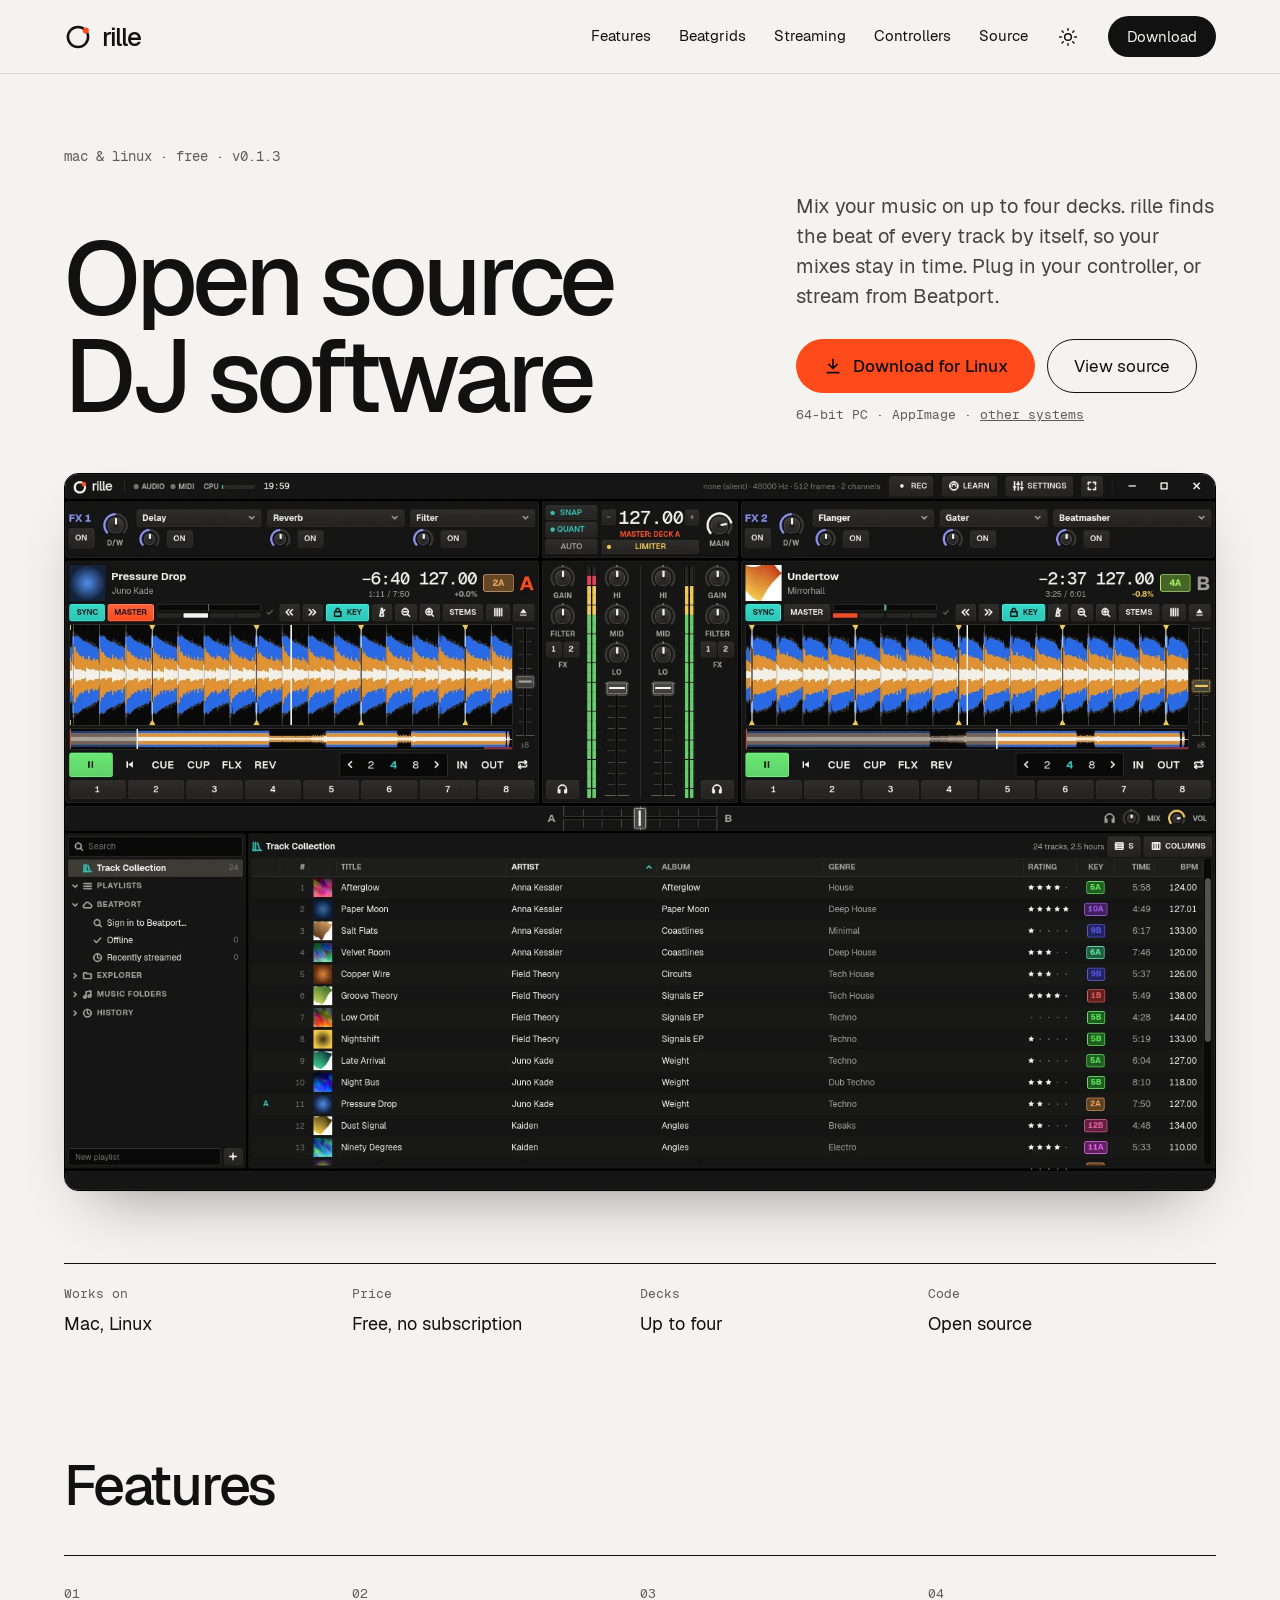
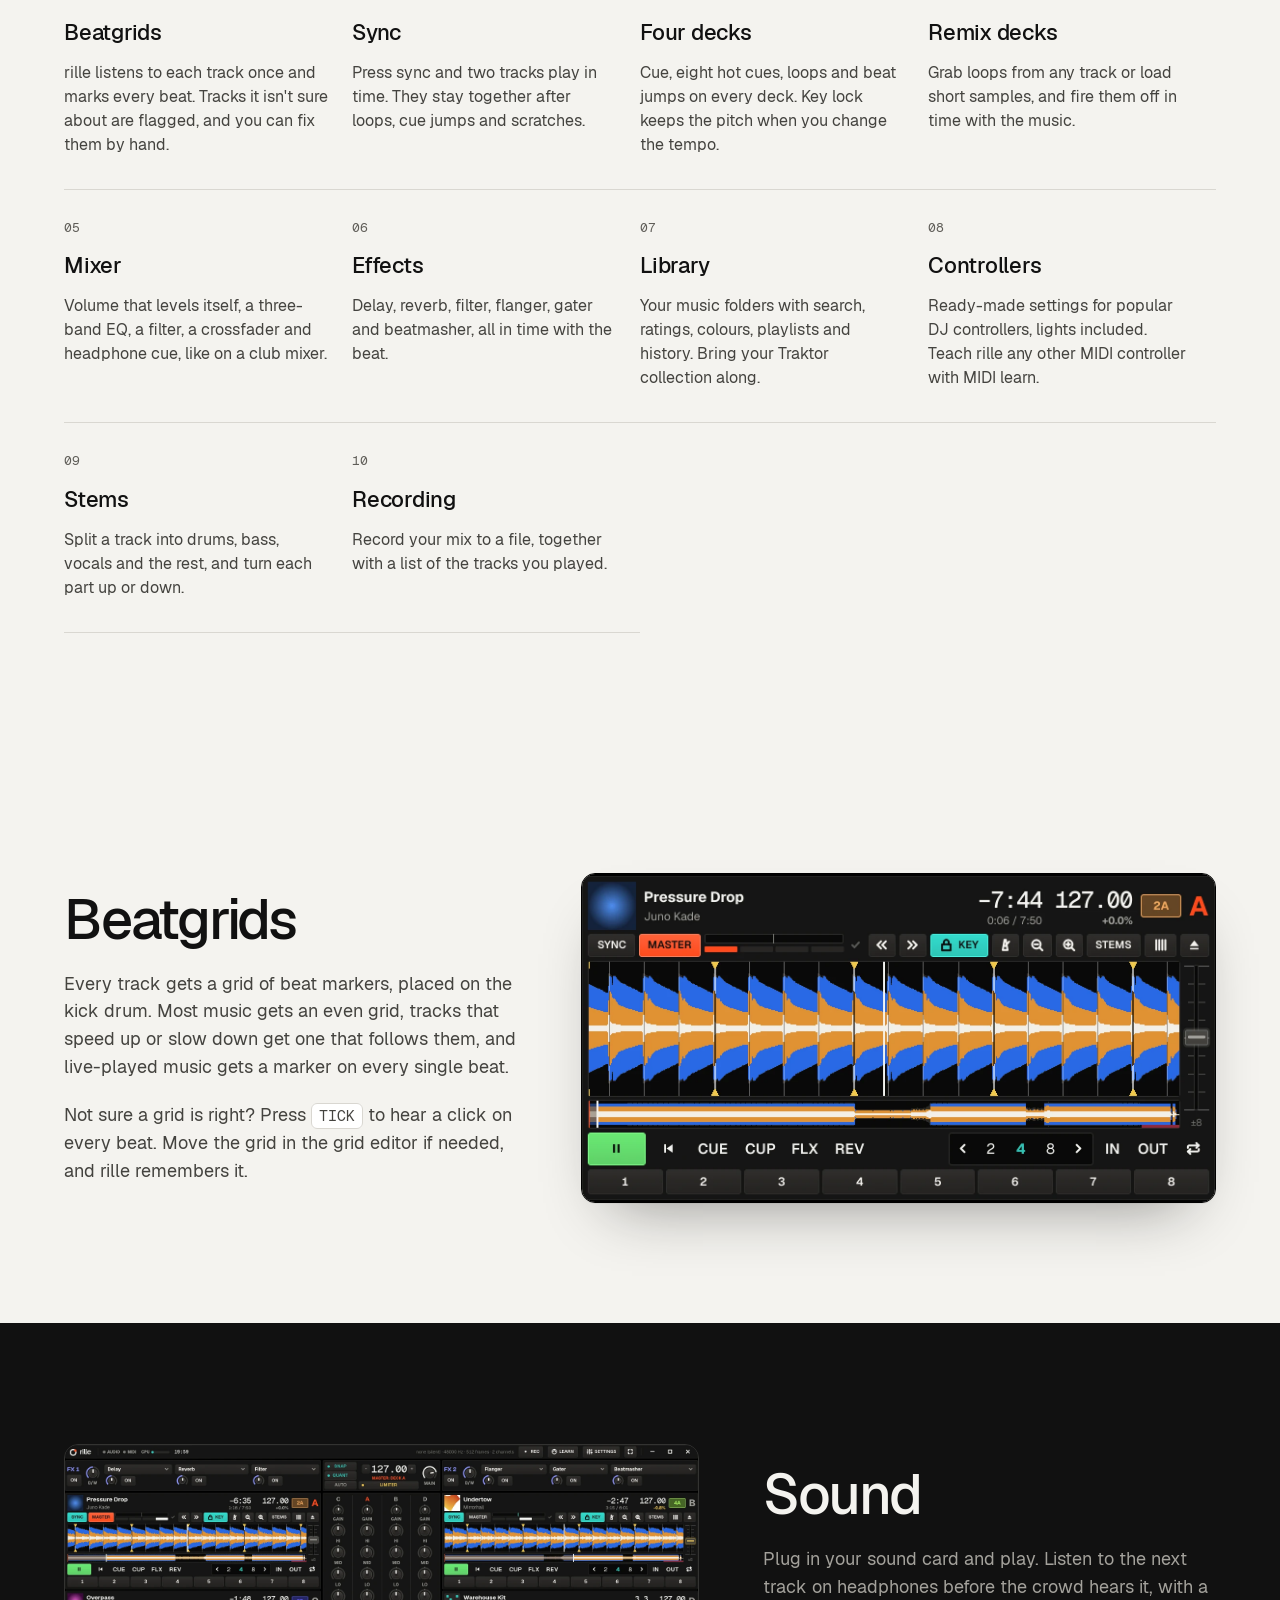
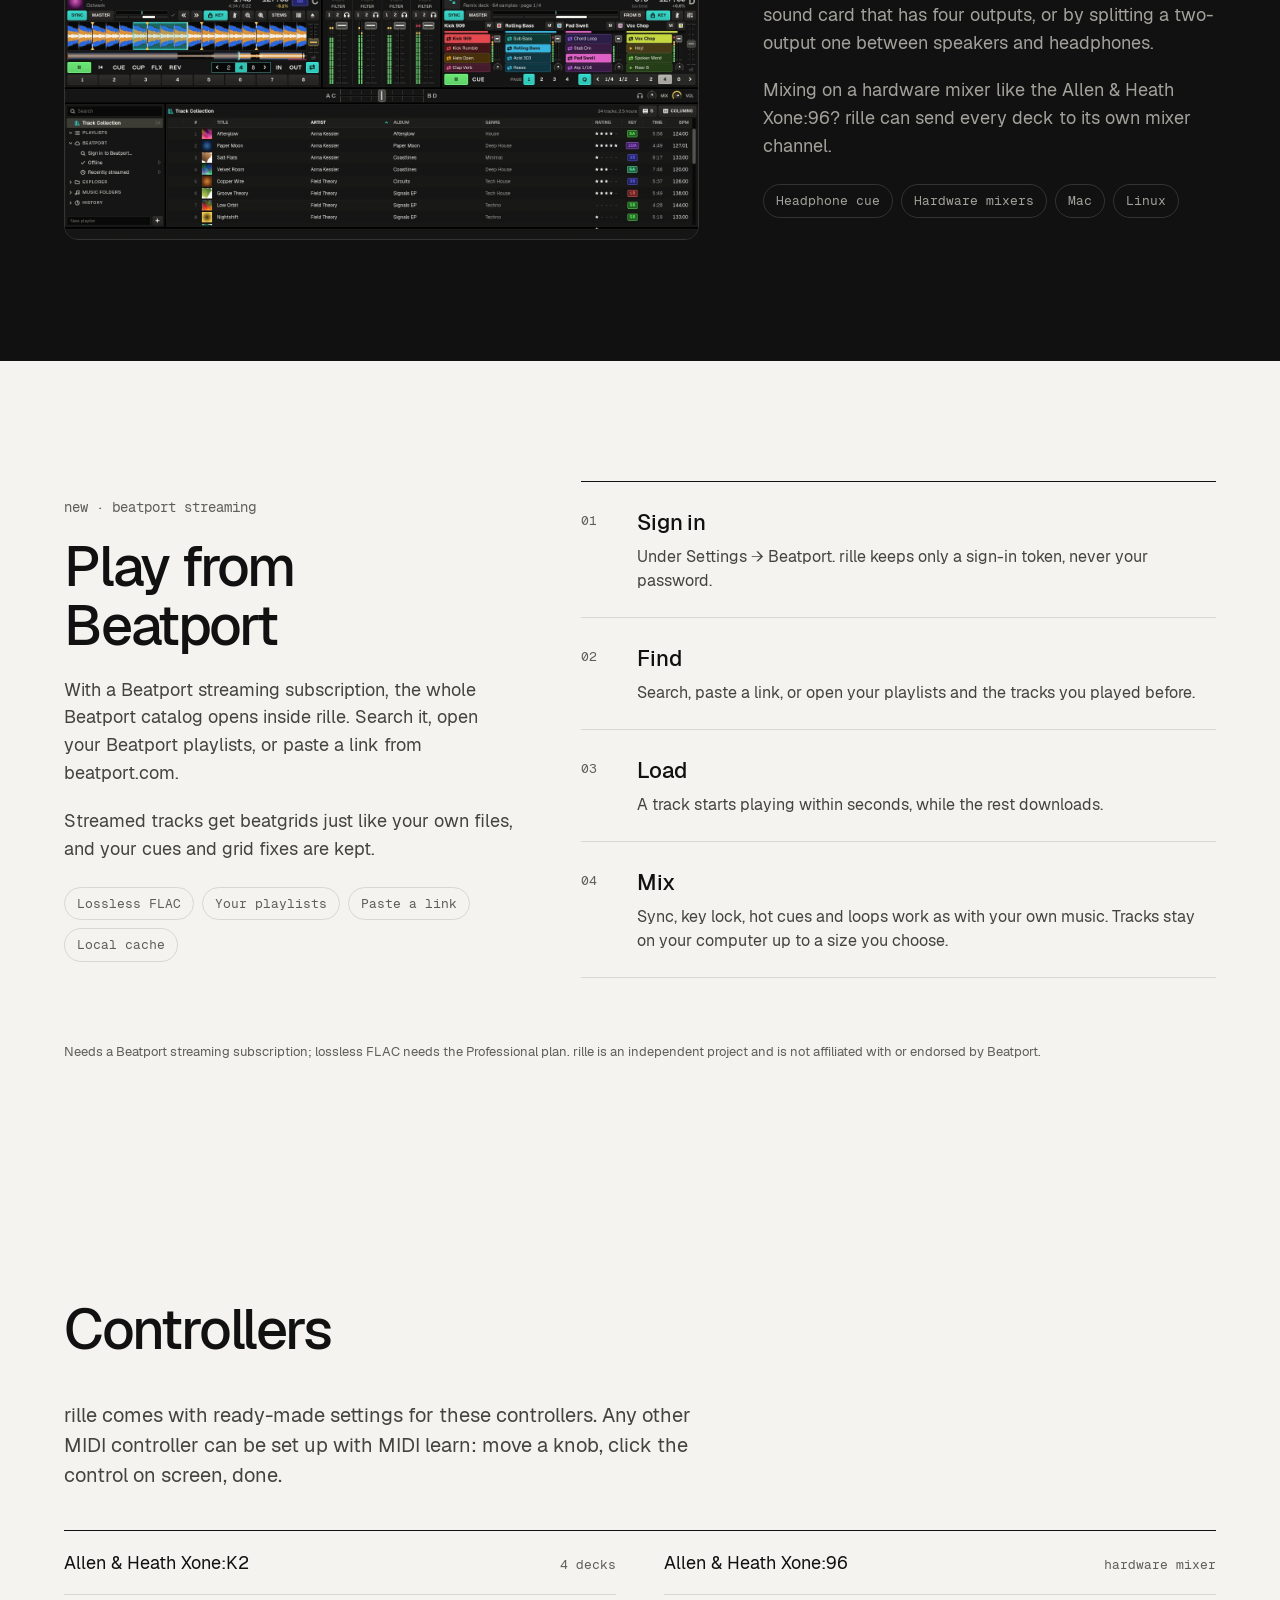
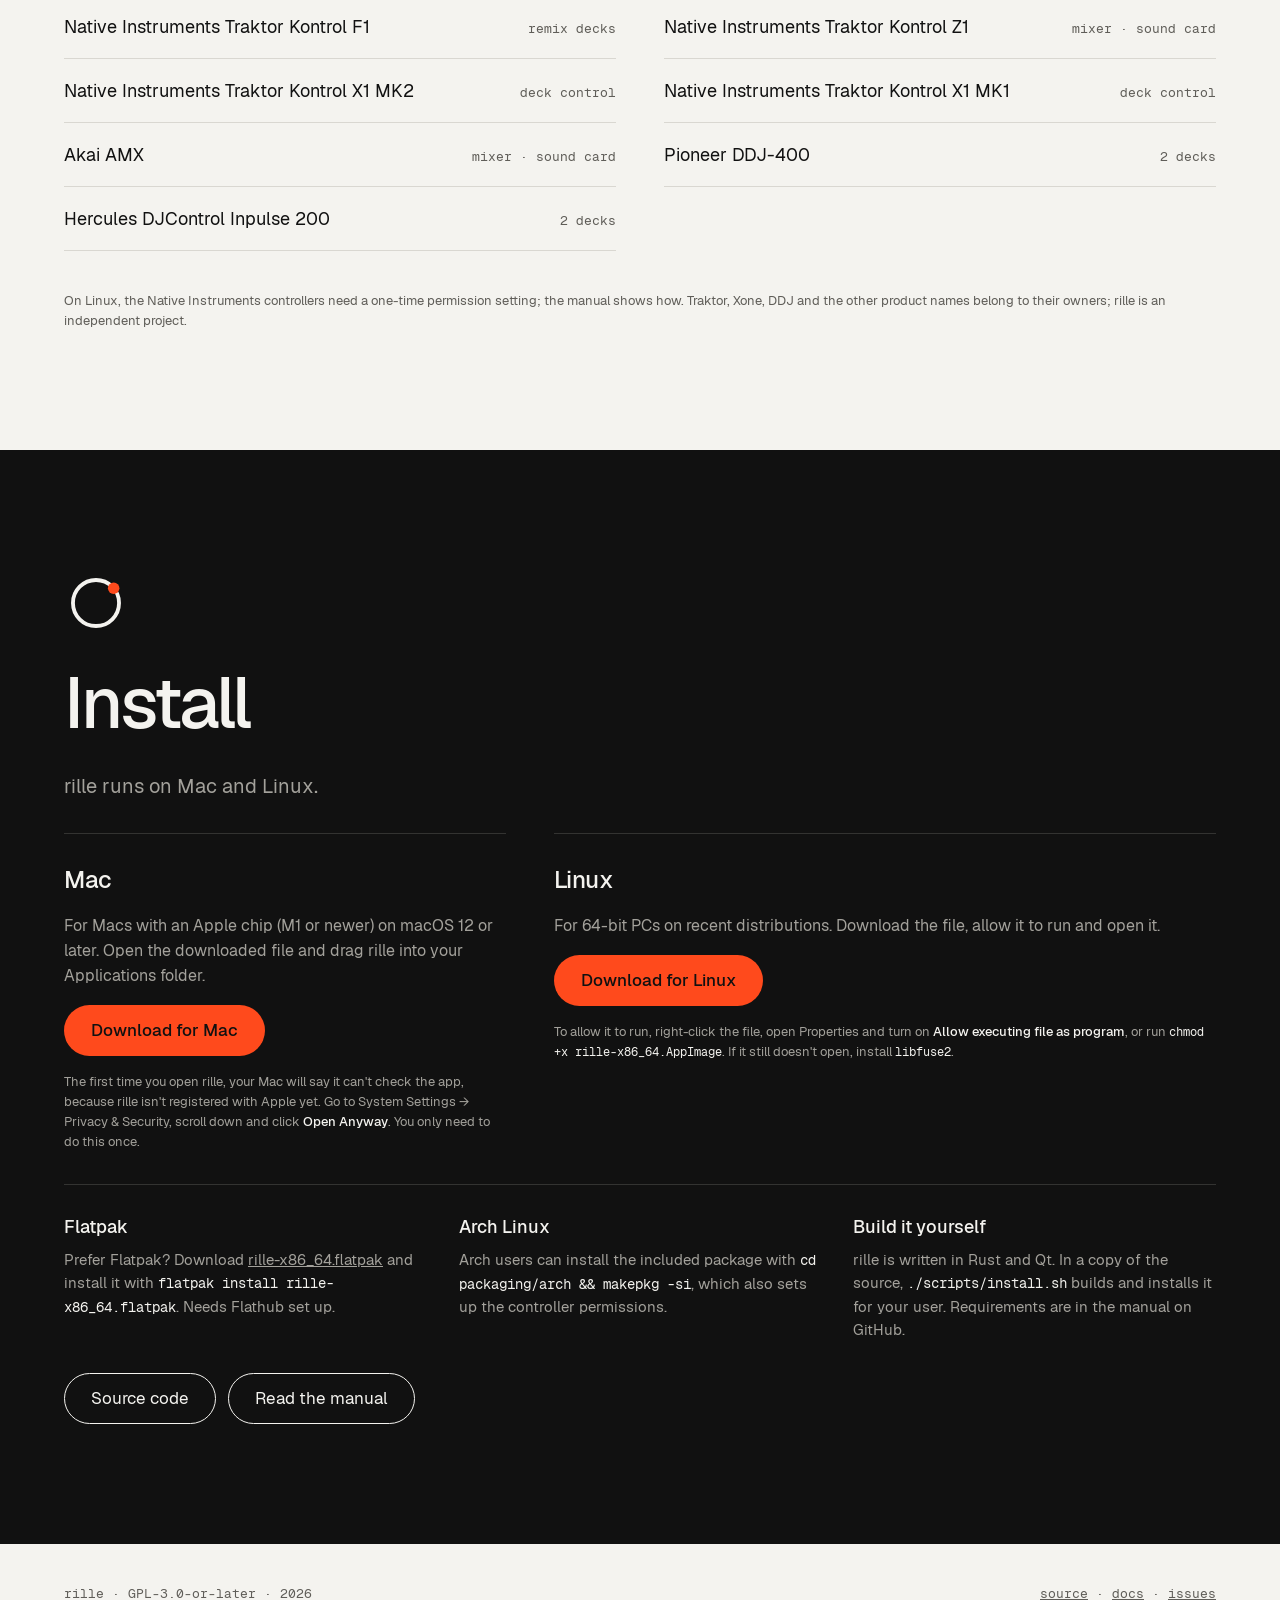
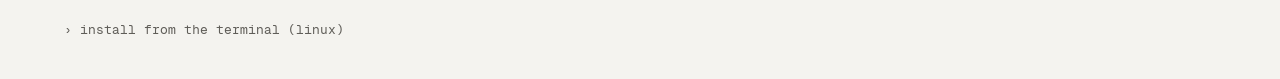
==== website/index.html @ 8c6dd4b9 "release 0.1.3" ====
<!doctype html>
<html lang="en">
<head>
<meta charset="utf-8">
<meta name="viewport" content="width=device-width, initial-scale=1">
<title>rille · free dj software for mac and linux</title>
<meta name="description" content="rille is free DJ software for Mac and Linux. Mix on up to four decks with automatic beatgrids and sync, plug in your controller or stream from Beatport.">
<meta name="theme-color" content="#F4F3EF" media="(prefers-color-scheme: light)">
<meta name="theme-color" content="#111111" media="(prefers-color-scheme: dark)">
<script>
// Apply a saved theme before first paint; without one the system setting decides.
try {
  var t = localStorage.getItem('theme');
  if (t === 'light' || t === 'dark') document.documentElement.dataset.theme = t;
} catch (e) {}
</script>
<link rel="icon" href="favicon.svg" type="image/svg+xml">
<link rel="icon" href="favicon.png" type="image/png" sizes="32x32">
<link rel="apple-touch-icon" href="assets/img/app-icon.png">
<link rel="preload" href="assets/fonts/Geist-Medium.woff2" as="font" type="font/woff2" crossorigin>
<link rel="preload" href="assets/fonts/Geist-Regular.woff2" as="font" type="font/woff2" crossorigin>
<link rel="stylesheet" href="style.css">
<meta property="og:type" content="website">
<meta property="og:title" content="rille · free dj software for mac and linux">
<meta property="og:description" content="Free DJ software for Mac and Linux. Up to four decks, automatic beatgrids and sync, controllers and Beatport streaming.">
<meta property="og:image" content="assets/img/og.png">
<meta name="twitter:card" content="summary_large_image">
</head>
<body>

<a class="skip" href="#main">Skip to content</a>

<header class="site-header">
  <nav class="wrap nav" aria-label="Main">
    <a class="lockup" href="#top" aria-label="rille home">
      <svg class="mark" viewBox="0 0 100 100" fill="none" aria-hidden="true"><circle cx="50" cy="50" r="36" stroke="currentColor" stroke-width="9"/><circle cx="77.6" cy="26.9" r="11" fill="#FF4A1C"/></svg>
      <span class="wordmark">rille</span>
    </a>
    <div class="nav-links">
      <a href="#features">Features</a>
      <a href="#sync">Beatgrids</a>
      <a href="#streaming">Streaming</a>
      <a href="#controllers">Controllers</a>
      <a href="https://github.com/birkmann/rille-01">Source</a>
      <button class="theme-toggle" type="button" aria-label="Dark mode" aria-pressed="false">
        <svg class="sun" viewBox="0 0 24 24" aria-hidden="true"><circle cx="12" cy="12" r="4"/><path d="M12 2v2M12 20v2M4.9 4.9l1.4 1.4M17.7 17.7l1.4 1.4M2 12h2M20 12h2M4.9 19.1l1.4-1.4M17.7 6.3l1.4-1.4"/></svg>
        <svg class="moon" viewBox="0 0 24 24" aria-hidden="true"><path d="M20 14.5A8 8 0 0 1 9.5 4a8 8 0 1 0 10.5 10.5z"/></svg>
      </button>
      <a class="pill pill-ink" href="#install">Download</a>
    </div>
  </nav>
</header>

<main id="main">

<section class="wrap hero">
  <span class="label">mac &amp; linux · free · v0.1.3</span>
  <h1>Open source<br>DJ software</h1>
  <div class="hero-copy">
    <p class="lead">Mix your music on up to four decks. rille finds the beat of every track by itself, so your mixes stay in time. Plug in your controller, or stream from Beatport.</p>
    <div class="actions">
      <a class="pill pill-signal pill-dl" id="hero-download" href="#install">
        <svg viewBox="0 0 24 24" aria-hidden="true"><path d="M12 4v11M7 10l5 5 5-5M5 20h14"/></svg>
        <span>Download</span>
      </a>
      <a class="pill pill-outline" href="https://github.com/birkmann/rille-01">View source</a>
    </div>
    <p class="dl-meta" id="hero-download-meta">For Mac and Linux · <a href="#install">all downloads</a></p>
    <script>
    // Offer the build for the visitor's system; one click downloads it. Anything else (Windows,
    // phones, ChromeOS, ARM Linux) keeps the plain button to the install section.
    (function () {
      var base = 'https://github.com/birkmann/rille-01/releases/latest/download/';
      var builds = {
        mac: { file: 'rille-macos-arm64.dmg', name: 'Mac', meta: 'Apple chip · macOS 12 or later', help: '#macos' },
        linux: { file: 'rille-x86_64.AppImage', name: 'Linux', meta: '64-bit PC · AppImage', help: '#linux' }
      };
      var ua = navigator.userAgent;
      var platform = (navigator.userAgentData && navigator.userAgentData.platform) || navigator.platform || '';
      var os = null;
      if (/android|cros|chrome os/i.test(ua + ' ' + platform)) os = null;
      // iPads report a Mac platform too, but have a touch screen.
      else if (/mac/i.test(platform) && !(navigator.maxTouchPoints > 1)) os = 'mac';
      // The AppImage is x86_64 only; userAgentData says just "Linux", navigator.platform the CPU.
      else if (/linux/i.test(platform) && !/arm|aarch64/i.test(navigator.platform || '')) os = 'linux';
      if (!os) return;
      var b = builds[os];
      var btn = document.getElementById('hero-download');
      var meta = document.getElementById('hero-download-meta');
      btn.href = base + b.file;
      btn.setAttribute('download', '');
      btn.querySelector('span').textContent = 'Download for ' + b.name;
      meta.innerHTML = b.meta + ' · <a href="#install">other systems</a>';
      btn.addEventListener('click', function () {
        meta.innerHTML = 'Downloading… <a href="' + b.help + '">how to open it</a>';
      });
    })();
    </script>
  </div>
</section>

<figure class="wrap shot shot-hero">
  <picture>
    <source srcset="assets/img/rille-2-decks.webp" type="image/webp">
    <img src="assets/img/rille-2-decks.png" width="1592" height="992" alt="rille with two decks playing in sync: waveforms, mixer with EQ and filter, effects and the track collection.">
  </picture>
</figure>

<section class="wrap specs" aria-label="Specifications">
  <dl>
    <div><dt>Works on</dt><dd>Mac, Linux</dd></div>
    <div><dt>Price</dt><dd>Free, no subscription</dd></div>
    <div><dt>Decks</dt><dd>Up to four</dd></div>
    <div><dt>Code</dt><dd>Open source</dd></div>
  </dl>
</section>

<section class="wrap section" id="features">
  <h2>Features</h2>
  <div class="grid features">
    <article><span class="idx">01</span><h3>Beatgrids</h3><p>rille listens to each track once and marks every beat. Tracks it isn't sure about are flagged, and you can fix them by hand.</p></article>
    <article><span class="idx">02</span><h3>Sync</h3><p>Press sync and two tracks play in time. They stay together after loops, cue jumps and scratches.</p></article>
    <article><span class="idx">03</span><h3>Four decks</h3><p>Cue, eight hot cues, loops and beat jumps on every deck. Key lock keeps the pitch when you change the tempo.</p></article>
    <article><span class="idx">04</span><h3>Remix decks</h3><p>Grab loops from any track or load short samples, and fire them off in time with the music.</p></article>
    <article><span class="idx">05</span><h3>Mixer</h3><p>Volume that levels itself, a three-band EQ, a filter, a crossfader and headphone cue, like on a club mixer.</p></article>
    <article><span class="idx">06</span><h3>Effects</h3><p>Delay, reverb, filter, flanger, gater and beatmasher, all in time with the beat.</p></article>
    <article><span class="idx">07</span><h3>Library</h3><p>Your music folders with search, ratings, colours, playlists and history. Bring your Traktor collection along.</p></article>
    <article><span class="idx">08</span><h3>Controllers</h3><p>Ready-made settings for popular DJ controllers, lights included. Teach rille any other MIDI controller with MIDI learn.</p></article>
    <article><span class="idx">09</span><h3>Stems</h3><p>Split a track into drums, bass, vocals and the rest, and turn each part up or down.</p></article>
    <article><span class="idx">10</span><h3>Recording</h3><p>Record your mix to a file, together with a list of the tracks you played.</p></article>
  </div>
</section>

<section class="wrap section split" id="sync">
  <div class="copy">
    <h2>Beatgrids</h2>
    <p>Every track gets a grid of beat markers, placed on the kick drum. Most music gets an even grid, tracks that speed up or slow down get one that follows them, and live-played music gets a marker on every single beat.</p>
    <p>Not sure a grid is right? Press <span class="kbd">TICK</span> to hear a click on every beat. Move the grid in the grid editor if needed, and rille remembers it.</p>
  </div>
  <figure class="shot shot-detail">
    <picture>
      <source srcset="assets/img/rille-deck.webp" type="image/webp">
      <img src="assets/img/rille-deck.png" width="1312" height="680" alt="A rille deck: track title, remaining time, BPM, key, the beatgrid over the waveform and the transport controls." loading="lazy">
    </picture>
  </figure>
</section>

<section class="dark" id="audio">
  <div class="wrap section split split-reverse">
    <figure class="shot">
      <picture>
        <source srcset="assets/img/rille-4-decks.webp" type="image/webp">
        <img src="assets/img/rille-4-decks.png" width="1592" height="992" alt="rille with four decks in sync: three track decks and a remix deck, stacked on each side of a four-channel mixer." loading="lazy">
      </picture>
    </figure>
    <div class="copy">
      <h2>Sound</h2>
      <p>Plug in your sound card and play. Listen to the next track on headphones before the crowd hears it, with a sound card that has four outputs, or by splitting a two-output one between speakers and headphones.</p>
      <p>Mixing on a hardware mixer like the Allen &amp; Heath Xone:96? rille can send every deck to its own mixer channel.</p>
      <ul class="tags">
        <li>Headphone cue</li><li>Hardware mixers</li><li>Mac</li><li>Linux</li>
      </ul>
    </div>
  </div>
</section>

<section class="wrap section split" id="streaming">
  <div class="copy">
    <span class="label">new · beatport streaming</span>
    <h2>Play from Beatport</h2>
    <p>With a Beatport streaming subscription, the whole Beatport catalog opens inside rille. Search it, open your Beatport playlists, or paste a link from beatport.com.</p>
    <p>Streamed tracks get beatgrids just like your own files, and your cues and grid fixes are kept.</p>
    <ul class="tags tags-light">
      <li>Lossless FLAC</li><li>Your playlists</li><li>Paste a link</li><li>Local cache</li>
    </ul>
  </div>
  <ol class="steps" aria-label="How Beatport streaming works">
    <li><span class="idx">01</span><div><h3>Sign in</h3><p>Under Settings → Beatport. rille keeps only a sign-in token, never your password.</p></div></li>
    <li><span class="idx">02</span><div><h3>Find</h3><p>Search, paste a link, or open your playlists and the tracks you played before.</p></div></li>
    <li><span class="idx">03</span><div><h3>Load</h3><p>A track starts playing within seconds, while the rest downloads.</p></div></li>
    <li><span class="idx">04</span><div><h3>Mix</h3><p>Sync, key lock, hot cues and loops work as with your own music. Tracks stay on your computer up to a size you choose.</p></div></li>
  </ol>
  <p class="note split-note">Needs a Beatport streaming subscription; lossless FLAC needs the Professional plan. rille is an independent project and is not affiliated with or endorsed by Beatport.</p>
</section>

<section class="wrap section" id="controllers">
  <h2>Controllers</h2>
  <p class="lead narrow">rille comes with ready-made settings for these controllers. Any other MIDI controller can be set up with MIDI learn: move a knob, click the control on screen, done.</p>
  <ul class="grid hardware">
    <li><span class="hw">Allen &amp; Heath Xone:K2</span><span class="proto">4 decks</span></li>
    <li><span class="hw">Allen &amp; Heath Xone:96</span><span class="proto">hardware mixer</span></li>
    <li><span class="hw">Native Instruments Traktor Kontrol F1</span><span class="proto">remix decks</span></li>
    <li><span class="hw">Native Instruments Traktor Kontrol Z1</span><span class="proto">mixer · sound card</span></li>
    <li><span class="hw">Native Instruments Traktor Kontrol X1 MK2</span><span class="proto">deck control</span></li>
    <li><span class="hw">Native Instruments Traktor Kontrol X1 MK1</span><span class="proto">deck control</span></li>
    <li><span class="hw">Akai AMX</span><span class="proto">mixer · sound card</span></li>
    <li><span class="hw">Pioneer DDJ-400</span><span class="proto">2 decks</span></li>
    <li><span class="hw">Hercules DJControl Inpulse 200</span><span class="proto">2 decks</span></li>
  </ul>
  <p class="note">On Linux, the Native Instruments controllers need a one-time permission setting; the manual shows how. Traktor, Xone, DDJ and the other product names belong to their owners; rille is an independent project.</p>
</section>

<section class="install" id="install">
  <div class="wrap section">
    <svg class="mark mark-lg" viewBox="0 0 100 100" fill="none" aria-hidden="true"><circle cx="50" cy="50" r="36" stroke="#F4F3EF" stroke-width="6"/><circle cx="77.6" cy="26.9" r="9" fill="#FF4A1C"/></svg>
    <h2>Install</h2>
    <p class="lead">rille runs on Mac and Linux.</p>
    <div class="platforms">
      <div class="platform" id="macos">
        <h3>Mac</h3>
        <p>For Macs with an Apple chip (M1 or newer) on macOS 12 or later. Open the downloaded file and drag rille into your Applications folder.</p>
        <a class="pill pill-signal" href="https://github.com/birkmann/rille-01/releases/latest/download/rille-macos-arm64.dmg">Download for Mac</a>
        <p class="note">The first time you open rille, your Mac will say it can't check the app, because rille isn't registered with Apple yet. Go to System Settings → Privacy &amp; Security, scroll down and click <b>Open Anyway</b>. You only need to do this once.</p>
      </div>
      <div class="platform" id="linux">
        <h3>Linux</h3>
        <p>For 64-bit PCs on recent distributions. Download the file, allow it to run and open it.</p>
        <a class="pill pill-signal" href="https://github.com/birkmann/rille-01/releases/latest/download/rille-x86_64.AppImage">Download for Linux</a>
        <p class="note">To allow it to run, right-click the file, open Properties and turn on <b>Allow executing file as program</b>, or run <code>chmod +x rille-x86_64.AppImage</code>. If it still doesn't open, install <code>libfuse2</code>.</p>
      </div>
    </div>
    <div class="install-more">
      <div>
        <h3>Flatpak</h3>
        <p>Prefer Flatpak? Download <a href="https://github.com/birkmann/rille-01/releases/latest/download/rille-x86_64.flatpak">rille-x86_64.flatpak</a> and install it with <code>flatpak install rille-x86_64.flatpak</code>. Needs Flathub set up.</p>
      </div>
      <div>
        <h3>Arch Linux</h3>
        <p>Arch users can install the included package with <code>cd packaging/arch &amp;&amp; makepkg -si</code>, which also sets up the controller permissions.</p>
      </div>
      <div>
        <h3>Build it yourself</h3>
        <p>rille is written in Rust and Qt. In a copy of the source, <code>./scripts/install.sh</code> builds and installs it for your user. Requirements are in the manual on GitHub.</p>
      </div>
    </div>
    <div class="actions">
      <a class="pill pill-outline-light" href="https://github.com/birkmann/rille-01">Source code</a>
      <a class="pill pill-outline-light" href="https://github.com/birkmann/rille-01#using-it">Read the manual</a>
    </div>
  </div>
</section>

</main>

<footer class="wrap footer">
  <span>rille · GPL-3.0-or-later · 2026</span>
  <span><a href="https://github.com/birkmann/rille-01">source</a> · <a href="https://github.com/birkmann/rille-01#readme">docs</a> · <a href="https://github.com/birkmann/rille-01/issues">issues</a></span>
  <details class="terminal">
    <summary>install from the terminal (linux)</summary>
    <p>Clones the source, builds rille, installs it into <code>~/.local</code> for your user and starts it. No root access needed. Building needs Rust, Qt 6.5 or newer, <code>clang</code> and the PipeWire, JACK or ALSA development files; see the <a href="https://github.com/birkmann/rille-01#readme">manual</a>.</p>
    <div class="code" role="group" aria-label="Terminal commands">
      <pre><code><span class="prompt">$</span> git clone https://github.com/birkmann/rille-01.git rille
<span class="prompt">$</span> cd rille &amp;&amp; ./scripts/install.sh
<span class="prompt">$</span> rille</code></pre>
      <button class="copy-btn" type="button" data-copy="git clone https://github.com/birkmann/rille-01.git rille &amp;&amp; cd rille &amp;&amp; ./scripts/install.sh &amp;&amp; rille">Copy</button>
    </div>
  </details>
</footer>

<div class="lightbox" id="lightbox" role="dialog" aria-modal="true" aria-label="Screenshot" hidden>
  <div class="lb-backdrop" data-close></div>
  <div class="lb-frame">
    <img class="lb-img" alt="" draggable="false">
  </div>
  <p class="lb-caption" aria-live="polite"></p>
  <div class="lb-bar">
    <span class="lb-count"></span>
    <span class="lb-hint">click to zoom · esc to close</span>
  </div>
  <button class="lb-btn lb-close" type="button" aria-label="Close" data-close>
    <svg viewBox="0 0 24 24" aria-hidden="true"><path d="M6 6l12 12M18 6L6 18"/></svg>
  </button>
  <button class="lb-btn lb-prev" type="button" aria-label="Previous screenshot">
    <svg viewBox="0 0 24 24" aria-hidden="true"><path d="M15 5l-7 7 7 7"/></svg>
  </button>
  <button class="lb-btn lb-next" type="button" aria-label="Next screenshot">
    <svg viewBox="0 0 24 24" aria-hidden="true"><path d="M9 5l7 7-7 7"/></svg>
  </button>
</div>

<script>
// Dark mode toggle. Follows the system setting until the visitor picks one.
(function () {
  var root = document.documentElement;
  var btn = document.querySelector('.theme-toggle');
  var metas = document.querySelectorAll('meta[name="theme-color"]');
  var system = window.matchMedia('(prefers-color-scheme: dark)');
  function isDark() { return root.dataset.theme ? root.dataset.theme === 'dark' : system.matches; }
  function sync() {
    var dark = isDark();
    root.classList.toggle('is-dark', dark);
    btn.setAttribute('aria-pressed', String(dark));
    if (root.dataset.theme) metas.forEach(function (m) { m.content = dark ? '#111111' : '#F4F3EF'; });
  }
  btn.addEventListener('click', function () {
    root.dataset.theme = isDark() ? 'light' : 'dark';
    try { localStorage.setItem('theme', root.dataset.theme); } catch (e) {}
    sync();
  });
  system.addEventListener('change', sync);
  sync();
})();

// Copy the terminal install command.
document.querySelectorAll('.copy-btn').forEach(function (b) {
  b.addEventListener('click', function () {
    var done = function (text) { b.textContent = text; setTimeout(function () { b.textContent = 'Copy'; }, 1600); };
    var select = function () {
      var r = document.createRange();
      r.selectNodeContents(b.parentNode.querySelector('pre'));
      var sel = window.getSelection(); sel.removeAllRanges(); sel.addRange(r);
      done('Selected');
    };
    if (!navigator.clipboard) return select();
    navigator.clipboard.writeText(b.dataset.copy).then(function () { done('Copied'); }, select);
  });
});

// Screenshot lightbox: the shot grows out of its place on the page (FLIP),
// a click zooms in further and the view follows the pointer.
(function () {
  var lb = document.getElementById('lightbox');
  var frame = lb.querySelector('.lb-frame');
  var img = lb.querySelector('.lb-img');
  var caption = lb.querySelector('.lb-caption');
  var count = lb.querySelector('.lb-count');
  var prevBtn = lb.querySelector('.lb-prev');
  var nextBtn = lb.querySelector('.lb-next');
  var closeBtn = lb.querySelector('.lb-close');
  var reduce = window.matchMedia('(prefers-reduced-motion: reduce)');
  var EASE = 'cubic-bezier(.2,.8,.2,1)';
  var shots = [].slice.call(document.querySelectorAll('.shot img'));
  var current = -1, zoomed = false, opener = null, closing = false;

  // Each screenshot becomes a button that opens it.
  shots.forEach(function (thumb, i) {
    var pic = thumb.closest('picture') || thumb;
    var btn = document.createElement('button');
    btn.type = 'button';
    btn.className = 'shot-open';
    btn.setAttribute('aria-label', 'View full size: ' + thumb.alt);
    pic.parentNode.insertBefore(btn, pic);
    btn.appendChild(pic);
    var badge = document.createElement('span');
    badge.className = 'shot-badge';
    badge.setAttribute('aria-hidden', 'true');
    badge.innerHTML = '<svg viewBox="0 0 24 24"><path d="M14 4h6v6M10 20H4v-6M20 4l-7 7M4 20l7-7"/></svg>View full size';
    btn.appendChild(badge);
    btn.addEventListener('click', function () { open(i, btn); });
  });

  function fitted(thumb) {
    var vw = window.innerWidth, vh = window.innerHeight;
    var padX = vw < 720 ? 12 : 88, padTop = vw < 720 ? 64 : 72, padBottom = vw < 720 ? 96 : 104;
    var ratio = thumb.naturalWidth / thumb.naturalHeight || 1.6;
    var w = Math.min(vw - padX * 2, (vh - padTop - padBottom) * ratio);
    var h = w / ratio;
    return { left: (vw - w) / 2, top: padTop + (vh - padTop - padBottom - h) / 2, width: w, height: h };
  }
  function place(r) {
    frame.style.left = r.left + 'px'; frame.style.top = r.top + 'px';
    frame.style.width = r.width + 'px'; frame.style.height = r.height + 'px';
  }
  // Transform that makes the frame (at `to`) cover the rectangle `from`.
  function cover(from, to) {
    return 'translate(' + (from.left - to.left) + 'px,' + (from.top - to.top) + 'px) scale(' + (from.width / to.width) + ',' + (from.height / to.height) + ')';
  }
  function show(i) {
    var thumb = shots[i];
    current = i;
    img.src = thumb.currentSrc || thumb.src;
    img.alt = thumb.alt;
    caption.textContent = thumb.alt;
    count.textContent = (i + 1) + ' / ' + shots.length;
    lb.classList.toggle('lb-single', shots.length < 2);
  }
  function setZoom(on, e) {
    zoomed = on;
    lb.classList.toggle('is-zoomed', on);
    if (on) pan(e); else img.style.transform = '';
  }
  function pan(e) {
    if (!zoomed) return;
    var r = frame.getBoundingClientRect();
    var x = e ? Math.min(1, Math.max(0, (e.clientX - r.left) / r.width)) : 0.5;
    var y = e ? Math.min(1, Math.max(0, (e.clientY - r.top) / r.height)) : 0.5;
    var s = Math.min(3, Math.max(1.8, 2200 / r.width));
    img.style.transformOrigin = (x * 100) + '% ' + (y * 100) + '%';
    img.style.transform = 'scale(' + s + ')';
  }

  function open(i, from) {
    if (closing) return;
    opener = from;
    show(i);
    var thumb = shots[i];
    var start = thumb.getBoundingClientRect();
    var end = fitted(thumb);
    lb.hidden = false;
    document.documentElement.classList.add('lb-lock');
    place(end);
    if (!reduce.matches) {
      frame.style.transition = 'none';
      frame.style.transform = cover(start, end);
      frame.getBoundingClientRect();
      frame.style.transition = 'transform .5s ' + EASE;
    }
    thumb.style.visibility = 'hidden';
    requestAnimationFrame(function () {
      lb.classList.add('is-open');
      frame.style.transform = '';
    });
    closeBtn.focus({ preventScroll: true });
  }

  function close() {
    if (lb.hidden || closing) return;
    closing = true;
    setZoom(false);
    var thumb = shots[current];
    lb.classList.remove('is-open');
    var finish = function () {
      frame.removeEventListener('transitionend', finish);
      clearTimeout(timer);
      lb.hidden = true;
      thumb.style.visibility = '';
      frame.style.transition = 'none';
      frame.style.transform = '';
      document.documentElement.classList.remove('lb-lock');
      closing = false;
      if (opener) opener.focus({ preventScroll: true });
    };
    var timer = setTimeout(finish, 600);
    if (reduce.matches) { setTimeout(finish, 200); return; }
    // Fly back to wherever the thumbnail is now.
    frame.style.transition = 'transform .42s ' + EASE;
    frame.style.transform = cover(thumb.getBoundingClientRect(), frame.getBoundingClientRect());
    frame.addEventListener('transitionend', finish);
  }

  function step(d) {
    if (lb.hidden || closing) return;
    setZoom(false);
    shots[current].style.visibility = '';
    var i = (current + d + shots.length) % shots.length;
    opener = shots[i].closest('.shot-open');
    frame.classList.add('is-switching');
    setTimeout(function () {
      show(i);
      shots[i].style.visibility = 'hidden';
      frame.style.transition = 'none';
      place(fitted(shots[i]));
      requestAnimationFrame(function () { frame.classList.remove('is-switching'); });
    }, reduce.matches ? 0 : 160);
  }

  lb.addEventListener('click', function (e) {
    if (e.target.closest('[data-close]')) close();
  });
  prevBtn.addEventListener('click', function () { step(-1); });
  nextBtn.addEventListener('click', function () { step(1); });
  frame.addEventListener('click', function (e) { setZoom(!zoomed, e); });
  frame.addEventListener('pointermove', pan);
  document.addEventListener('keydown', function (e) {
    if (lb.hidden) return;
    if (e.key === 'Escape') { e.preventDefault(); close(); }
    else if (e.key === 'ArrowLeft') step(-1);
    else if (e.key === 'ArrowRight') step(1);
    else if (e.key === 'Tab') {
      // Keep focus inside the lightbox.
      var f = [closeBtn, prevBtn, nextBtn].filter(function (b) { return b.offsetParent !== null; });
      var at = f.indexOf(document.activeElement);
      e.preventDefault();
      f[(at + (e.shiftKey ? -1 : 1) + f.length) % f.length].focus();
    }
  });
  window.addEventListener('resize', function () {
    if (!lb.hidden && !closing) { frame.style.transition = 'none'; place(fitted(shots[current])); }
  });
})();
</script>
</body>
</html>
---- website/style.css ----
/* rille website. Brand: Ink #111111, Paper #F4F3EF, Line #D9D7D1,
   Graphite #5F5D58, Signal #FF4A1C (the dot and one call to action).
   Geist / Geist Mono are self-hosted (SIL OFL, assets/fonts/OFL.txt). */

@font-face { font-family: "Geist"; src: url("assets/fonts/Geist-Regular.woff2") format("woff2"); font-weight: 400; font-display: swap; }
@font-face { font-family: "Geist"; src: url("assets/fonts/Geist-Medium.woff2") format("woff2"); font-weight: 500; font-display: swap; }
@font-face { font-family: "Geist Mono"; src: url("assets/fonts/GeistMono-Regular.woff2") format("woff2"); font-weight: 400; font-display: swap; }

:root {
  --ink: #111111;
  --paper: #F4F3EF;
  --line: #D9D7D1;
  --graphite: #5F5D58;
  --signal: #FF4A1C;
  --body: #44433F;
  --ink-raised: #1D1D1C;
  --ink-line: #333331;
  --on-ink-dim: #A3A19B;
  --sans: "Geist", ui-sans-serif, system-ui, sans-serif;
  --mono: "Geist Mono", ui-monospace, monospace;
  --wrap: 1200px;
  --gutter: 24px;

  /* Theme: page colors that flip in dark mode. The dark bands (audio,
     install) and the lightbox stay dark in both themes. */
  color-scheme: light;
  --bg: var(--paper);
  --fg: var(--ink);
  --rule: var(--line);
  --muted: var(--graphite);
  --text: var(--body);
  --fg-hover: #2a2a28;
  --kbd-bg: #fff;
  --band: var(--ink);
  --band-raised: var(--ink-raised);
  --band-edge: transparent;
  --shot-edge: #000;
  --shot-shadow: 0 1px 0 rgba(0,0,0,.04), 0 30px 60px -30px rgba(17,17,17,.45);
  --shot-shadow-hover: 0 1px 0 rgba(0,0,0,.04), 0 40px 70px -30px rgba(17,17,17,.55);
}
@media (prefers-color-scheme: dark) {
  :root:not([data-theme="light"]) {
    color-scheme: dark;
    --bg: var(--ink);
    --fg: var(--paper);
    --rule: #2B2B29;
    --muted: #8E8C86;
    --text: #B9B7B1;
    --fg-hover: #DCDAD4;
    --kbd-bg: var(--ink-raised);
    --band: #191918;
    --band-raised: #232322;
    --band-edge: #262624;
    --shot-edge: var(--ink-line);
    --shot-shadow: 0 30px 60px -30px rgba(0,0,0,.8);
    --shot-shadow-hover: 0 40px 70px -30px rgba(0,0,0,.9);
  }
}
:root[data-theme="dark"] {
  color-scheme: dark;
  --bg: var(--ink);
  --fg: var(--paper);
  --rule: #2B2B29;
  --muted: #8E8C86;
  --text: #B9B7B1;
  --fg-hover: #DCDAD4;
  --kbd-bg: var(--ink-raised);
  --band: #191918;
  --band-raised: #232322;
  --band-edge: #262624;
  --shot-edge: var(--ink-line);
  --shot-shadow: 0 30px 60px -30px rgba(0,0,0,.8);
  --shot-shadow-hover: 0 40px 70px -30px rgba(0,0,0,.9);
}

*, *::before, *::after { box-sizing: border-box; }
html { scroll-behavior: smooth; -webkit-text-size-adjust: 100%; }
body {
  margin: 0;
  background: var(--bg);
  color: var(--fg);
  font-family: var(--sans);
  font-size: 16px;
  line-height: 1.5;
  -webkit-font-smoothing: antialiased;
  text-rendering: optimizeLegibility;
}
img { display: block; max-width: 100%; height: auto; }
a { color: inherit; }
a:hover { color: var(--muted); }
:focus-visible { outline: 2px solid var(--signal); outline-offset: 3px; border-radius: 4px; }
code { font-family: var(--mono); font-size: 0.92em; }
h1, h2, h3 { font-weight: 500; margin: 0; }
p { margin: 0; }

.wrap { max-width: var(--wrap); margin: 0 auto; padding-left: var(--gutter); padding-right: var(--gutter); }
.skip { position: absolute; left: -9999px; }
.skip:focus { left: 16px; top: 16px; background: var(--fg); color: var(--bg); padding: 10px 14px; z-index: 10; }

/* --- Header ---------------------------------------------------------- */
.site-header {
  position: sticky; top: 0; z-index: 5;
  background: color-mix(in srgb, var(--bg) 88%, transparent);
  backdrop-filter: saturate(1.4) blur(10px);
  -webkit-backdrop-filter: saturate(1.4) blur(10px);
  border-bottom: 1px solid var(--rule);
}
.nav { display: flex; align-items: center; justify-content: space-between; gap: 24px; padding-top: 16px; padding-bottom: 16px; }
.lockup { display: flex; align-items: center; gap: 10px; text-decoration: none; color: var(--fg); }
.lockup:hover { color: var(--fg); }
.mark { width: 28px; height: 28px; flex: none; }
.wordmark { font-size: 26px; font-weight: 500; letter-spacing: -0.05em; line-height: 1; }
.nav-links { display: flex; align-items: center; gap: 28px; font-size: 15px; }
.nav-links a { text-decoration: none; }
.theme-toggle {
  display: grid; place-items: center; width: 40px; height: 40px; padding: 0; margin: 0 -8px;
  border: 0; border-radius: 999px; background: transparent; color: var(--fg); cursor: pointer;
}
.theme-toggle:hover { color: var(--muted); }
.theme-toggle svg { width: 20px; height: 20px; fill: none; stroke: currentColor; stroke-width: 1.8; stroke-linecap: round; stroke-linejoin: round; }
.theme-toggle .moon { display: none; }
.is-dark .theme-toggle .sun { display: none; }
.is-dark .theme-toggle .moon { display: block; }

/* --- Buttons --------------------------------------------------------- */
.actions { display: flex; gap: 12px; flex-wrap: wrap; }
.pill {
  display: inline-flex; align-items: center; justify-content: center;
  text-decoration: none; border-radius: 999px; font-size: 17px; line-height: 1;
  padding: 16px 26px; border: 1px solid transparent;
  transition: transform .15s ease, background-color .15s ease, color .15s ease;
}
.pill:active { transform: translateY(1px); }
.nav .pill { font-size: 15px; padding: 12px 18px; }
.pill-ink { background: var(--fg); color: var(--bg); }
.pill-ink:hover { background: var(--fg-hover); color: var(--bg); }
.pill-signal { background: var(--signal); color: var(--ink); font-weight: 500; }
.pill-signal:hover { background: #ff6a43; color: var(--ink); }
.pill-outline { border-color: var(--fg); color: var(--fg); }
.pill-outline:hover { background: var(--fg); color: var(--bg); }
.pill-outline-light { border-color: var(--paper); color: var(--paper); }
.pill-outline-light:hover { background: var(--paper); color: var(--ink); }

/* --- Hero ------------------------------------------------------------ */
.label { font-family: var(--mono); font-size: 14px; color: var(--muted); }
/* Heading left, copy and actions right on its baseline: the hero stays short enough that the
   app screenshot starts above the fold. Stacks below 1000px. */
.hero { padding-top: 72px; padding-bottom: 48px; display: grid; grid-template-columns: minmax(0, 1fr) minmax(0, 420px); column-gap: 64px; row-gap: 24px; align-items: end; }
.hero .label { grid-column: 1 / -1; }
.hero h1 { font-size: clamp(52px, 8vw, 112px); letter-spacing: -0.05em; line-height: 0.95; }
.hero-copy { display: flex; flex-direction: column; gap: 28px; }
.pill-dl { gap: 10px; }
.pill-dl svg { width: 20px; height: 20px; fill: none; stroke: currentColor; stroke-width: 2; stroke-linecap: round; stroke-linejoin: round; }
.dl-meta { margin: -16px 0 0; font-family: var(--mono); font-size: 13px; color: var(--muted); }
.dl-meta a { color: inherit; }
.dl-meta a:hover { color: var(--fg); }
.lead { max-width: 560px; font-size: 20px; line-height: 1.5; color: var(--text); }
.lead.narrow { max-width: 640px; }

/* --- Screenshots ----------------------------------------------------- */
.shot { margin-top: 0; margin-bottom: 0; }
.shot:not(.wrap) { margin-left: 0; margin-right: 0; }
.shot img, .shot picture { border-radius: 14px; }
.shot img { background: var(--ink); box-shadow: var(--shot-shadow); border: 1px solid var(--shot-edge); }
.shot-hero { padding-bottom: 8px; }

/* --- Specs ---------------------------------------------------------- */
.specs { margin-top: 64px; }
.specs dl { display: grid; grid-template-columns: repeat(4, minmax(0, 1fr)); margin: 0; border-top: 1px solid var(--fg); }
.specs dl > div { padding: 20px 24px 0 0; display: flex; flex-direction: column; gap: 6px; }
.specs dt { font-family: var(--mono); font-size: 13px; color: var(--muted); }
.specs dd { margin: 0; font-size: 18px; }

/* --- Sections -------------------------------------------------------- */
.section { padding-top: 120px; padding-bottom: 120px; display: flex; flex-direction: column; gap: 40px; }
.section h2 { font-size: clamp(36px, 5vw, 56px); letter-spacing: -0.04em; line-height: 1.05; max-width: 760px; }
.grid { display: grid; gap: 0; }
.features { grid-template-columns: repeat(4, minmax(0, 1fr)); border-top: 1px solid var(--fg); }
.features article { padding: 28px 24px 32px 0; display: flex; flex-direction: column; gap: 12px; border-bottom: 1px solid var(--rule); }
.features h3 { font-size: 22px; letter-spacing: -0.01em; }
.features p { font-size: 16px; color: var(--text); }
.idx { font-family: var(--mono); font-size: 13px; color: var(--muted); }

.split { display: grid; grid-template-columns: minmax(0, 5fr) minmax(0, 7fr); gap: 64px; align-items: center; }
.split-reverse { grid-template-columns: minmax(0, 7fr) minmax(0, 5fr); }
.split .copy { display: flex; flex-direction: column; gap: 20px; }
.split .copy p { font-size: 18px; line-height: 1.55; color: var(--text); }
.kbd { font-family: var(--mono); font-size: 0.85em; border: 1px solid var(--rule); border-radius: 6px; padding: 2px 7px; background: var(--kbd-bg); }

/* Dark band */
.dark { background: var(--band); color: var(--paper); border-block: 1px solid var(--band-edge); }
.dark .copy p { color: var(--on-ink-dim); }
.dark .shot img { border-color: var(--ink-line); box-shadow: none; }
.tags { list-style: none; margin: 4px 0 0; padding: 0; display: flex; flex-wrap: wrap; gap: 8px; }
.tags li { font-family: var(--mono); font-size: 13px; border: 1px solid var(--ink-line); color: var(--on-ink-dim); border-radius: 999px; padding: 6px 12px; }

/* Streaming */
.tags-light li { border-color: var(--rule); color: var(--muted); }
.steps { list-style: none; margin: 0; padding: 0; border-top: 1px solid var(--fg); }
.steps li { display: grid; grid-template-columns: 48px minmax(0, 1fr); gap: 8px; padding: 24px 0; border-bottom: 1px solid var(--rule); }
.steps .idx { padding-top: 5px; }
.steps h3 { font-size: 22px; letter-spacing: -0.01em; margin-bottom: 6px; }
.steps p { font-size: 16px; color: var(--text); }
.split-note { grid-column: 1 / -1; }

/* Controllers */
.hardware { list-style: none; margin: 0; padding: 0; grid-template-columns: repeat(2, minmax(0, 1fr)); border-top: 1px solid var(--fg); column-gap: 48px; }
.hardware li { display: flex; justify-content: space-between; align-items: baseline; gap: 16px; padding: 18px 0; border-bottom: 1px solid var(--rule); }
.hw { font-size: 18px; }
.proto { font-family: var(--mono); font-size: 13px; color: var(--muted); white-space: nowrap; }
.note { font-size: 13px; color: var(--muted); }

/* Install */
.install { background: var(--band); color: var(--paper); border-top: 1px solid var(--band-edge); }
.install .section { gap: 32px; }
.install .lead { color: var(--on-ink-dim); }
.install h2 { font-size: clamp(40px, 6vw, 72px); letter-spacing: -0.045em; line-height: 1; }
.mark-lg { width: 64px; height: 64px; }
.code { position: relative; max-width: 720px; background: var(--band-raised); border: 1px solid var(--ink-line); border-radius: 10px; }
.code pre { margin: 0; padding: 20px 96px 20px 24px; overflow-x: auto; font-family: var(--mono); font-size: 15px; line-height: 1.8; }
.code code { font-size: inherit; }
.prompt { color: var(--signal); user-select: none; }
.copy-btn {
  position: absolute; top: 14px; right: 14px;
  font: 13px var(--mono); color: var(--paper); background: transparent;
  border: 1px solid var(--ink-line); border-radius: 999px; padding: 6px 12px; cursor: pointer;
}
.copy-btn:hover { border-color: var(--paper); }
.platforms { display: grid; grid-template-columns: minmax(0, 2fr) minmax(0, 3fr); gap: 48px; }
.platform { display: flex; flex-direction: column; align-items: flex-start; gap: 16px; min-width: 0; border-top: 1px solid var(--ink-line); padding-top: 28px; }
.platform h3 { font-size: 24px; letter-spacing: -0.02em; }
.platform p { margin: 0; font-size: 16px; color: var(--on-ink-dim); line-height: 1.55; }
.platform .note { font-size: 13px; }
.platform b { color: var(--paper); font-weight: 500; }
.platform code { color: var(--paper); }
.platform .code { width: 100%; }
.install-more { display: grid; grid-template-columns: repeat(3, minmax(0, 1fr)); gap: 32px; border-top: 1px solid var(--ink-line); padding-top: 28px; }
.install-more h3 { font-size: 18px; margin-bottom: 8px; }
.install-more p { font-size: 15px; color: var(--on-ink-dim); line-height: 1.55; }
.install-more code { color: var(--paper); }

/* Footer */
.footer { padding-top: 40px; padding-bottom: 40px; display: flex; justify-content: space-between; gap: 16px; flex-wrap: wrap; font-family: var(--mono); font-size: 13px; color: var(--muted); }
.footer a { color: var(--muted); }
.footer a:hover { color: var(--fg); }
.terminal { flex: 1 0 100%; min-width: 0; }
.terminal summary { display: inline-flex; align-items: center; gap: 8px; cursor: pointer; list-style: none; }
.terminal summary::-webkit-details-marker { display: none; }
.terminal summary::before { content: "›"; display: inline-block; transition: transform .15s ease; }
.terminal[open] summary::before { transform: rotate(90deg); }
.terminal summary:hover, .terminal[open] summary { color: var(--fg); }
.terminal p { margin: 16px 0; max-width: 720px; font-family: var(--sans); font-size: 14px; line-height: 1.55; color: var(--text); }
.terminal p code { font-family: var(--mono); font-size: 13px; color: var(--fg); }
.terminal .code { color: var(--paper); }
.terminal .code pre { font-size: 14px; }

/* --- Screenshot lightbox --------------------------------------------- */
.shot-open {
  position: relative; display: block; width: 100%; padding: 0; border: 0; margin: 0;
  background: none; color: inherit; font: inherit; text-align: left; cursor: zoom-in;
  border-radius: 14px;
}
.shot-open img { transition: transform .35s cubic-bezier(.2,.8,.2,1), box-shadow .35s ease; }
.shot-open:hover img { transform: translateY(-3px); box-shadow: var(--shot-shadow-hover); }
.shot-badge {
  position: absolute; right: 16px; bottom: 16px; display: inline-flex; align-items: center; gap: 8px;
  font: 13px var(--mono); color: var(--paper); background: rgba(17,17,17,.82);
  border: 1px solid rgba(244,243,239,.18); border-radius: 999px; padding: 8px 14px;
  -webkit-backdrop-filter: blur(8px); backdrop-filter: blur(8px);
  opacity: 0; transform: translateY(6px); transition: opacity .25s ease, transform .25s ease; pointer-events: none;
}
.shot-badge svg { width: 14px; height: 14px; fill: none; stroke: currentColor; stroke-width: 2; stroke-linecap: round; stroke-linejoin: round; }
.shot-open:hover .shot-badge, .shot-open:focus-visible .shot-badge { opacity: 1; transform: none; }
@media (hover: none) { .shot-badge { opacity: 1; transform: none; } }

.lb-lock, .lb-lock body { overflow: hidden; }
.lightbox { position: fixed; inset: 0; z-index: 50; color: var(--paper); }
.lb-backdrop {
  position: absolute; inset: 0; background: rgba(10,10,9,.94);
  -webkit-backdrop-filter: blur(6px); backdrop-filter: blur(6px);
  opacity: 0; transition: opacity .4s ease;
}
.lb-frame {
  position: absolute; overflow: hidden; border-radius: 10px; transform-origin: 0 0;
  background: var(--ink); box-shadow: 0 40px 120px -20px rgba(0,0,0,.8); cursor: zoom-in;
  will-change: transform; transition: opacity .16s ease;
}
.lb-frame.is-switching { opacity: 0; }
.lb-img { display: block; width: 100%; height: 100%; max-width: none; user-select: none; transition: transform .35s cubic-bezier(.2,.8,.2,1); }
.is-zoomed .lb-frame { cursor: zoom-out; touch-action: none; }
.is-zoomed .lb-img { transition: transform .35s cubic-bezier(.2,.8,.2,1), transform-origin .12s linear; }
.lb-caption, .lb-bar, .lb-btn { opacity: 0; transition: opacity .3s ease .15s; }
.lightbox.is-open .lb-backdrop, .lightbox.is-open .lb-caption, .lightbox.is-open .lb-bar, .lightbox.is-open .lb-btn { opacity: 1; }
.lb-caption {
  position: absolute; left: 50%; bottom: calc(44px + env(safe-area-inset-bottom, 0px)); transform: translateX(-50%);
  width: min(720px, calc(100% - 32px)); margin: 0; text-align: center; font-size: 15px; color: var(--on-ink-dim);
}
.lb-bar {
  position: absolute; left: 0; right: 0; bottom: calc(16px + env(safe-area-inset-bottom, 0px));
  display: flex; justify-content: center; gap: 20px; font: 12px var(--mono); color: #77756F;
}
.lb-btn {
  position: absolute; display: grid; place-items: center; width: 48px; height: 48px; padding: 0;
  border-radius: 999px; border: 1px solid rgba(244,243,239,.18); background: rgba(29,29,28,.8);
  color: var(--paper); cursor: pointer; transition: opacity .3s ease .15s, background-color .15s ease, border-color .15s ease;
}
.lb-btn:hover { background: var(--paper); color: var(--ink); border-color: var(--paper); }
.lb-btn svg { width: 22px; height: 22px; fill: none; stroke: currentColor; stroke-width: 1.8; stroke-linecap: round; stroke-linejoin: round; }
.lb-close { top: calc(14px + env(safe-area-inset-top, 0px)); right: 16px; }
.lb-prev, .lb-next { top: 50%; margin-top: -24px; }
.lb-prev { left: 20px; }
.lb-next { right: 20px; }
.lb-single .lb-prev, .lb-single .lb-next, .lb-single .lb-count { display: none; }
@media (max-width: 720px) {
  .lb-prev, .lb-next { top: auto; bottom: calc(10px + env(safe-area-inset-bottom, 0px)); margin-top: 0; width: 40px; height: 40px; }
  .lb-prev { left: 12px; } .lb-next { right: 12px; }
  .lb-hint { display: none; }
  .lb-caption { bottom: calc(60px + env(safe-area-inset-bottom, 0px)); font-size: 13px; }
  .lb-bar { bottom: calc(22px + env(safe-area-inset-bottom, 0px)); }
}

/* --- Responsive ------------------------------------------------------ */
@media (max-width: 1000px) {
  .features { grid-template-columns: repeat(2, minmax(0, 1fr)); }
  .specs dl { grid-template-columns: repeat(2, minmax(0, 1fr)); row-gap: 8px; }
  .hero { grid-template-columns: minmax(0, 1fr); row-gap: 28px; }
  .split, .split-reverse, .platforms { grid-template-columns: minmax(0, 1fr); gap: 40px; }
  .split-reverse .shot { order: 2; }
}
@media (max-width: 720px) {
  :root { --gutter: 16px; }
  .nav-links a:not(.pill) { display: none; }
  .hero { padding-top: 64px; }
  .lead { font-size: 18px; }
  .section { padding-top: 80px; padding-bottom: 80px; }
  .features, .hardware, .install-more { grid-template-columns: minmax(0, 1fr); }
  .shot img, .shot picture { border-radius: 8px; }
  .hardware li { flex-direction: column; gap: 4px; }
  .code pre { padding-right: 24px; padding-top: 52px; font-size: 13px; }
}
@media (prefers-reduced-motion: reduce) {
  html { scroll-behavior: auto; }
  .pill, .shot-open img, .lb-img { transition: none; }
  .shot-open:hover img { transform: none; }
}
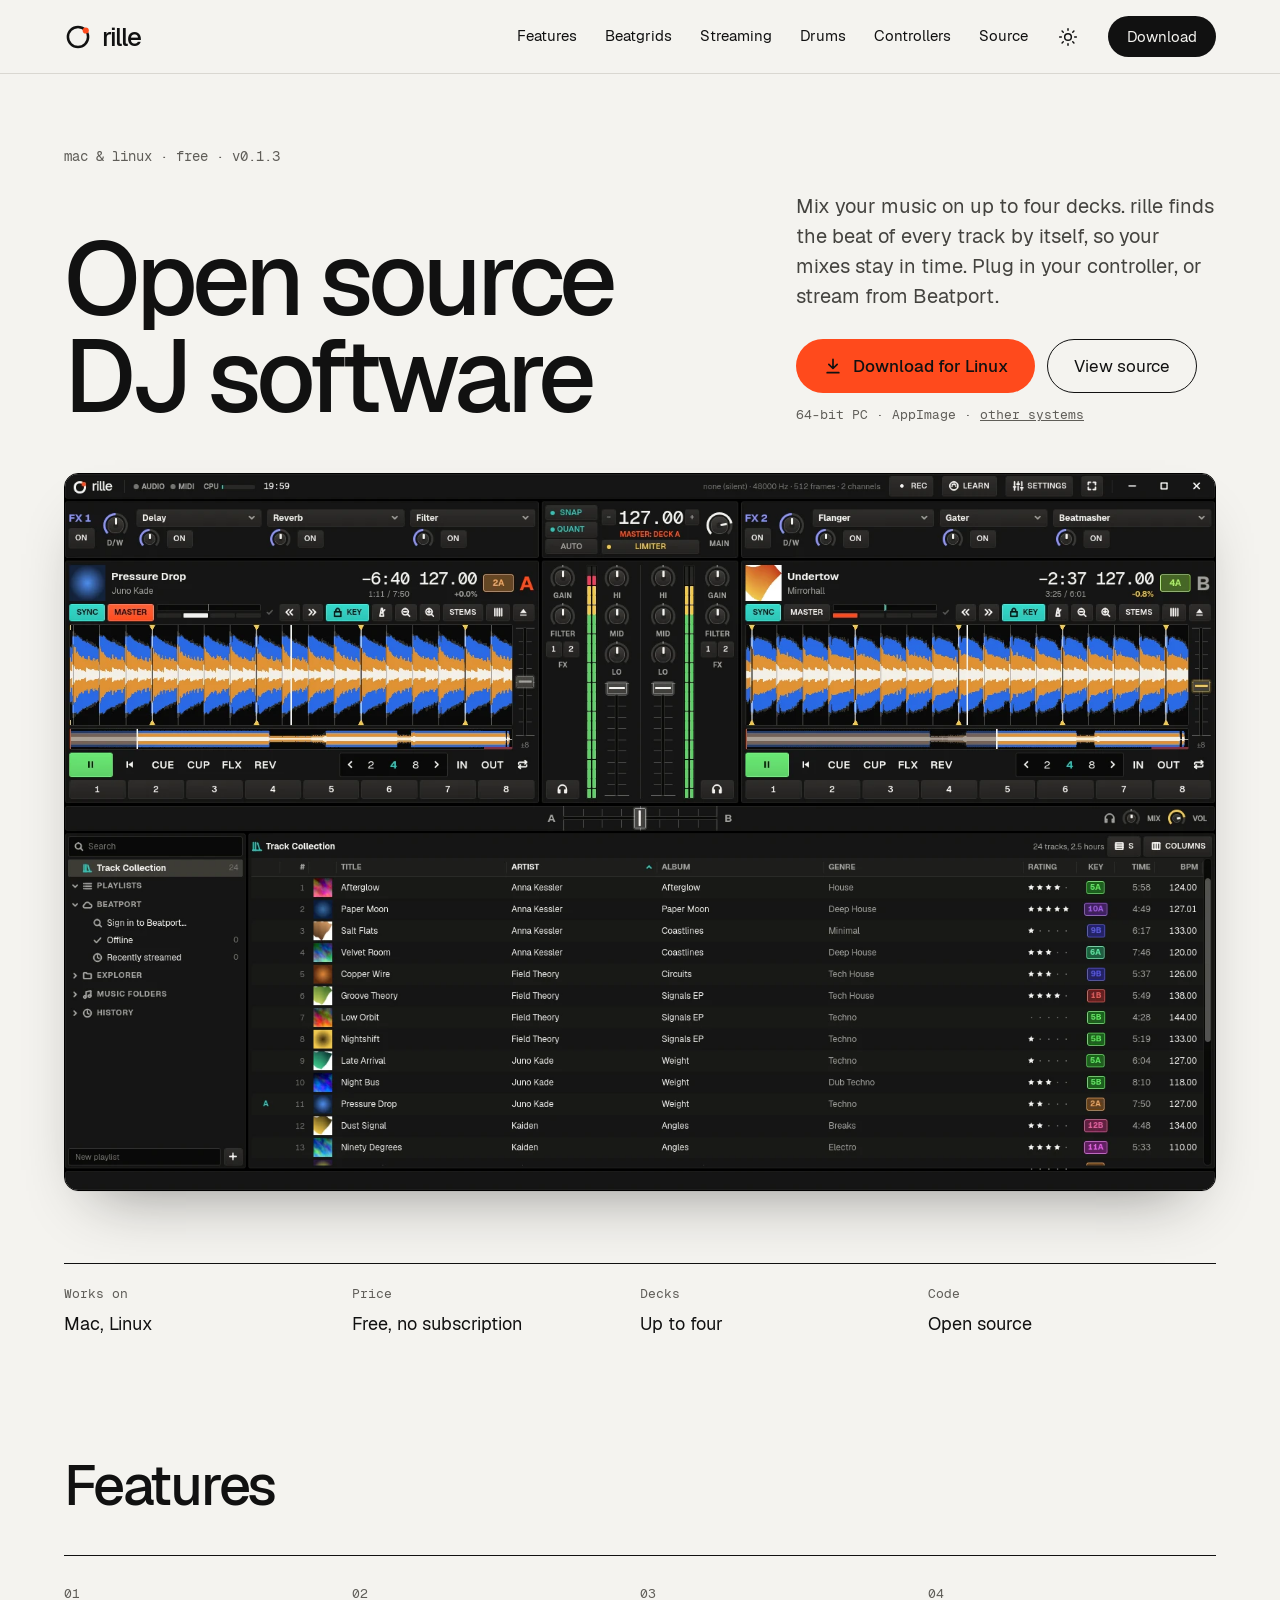
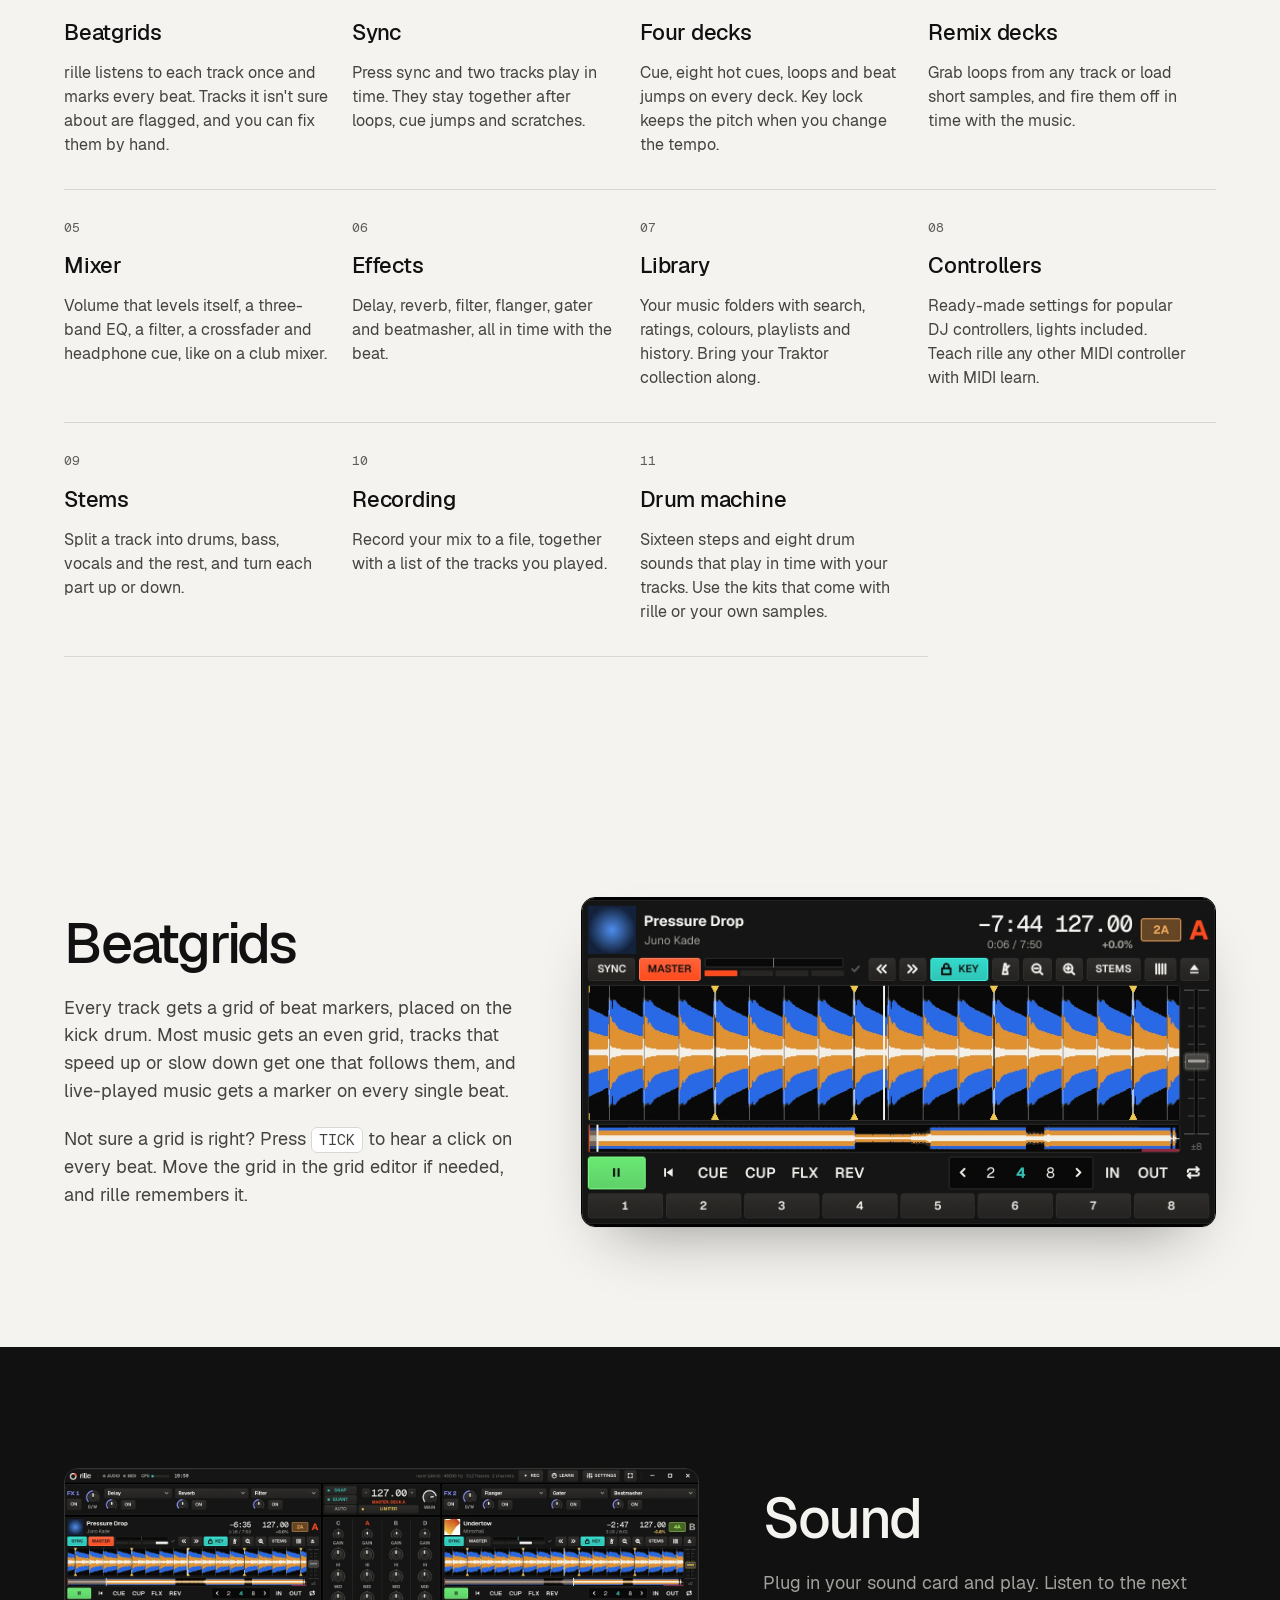
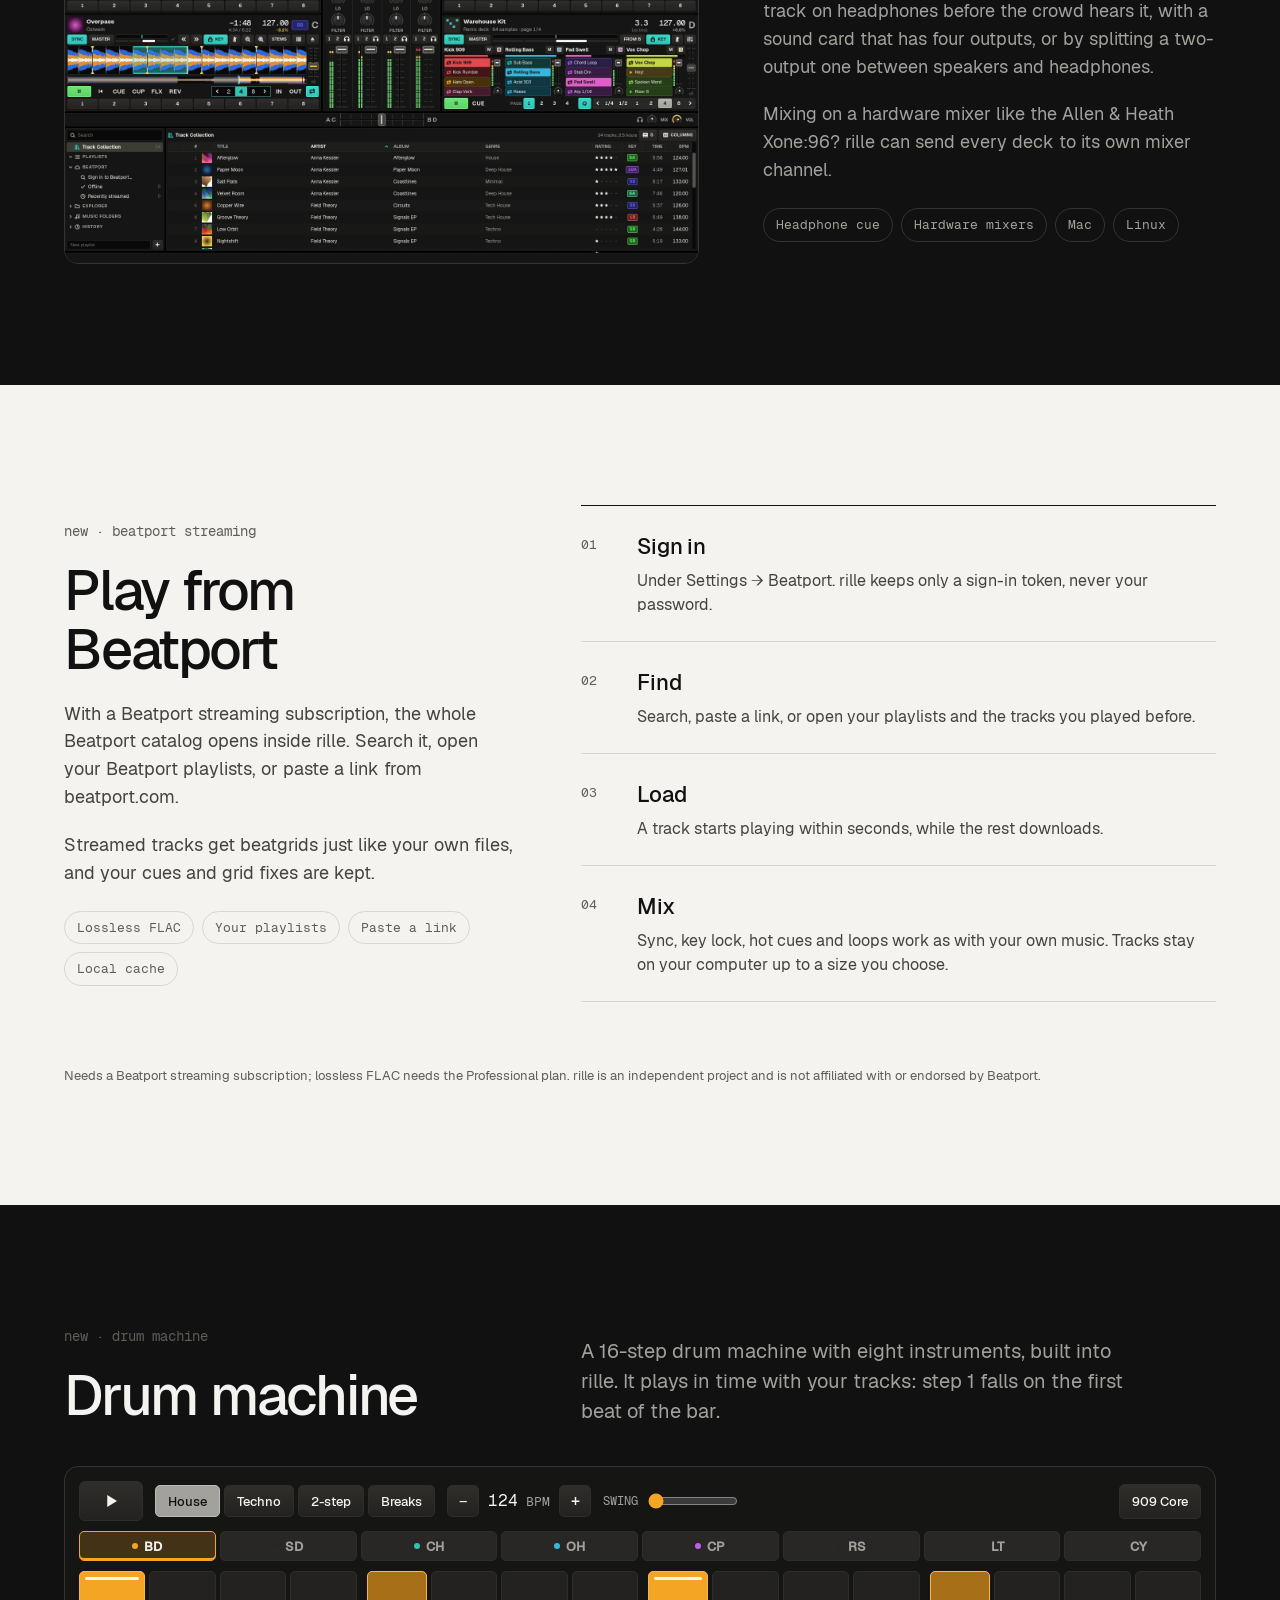
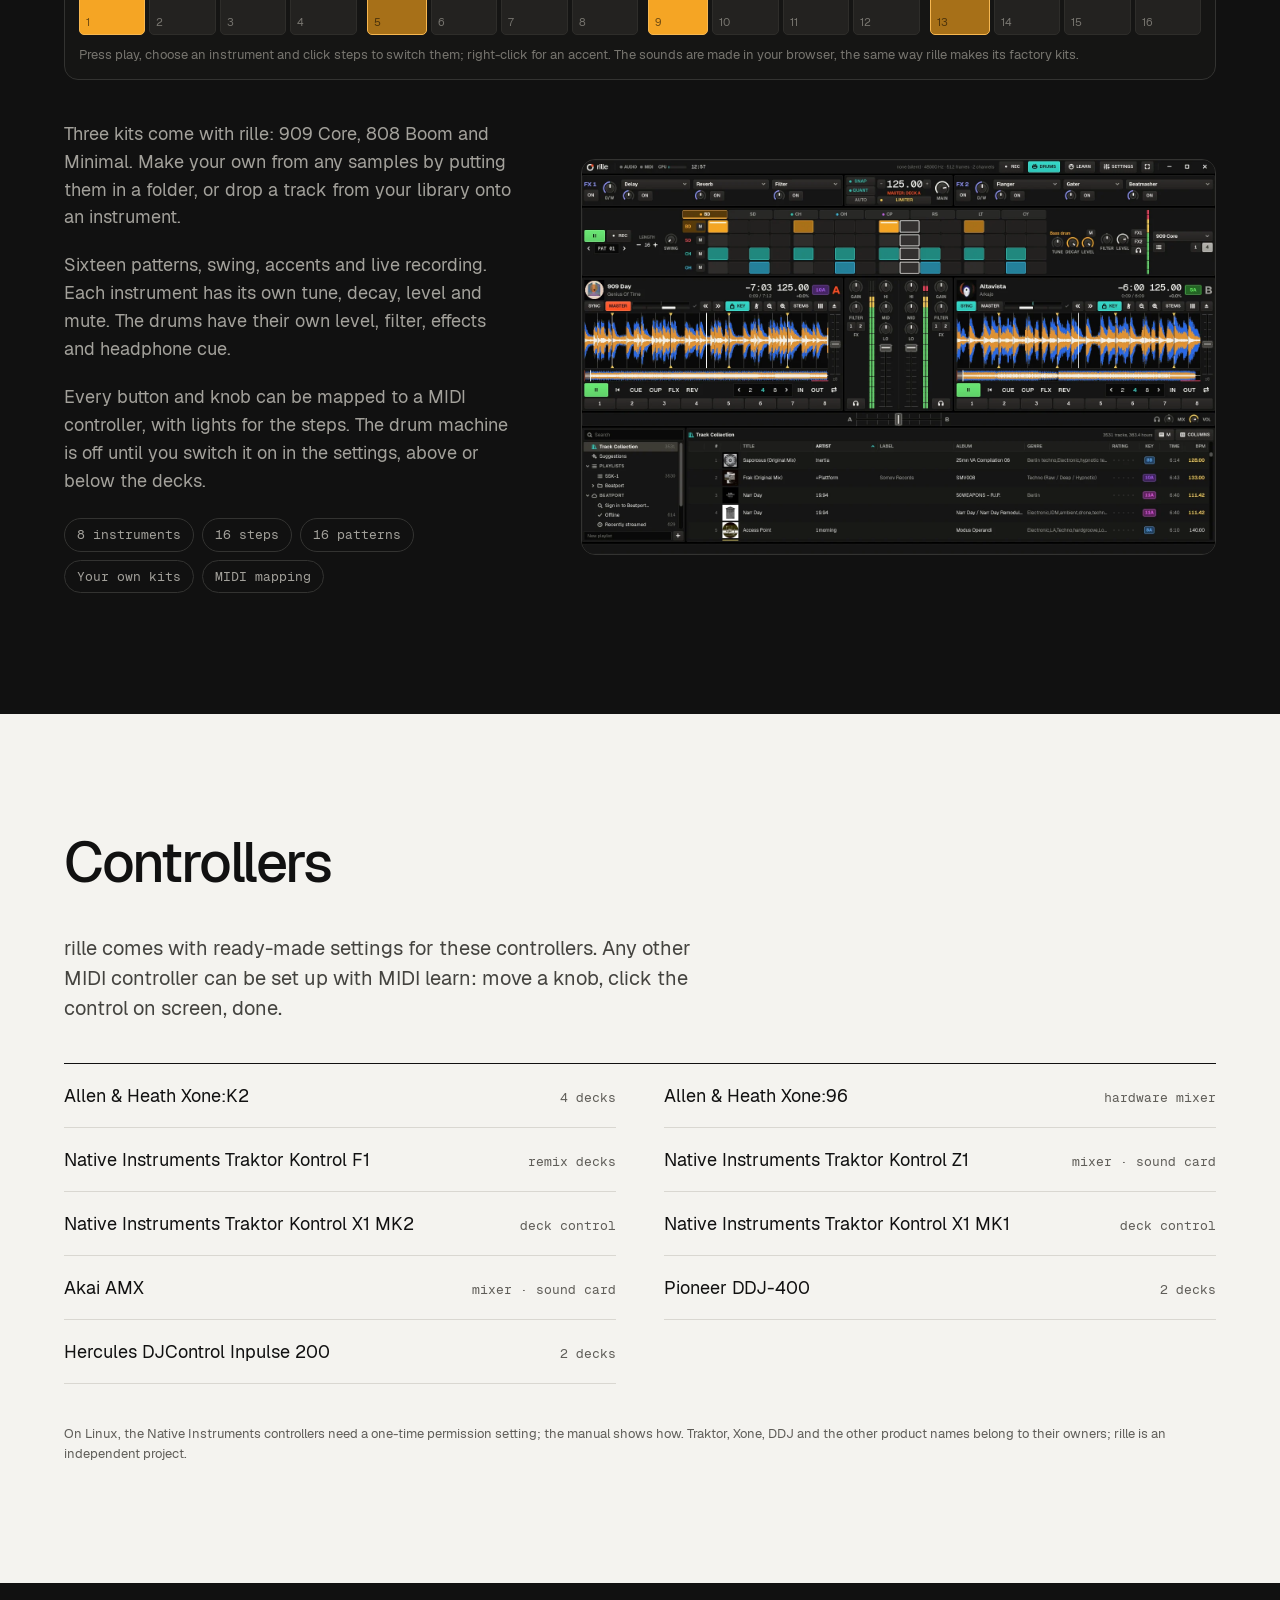
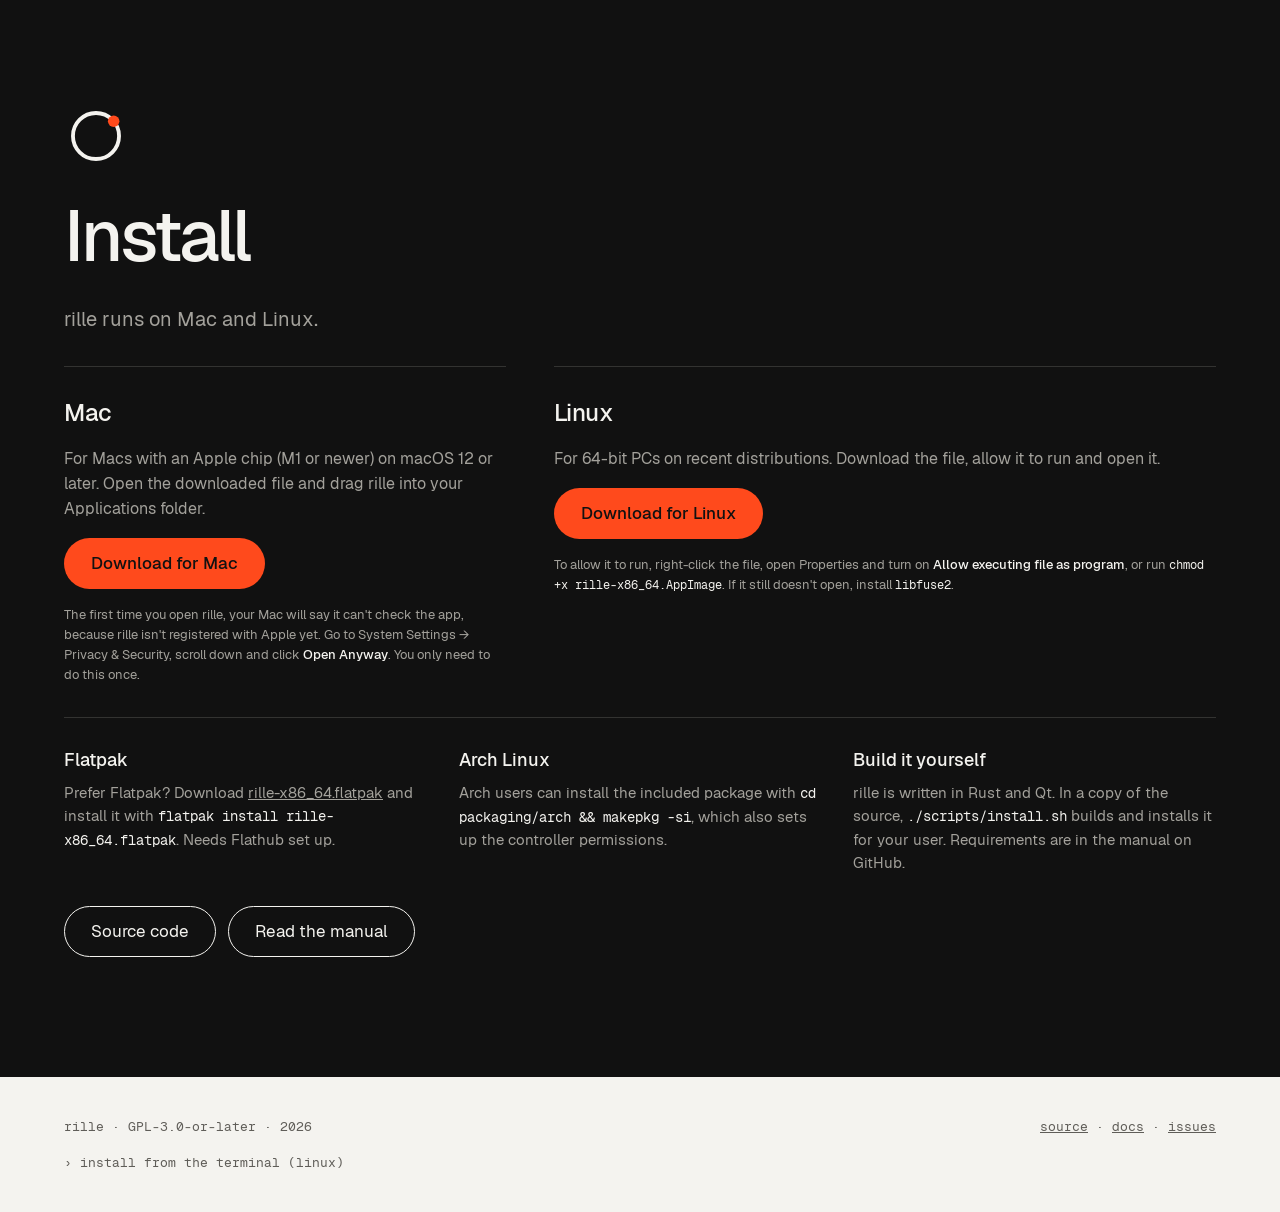
==== commit 366280ad: "Refactor code structure for improved readability and maintainability" ====
--- a/website/index.html
+++ b/website/index.html
@@ -40,6 +40,7 @@
       <a href="#features">Features</a>
       <a href="#sync">Beatgrids</a>
       <a href="#streaming">Streaming</a>
+      <a href="#drums">Drums</a>
       <a href="#controllers">Controllers</a>
       <a href="https://github.com/birkmann/rille-01">Source</a>
       <button class="theme-toggle" type="button" aria-label="Dark mode" aria-pressed="false">
@@ -128,6 +129,7 @@
     <article><span class="idx">08</span><h3>Controllers</h3><p>Ready-made settings for popular DJ controllers, lights included. Teach rille any other MIDI controller with MIDI learn.</p></article>
     <article><span class="idx">09</span><h3>Stems</h3><p>Split a track into drums, bass, vocals and the rest, and turn each part up or down.</p></article>
     <article><span class="idx">10</span><h3>Recording</h3><p>Record your mix to a file, together with a list of the tracks you played.</p></article>
+    <article><span class="idx">11</span><h3>Drum machine</h3><p>Sixteen steps and eight drum sounds that play in time with your tracks. Use the kits that come with rille or your own samples.</p></article>
   </div>
 </section>
 
@@ -181,6 +183,60 @@
     <li><span class="idx">04</span><div><h3>Mix</h3><p>Sync, key lock, hot cues and loops work as with your own music. Tracks stay on your computer up to a size you choose.</p></div></li>
   </ol>
   <p class="note split-note">Needs a Beatport streaming subscription; lossless FLAC needs the Professional plan. rille is an independent project and is not affiliated with or endorsed by Beatport.</p>
+</section>
+
+<section class="dark" id="drums">
+  <div class="wrap section">
+    <div class="drums-head">
+      <div class="copy">
+        <span class="label">new · drum machine</span>
+        <h2>Drum machine</h2>
+      </div>
+      <p class="lead">A 16-step drum machine with eight instruments, built into rille. It plays in time with your tracks: step 1 falls on the first beat of the bar.</p>
+    </div>
+
+    <div class="drum-demo" id="drum-demo" aria-label="Drum machine preview">
+      <div class="dd-top">
+        <button class="dd-play" type="button" aria-pressed="false" aria-label="Play">
+          <svg class="i-play" viewBox="0 0 24 24" aria-hidden="true"><path d="M7 4l13 8-13 8z"/></svg>
+          <svg class="i-pause" viewBox="0 0 24 24" aria-hidden="true"><path d="M6.5 5H10v14H6.5zM14 5h3.5v14H14z"/></svg>
+        </button>
+        <div class="dd-patterns" role="group" aria-label="Pattern">
+          <button type="button" data-pattern="0" aria-pressed="true">House</button>
+          <button type="button" data-pattern="1" aria-pressed="false">Techno</button>
+          <button type="button" data-pattern="2" aria-pressed="false">2-step</button>
+          <button type="button" data-pattern="3" aria-pressed="false">Breaks</button>
+        </div>
+        <div class="dd-tempo" role="group" aria-label="Tempo">
+          <button type="button" data-tempo="-1" aria-label="Slower">−</button>
+          <span class="dd-bpm"><b>124</b> BPM</span>
+          <button type="button" data-tempo="1" aria-label="Faster">+</button>
+        </div>
+        <label class="dd-swing">Swing <input type="range" min="0" max="1" step="0.05" value="0"></label>
+        <span class="dd-kit">909 Core</span>
+      </div>
+      <div class="dd-tabs" role="tablist" aria-label="Instrument"></div>
+      <div class="dd-steps" role="group" aria-label="Steps"></div>
+      <p class="dd-hint">Press play, choose an instrument and click steps to switch them; right-click for an accent. The sounds are made in your browser, the same way rille makes its factory kits.</p>
+    </div>
+
+    <div class="split drums-more">
+      <div class="copy">
+        <p>Three kits come with rille: 909 Core, 808 Boom and Minimal. Make your own from any samples by putting them in a folder, or drop a track from your library onto an instrument.</p>
+        <p>Sixteen patterns, swing, accents and live recording. Each instrument has its own tune, decay, level and mute. The drums have their own level, filter, effects and headphone cue.</p>
+        <p>Every button and knob can be mapped to a MIDI controller, with lights for the steps. The drum machine is off until you switch it on in the settings, above or below the decks.</p>
+        <ul class="tags">
+          <li>8 instruments</li><li>16 steps</li><li>16 patterns</li><li>Your own kits</li><li>MIDI mapping</li>
+        </ul>
+      </div>
+      <figure class="shot">
+        <picture>
+          <source srcset="assets/img/rille-drums.webp" type="image/webp">
+          <img src="assets/img/rille-drums.png" width="1592" height="992" alt="rille with the drum machine above two decks in sync: four sequencer rows for bass drum, snare, closed and open hi-hat, the playhead on step 10." loading="lazy">
+        </picture>
+      </figure>
+    </div>
+  </div>
 </section>
 
 <section class="wrap section" id="controllers">
@@ -479,5 +535,264 @@
   });
 })();
 </script>
+<script>
+// Drum machine preview: a small step sequencer like the one in rille, with
+// sounds synthesized by the same recipes as rille's "909 Core" kit (a kick
+// is a sine whose pitch falls, hats are square waves at metal ratios plus
+// noise, a clap is band-passed noise struck three times).
+(function () {
+  var root = document.getElementById('drum-demo');
+  if (!root) return;
+  var AC = window.AudioContext || window.webkitAudioContext;
+  var INST = [
+    { name: 'BD', full: 'Bass drum', color: '#f5a524' },
+    { name: 'SD', full: 'Snare drum', color: '#e5484d' },
+    { name: 'CH', full: 'Closed hi-hat', color: '#2ec4b6' },
+    { name: 'OH', full: 'Open hi-hat', color: '#35b8e0' },
+    { name: 'CP', full: 'Clap', color: '#bf5fe8' },
+    { name: 'RS', full: 'Rim shot', color: '#c6d83f' },
+    { name: 'LT', full: 'Tom', color: '#6b72f2' },
+    { name: 'CY', full: 'Cymbal', color: '#ec5c94' }
+  ];
+  // The factory grooves, as rows: . off, x on, X accent.
+  var PATTERNS = [
+    { BD: 'X...x...X...x...', CP: '....x.......x...', CH: 'x.x.x.x.x.x.x.x.', OH: '..x...x...x...x.' },
+    { BD: 'X...x...X...x...', CH: 'xxXxxxXxxxXxxxXx', OH: '..x...x...x...x.', RS: '...x..x....x..x.', CY: 'X...............' },
+    { BD: 'X.........x.....', SD: '....X.......X...', CH: 'x.xxx.x.x.xxx.x.', RS: '..........x...x.' },
+    { BD: 'X.........X.x...', SD: '....X..x.x..X..x', CH: 'x.x.x.x.x.x.x.x.', OH: '..............x.' }
+  ];
+  var grid = [], selected = 0, bpm = 124, swing = 0, playing = false;
+  var ctx = null, out = null, noise = null, openHats = [];
+  var nextTime = 0, nextStep = 0, timer = null, queue = [], shown = -1;
+
+  function load(p) {
+    grid = INST.map(function (inst) {
+      var row = PATTERNS[p][inst.name] || '................';
+      return row.split('').map(function (c) { return c === 'X' ? 2 : c === 'x' ? 1 : 0; });
+    });
+  }
+
+  // --- Sounds -------------------------------------------------------------
+  function setup() {
+    ctx = new AC();
+    var comp = ctx.createDynamicsCompressor();
+    comp.threshold.value = -10; comp.ratio.value = 4;
+    out = ctx.createGain(); out.gain.value = 0.7;
+    out.connect(comp); comp.connect(ctx.destination);
+    noise = ctx.createBuffer(1, ctx.sampleRate, ctx.sampleRate);
+    var d = noise.getChannelData(0), seed = 1;
+    for (var i = 0; i < d.length; i++) { seed = (seed * 16807) % 2147483647; d[i] = seed / 1073741823.5 - 1; }
+  }
+  function env(t, level, tau, dest) {
+    var g = ctx.createGain();
+    g.gain.setValueAtTime(level, t);
+    g.gain.setTargetAtTime(0, t, tau);
+    g.connect(dest || out);
+    return g;
+  }
+  function osc(type, freq, t, len, dest) {
+    var o = ctx.createOscillator();
+    o.type = type; o.frequency.setValueAtTime(freq, t);
+    o.connect(dest); o.start(t); o.stop(t + len);
+    return o;
+  }
+  function noiseSrc(t, len, dest) {
+    var n = ctx.createBufferSource();
+    n.buffer = noise; n.loop = true;
+    n.connect(dest); n.start(t, Math.random() * 0.5); n.stop(t + len);
+    return n;
+  }
+  function filter(type, freq, q, dest) {
+    var f = ctx.createBiquadFilter();
+    f.type = type; f.frequency.value = freq; f.Q.value = q;
+    f.connect(dest);
+    return f;
+  }
+  function metal(t, len, dest, scale) {
+    [205.3, 304.4, 369.6, 522.7, 540, 800].forEach(function (f) { osc('square', f * scale, t, len, dest); });
+  }
+  var SOUND = [
+    function kick(t, v) {
+      var o = osc('sine', 260, t, 0.8, env(t, v, 0.38));
+      o.frequency.setTargetAtTime(52, t, 0.035);
+      osc('sine', 1800, t, 0.02, env(t, v * 0.5, 0.0025));
+    },
+    function snare(t, v) {
+      osc('triangle', 190, t, 0.4, env(t, v * 0.55, 0.06));
+      noiseSrc(t, 0.8, filter('highpass', 1800, 0.8, env(t, v * 0.8, 0.16)));
+    },
+    function closedHat(t, v) {
+      openHats.forEach(function (g) { g.gain.cancelScheduledValues(t); g.gain.setTargetAtTime(0, t, 0.004); });
+      openHats = [];
+      hat(t, v, 0.045);
+    },
+    function openHat(t, v) {
+      var g = hat(t, v, 0.32);
+      openHats.push(g);
+      if (openHats.length > 4) openHats.shift();
+    },
+    function clap(t, v) {
+      var bp = filter('bandpass', 1150, 1.6, out);
+      var g = ctx.createGain();
+      g.connect(bp);
+      g.gain.setValueAtTime(0, t);
+      [0, 0.011, 0.022].forEach(function (s) {
+        g.gain.setValueAtTime(v * 1.4, t + s);
+        g.gain.setTargetAtTime(0, t + s, 0.0035);
+      });
+      g.gain.setValueAtTime(v * 0.9, t + 0.03);
+      g.gain.setTargetAtTime(0, t + 0.03, 0.14);
+      noiseSrc(t, 0.9, g);
+    },
+    function rim(t, v) {
+      var g = env(t, v * 0.6, 0.011);
+      osc('sine', 1700, t, 0.1, g);
+      osc('sine', 455, t, 0.1, g);
+    },
+    function tom(t, v) {
+      var o = osc('sine', 187, t, 1.5, env(t, v, 0.32));
+      o.frequency.setTargetAtTime(125, t, 0.05);
+    },
+    function cymbal(t, v) {
+      var hp = filter('highpass', 5000, 0.7, env(t, v * 0.45, 1.1));
+      metal(t, 4.5, hp, 24 * 1.07);
+      noiseSrc(t, 4.5, hp);
+    }
+  ];
+  function hat(t, v, tau) {
+    var g = env(t, v * 0.5, tau);
+    var bp = filter('bandpass', 10000, 1.2, filter('highpass', 7000, 0.7, g));
+    var m = ctx.createGain(); m.gain.value = 0.35; m.connect(bp);
+    metal(t, tau * 7, m, 16);
+    noiseSrc(t, tau * 7, bp);
+    return g;
+  }
+  function hit(i, t, accent) {
+    SOUND[i](t, accent ? 1 : 0.7);
+    queue.push({ flash: i, time: t });
+  }
+
+  // --- Sequencer ------------------------------------------------------------
+  function stepTime(s) {
+    var sixteenth = 60 / bpm / 4;
+    return s % 2 === 1 ? swing * 0.5 * sixteenth : 0;
+  }
+  function schedule() {
+    while (nextTime < ctx.currentTime + 0.12) {
+      var s = nextStep % 16, t = nextTime + stepTime(s);
+      for (var i = 0; i < INST.length; i++) if (grid[i][s]) hit(i, t, grid[i][s] === 2);
+      queue.push({ step: s, time: t });
+      nextTime += 60 / bpm / 4;
+      nextStep++;
+    }
+  }
+  function draw() {
+    if (!ctx) return;
+    while (queue.length && queue[0].time <= ctx.currentTime) {
+      var e = queue.shift();
+      if (e.step !== undefined) { shown = e.step; render(); }
+      else flash(e.flash);
+    }
+    if (playing || queue.length) requestAnimationFrame(draw);
+  }
+  function start() {
+    if (!ctx) setup();
+    if (ctx.state === 'suspended') ctx.resume();
+    playing = true;
+    nextStep = 0;
+    nextTime = ctx.currentTime + 0.06;
+    schedule();
+    timer = setInterval(schedule, 25);
+    requestAnimationFrame(draw);
+    render();
+  }
+  function stop() {
+    playing = false;
+    clearInterval(timer);
+    queue = [];
+    shown = -1;
+    render();
+  }
+
+  // --- Panel ----------------------------------------------------------------
+  var playBtn = root.querySelector('.dd-play');
+  var tabs = root.querySelector('.dd-tabs');
+  var steps = root.querySelector('.dd-steps');
+  var bpmText = root.querySelector('.dd-bpm b');
+  INST.forEach(function (inst, i) {
+    var b = document.createElement('button');
+    b.type = 'button';
+    b.setAttribute('role', 'tab');
+    b.style.setProperty('--c', inst.color);
+    b.title = inst.full + ' (double-click to play)';
+    b.innerHTML = '<span class="dot"></span>' + inst.name;
+    b.addEventListener('click', function () { selected = i; render(); });
+    b.addEventListener('dblclick', function () {
+      if (!ctx) setup();
+      if (ctx.state === 'suspended') ctx.resume();
+      hit(i, ctx.currentTime + 0.01, true);
+      requestAnimationFrame(draw);
+    });
+    tabs.appendChild(b);
+  });
+  for (var s = 0; s < 16; s++) {
+    (function (s) {
+      var b = document.createElement('button');
+      b.type = 'button';
+      b.innerHTML = '<span>' + (s + 1) + '</span>';
+      b.addEventListener('click', function (e) {
+        var row = grid[selected];
+        row[s] = e.shiftKey ? (row[s] === 2 ? 1 : 2) : (row[s] ? 0 : 1);
+        render();
+      });
+      b.addEventListener('contextmenu', function (e) {
+        e.preventDefault();
+        var row = grid[selected];
+        row[s] = row[s] === 2 ? 1 : 2;
+        render();
+      });
+      steps.appendChild(b);
+    })(s);
+  }
+  function flash(i) {
+    var t = tabs.children[i];
+    t.classList.remove('hit');
+    void t.offsetWidth;
+    t.classList.add('hit');
+  }
+  function render() {
+    var color = INST[selected].color;
+    root.style.setProperty('--sel', color);
+    [].forEach.call(tabs.children, function (t, i) {
+      t.setAttribute('aria-selected', String(i === selected));
+      t.classList.toggle('used', grid[i].some(function (v) { return v; }));
+    });
+    [].forEach.call(steps.children, function (b, s) {
+      var v = grid[selected][s];
+      b.className = (v ? 'on' : '') + (v === 2 ? ' accent' : '') + (s === shown ? ' head' : '') + (s % 4 === 0 ? ' beat' : '');
+      b.setAttribute('aria-pressed', String(!!v));
+      b.setAttribute('aria-label', INST[selected].full + ', step ' + (s + 1) + (v === 2 ? ', accent' : ''));
+    });
+    playBtn.setAttribute('aria-pressed', String(playing));
+    playBtn.setAttribute('aria-label', playing ? 'Stop' : 'Play');
+    bpmText.textContent = bpm;
+  }
+  playBtn.addEventListener('click', function () { playing ? stop() : start(); });
+  root.querySelectorAll('[data-pattern]').forEach(function (b) {
+    b.addEventListener('click', function () {
+      root.querySelectorAll('[data-pattern]').forEach(function (o) { o.setAttribute('aria-pressed', String(o === b)); });
+      load(Number(b.dataset.pattern));
+      render();
+    });
+  });
+  root.querySelectorAll('[data-tempo]').forEach(function (b) {
+    b.addEventListener('click', function () { bpm = Math.max(90, Math.min(150, bpm + Number(b.dataset.tempo))); render(); });
+  });
+  root.querySelector('.dd-swing input').addEventListener('input', function (e) { swing = Number(e.target.value); });
+  document.addEventListener('visibilitychange', function () { if (document.hidden && playing) stop(); });
+  load(0);
+  render();
+})();
+</script>
 </body>
 </html>
--- a/website/style.css
+++ b/website/style.css
@@ -203,6 +203,80 @@
 .steps p { font-size: 16px; color: var(--text); }
 .split-note { grid-column: 1 / -1; }
 
+/* Drum machine: the preview panel uses the app's own palette. */
+.drums-head { display: grid; grid-template-columns: minmax(0, 5fr) minmax(0, 7fr); gap: 64px; align-items: end; }
+.drums-head .copy { display: flex; flex-direction: column; gap: 20px; }
+.drums-head .lead { color: var(--on-ink-dim); }
+.drums-more { align-items: center; }
+.drums-more .copy p { font-size: 18px; line-height: 1.55; }
+
+.drum-demo {
+  --app-panel: #151514; --app-control: #282725; --app-top: #2f2e2b; --app-bottom: #232220;
+  --app-border: #2e2d2a; --app-text: #f4f3ef; --app-dim: #a3a19b; --app-faint: #77756f; --app-play: #5fd068;
+  --sel: #f5a524;
+  display: flex; flex-direction: column; gap: 10px; padding: 14px;
+  background: var(--app-panel); border: 1px solid var(--ink-line); border-radius: 14px;
+  color: var(--app-text); font-family: var(--sans); user-select: none; -webkit-user-select: none;
+}
+.drum-demo button { font: inherit; color: inherit; cursor: pointer; }
+.drum-demo button:focus-visible { outline-offset: 1px; }
+.dd-top { display: flex; align-items: center; gap: 12px; flex-wrap: wrap; }
+.dd-play {
+  display: grid; place-items: center; width: 64px; height: 40px; padding: 0; border-radius: 6px;
+  border: 1px solid var(--app-border); background: linear-gradient(var(--app-top), var(--app-bottom));
+}
+.dd-play svg { width: 18px; height: 18px; fill: currentColor; }
+.dd-play .i-pause { display: none; }
+.dd-play[aria-pressed="true"] { background: linear-gradient(#77de7f, var(--app-play)); border-color: #8be592; color: var(--ink); }
+.dd-play[aria-pressed="true"] .i-play { display: none; }
+.dd-play[aria-pressed="true"] .i-pause { display: block; }
+.dd-patterns, .dd-tempo { display: flex; gap: 4px; }
+.dd-patterns button, .dd-tempo button {
+  height: 32px; padding: 0 12px; border-radius: 5px; border: 1px solid var(--app-border);
+  background: linear-gradient(var(--app-top), var(--app-bottom)); font-size: 13px; font-weight: 500;
+}
+.dd-patterns button:hover, .dd-tempo button:hover { background: #3a3935; }
+.dd-patterns button[aria-pressed="true"] { background: var(--app-dim); border-color: #bdbbb5; color: var(--ink); }
+.dd-tempo { align-items: center; }
+.dd-tempo button { width: 32px; padding: 0; font-size: 16px; }
+.dd-bpm { font-family: var(--mono); font-size: 13px; color: var(--app-dim); min-width: 72px; text-align: center; }
+.dd-bpm b { font-weight: 400; color: var(--app-text); font-size: 16px; }
+.dd-swing { display: flex; align-items: center; gap: 8px; font-family: var(--mono); font-size: 12px; color: var(--app-dim); text-transform: uppercase; }
+.dd-swing input { width: 90px; accent-color: var(--sel); }
+.dd-kit { margin-left: auto; font-size: 13px; font-weight: 500; padding: 7px 12px; border-radius: 5px; border: 1px solid var(--app-border); background: linear-gradient(var(--app-top), var(--app-bottom)); }
+.dd-tabs { display: grid; grid-template-columns: repeat(8, minmax(0, 1fr)); gap: 4px; }
+.dd-tabs button {
+  position: relative; display: flex; align-items: center; justify-content: center; gap: 6px; height: 30px; padding: 0;
+  border-radius: 5px; border: 1px solid var(--app-border); background: var(--app-control);
+  font-size: 13px; font-weight: 600; color: var(--app-dim); overflow: hidden;
+}
+.dd-tabs button:hover { background: #3a3935; }
+.dd-tabs .dot { width: 6px; height: 6px; border-radius: 3px; background: #272624; }
+.dd-tabs .used .dot { background: var(--c); }
+.dd-tabs [aria-selected="true"] { color: var(--app-text); border-color: var(--c); background: color-mix(in srgb, var(--c) 22%, #111); box-shadow: inset 0 -2px 0 var(--c); }
+.dd-tabs button::after { content: ""; position: absolute; inset: 0; background: var(--c); opacity: 0; pointer-events: none; }
+.dd-tabs .hit::after { animation: dd-hit .18s ease-out; }
+@keyframes dd-hit { from { opacity: .5; } to { opacity: 0; } }
+.dd-steps { display: grid; grid-template-columns: repeat(16, minmax(0, 1fr)); gap: 4px; }
+.dd-steps button {
+  position: relative; height: 64px; padding: 0; border-radius: 5px; border: 1px solid var(--app-border);
+  background: var(--app-bottom); transition: background-color .08s ease;
+}
+.dd-steps button:nth-child(4n+1) { margin-left: 6px; }
+.dd-steps button:first-child { margin-left: 0; }
+.dd-steps .beat { background: var(--app-top); }
+.dd-steps button:hover { background: #3a3935; }
+.dd-steps span { position: absolute; left: 6px; bottom: 4px; font-size: 11px; color: var(--app-faint); }
+.dd-steps .on { background: color-mix(in srgb, var(--sel) 68%, #000); border-color: color-mix(in srgb, var(--sel) 80%, #fff); }
+.dd-steps .on:hover { background: color-mix(in srgb, var(--sel) 80%, #000); }
+.dd-steps .accent { background: var(--sel); }
+.dd-steps .accent::before { content: ""; position: absolute; left: 5px; right: 5px; top: 5px; height: 3px; border-radius: 2px; background: var(--app-text); }
+.dd-steps .on span { color: rgba(0,0,0,.55); }
+.dd-steps .head { border: 2px solid var(--app-text); }
+.dd-steps .head::after { content: ""; position: absolute; inset: 0; border-radius: 3px; background: #fff; opacity: .08; }
+.dd-steps .on.head::after { opacity: .4; }
+.dd-hint { font-size: 13px; color: var(--app-faint); }
+
 /* Controllers */
 .hardware { list-style: none; margin: 0; padding: 0; grid-template-columns: repeat(2, minmax(0, 1fr)); border-top: 1px solid var(--fg); column-gap: 48px; }
 .hardware li { display: flex; justify-content: space-between; align-items: baseline; gap: 16px; padding: 18px 0; border-bottom: 1px solid var(--rule); }
@@ -324,7 +398,8 @@
   .features { grid-template-columns: repeat(2, minmax(0, 1fr)); }
   .specs dl { grid-template-columns: repeat(2, minmax(0, 1fr)); row-gap: 8px; }
   .hero { grid-template-columns: minmax(0, 1fr); row-gap: 28px; }
-  .split, .split-reverse, .platforms { grid-template-columns: minmax(0, 1fr); gap: 40px; }
+  .split, .split-reverse, .platforms, .drums-head { grid-template-columns: minmax(0, 1fr); gap: 40px; }
+  .drums-head { gap: 24px; }
   .split-reverse .shot { order: 2; }
 }
 @media (max-width: 720px) {
@@ -337,6 +412,13 @@
   .shot img, .shot picture { border-radius: 8px; }
   .hardware li { flex-direction: column; gap: 4px; }
   .code pre { padding-right: 24px; padding-top: 52px; font-size: 13px; }
+  .drum-demo { padding: 10px; border-radius: 10px; }
+  .dd-kit { display: none; }
+  .dd-tabs { grid-template-columns: repeat(4, minmax(0, 1fr)); }
+  .dd-steps { grid-template-columns: repeat(8, minmax(0, 1fr)); }
+  .dd-steps button { height: 48px; }
+  .dd-steps button:nth-child(4n+1) { margin-left: 0; }
+  .dd-steps button:nth-child(8n+5) { margin-left: 4px; }
 }
 @media (prefers-reduced-motion: reduce) {
   html { scroll-behavior: auto; }
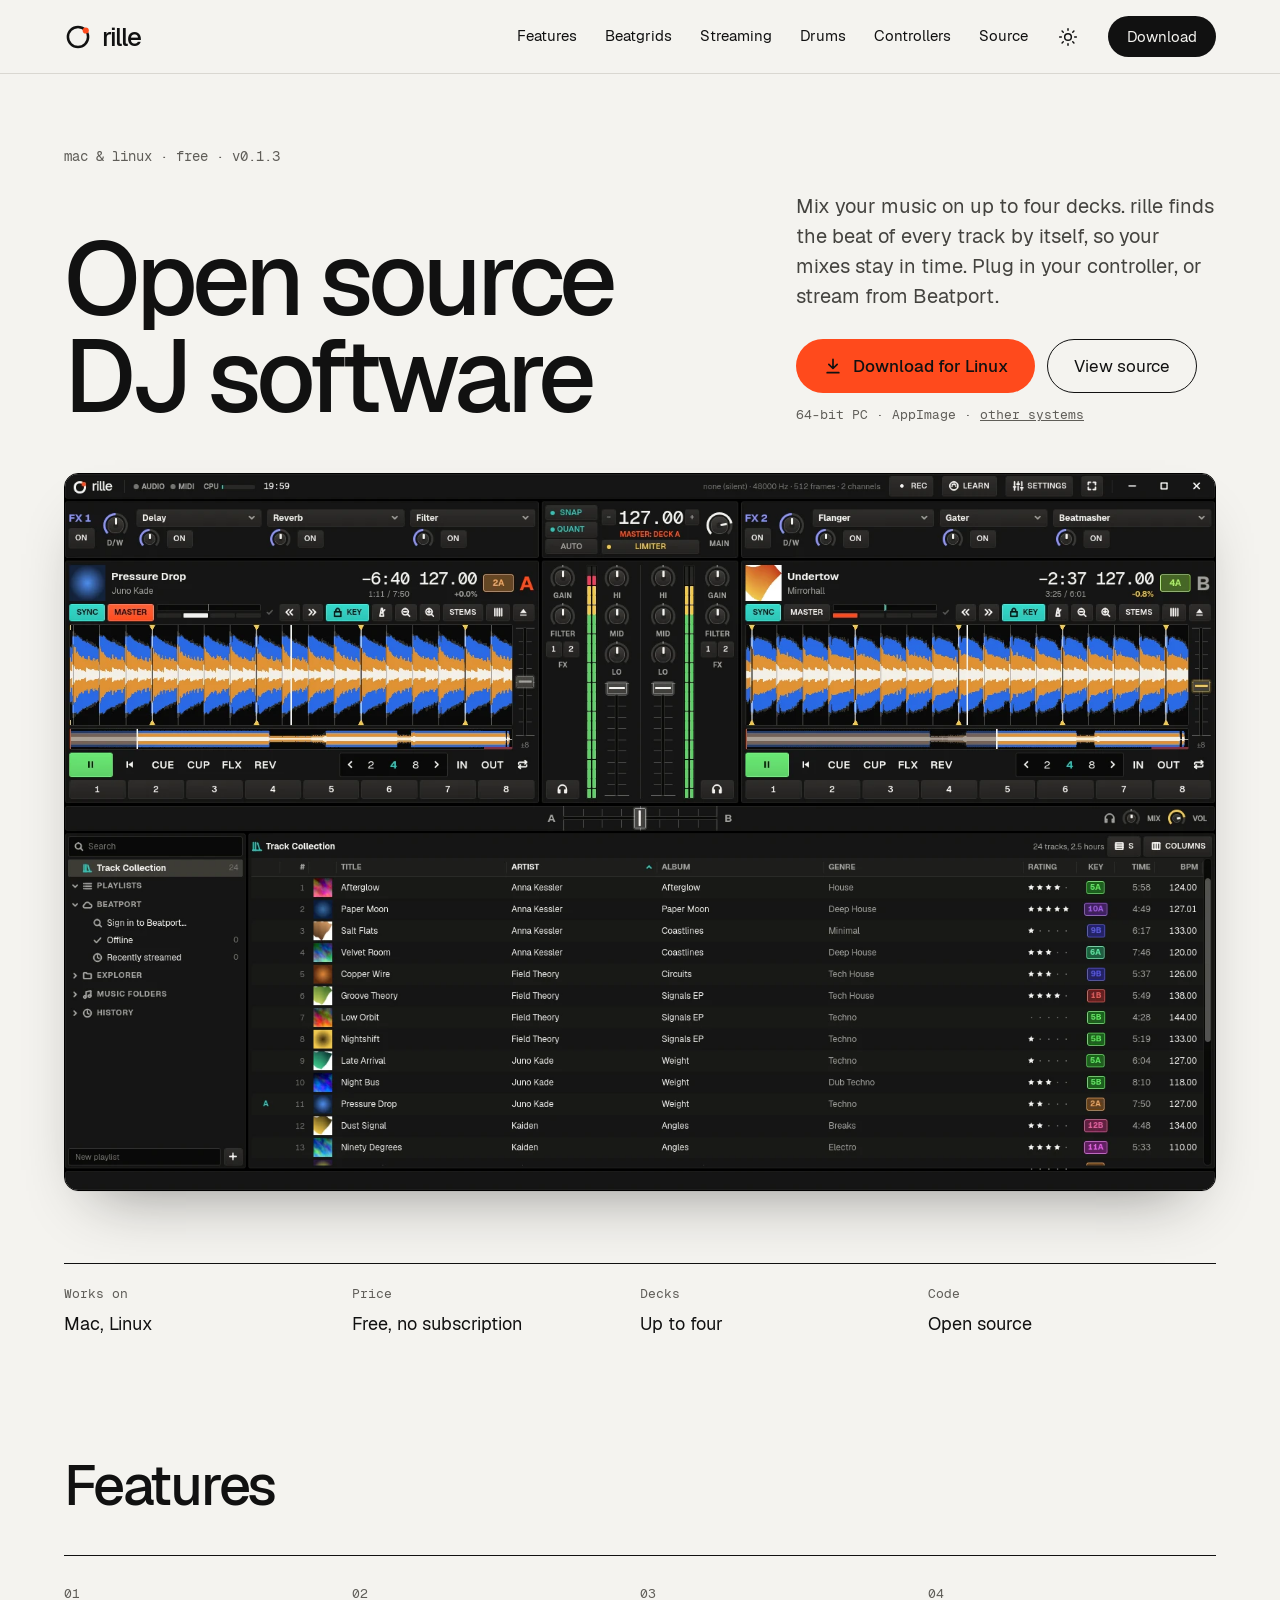
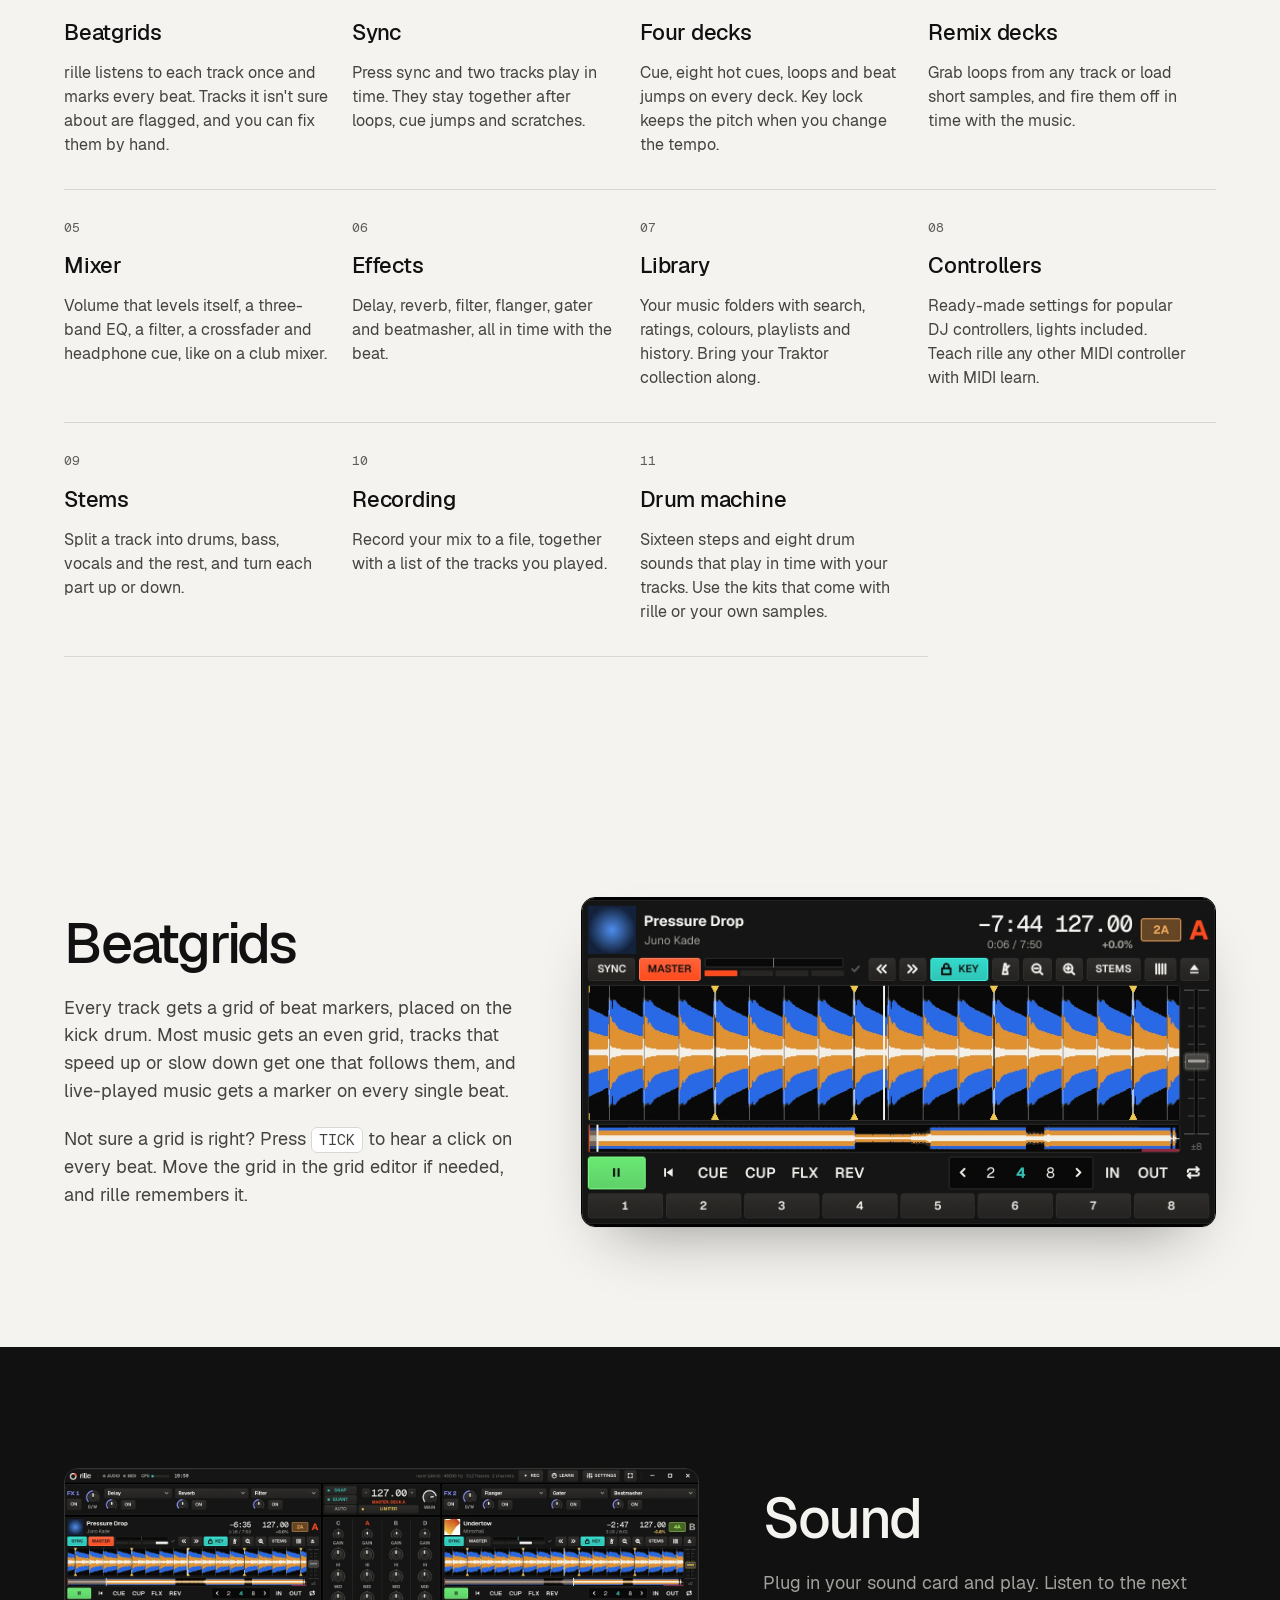
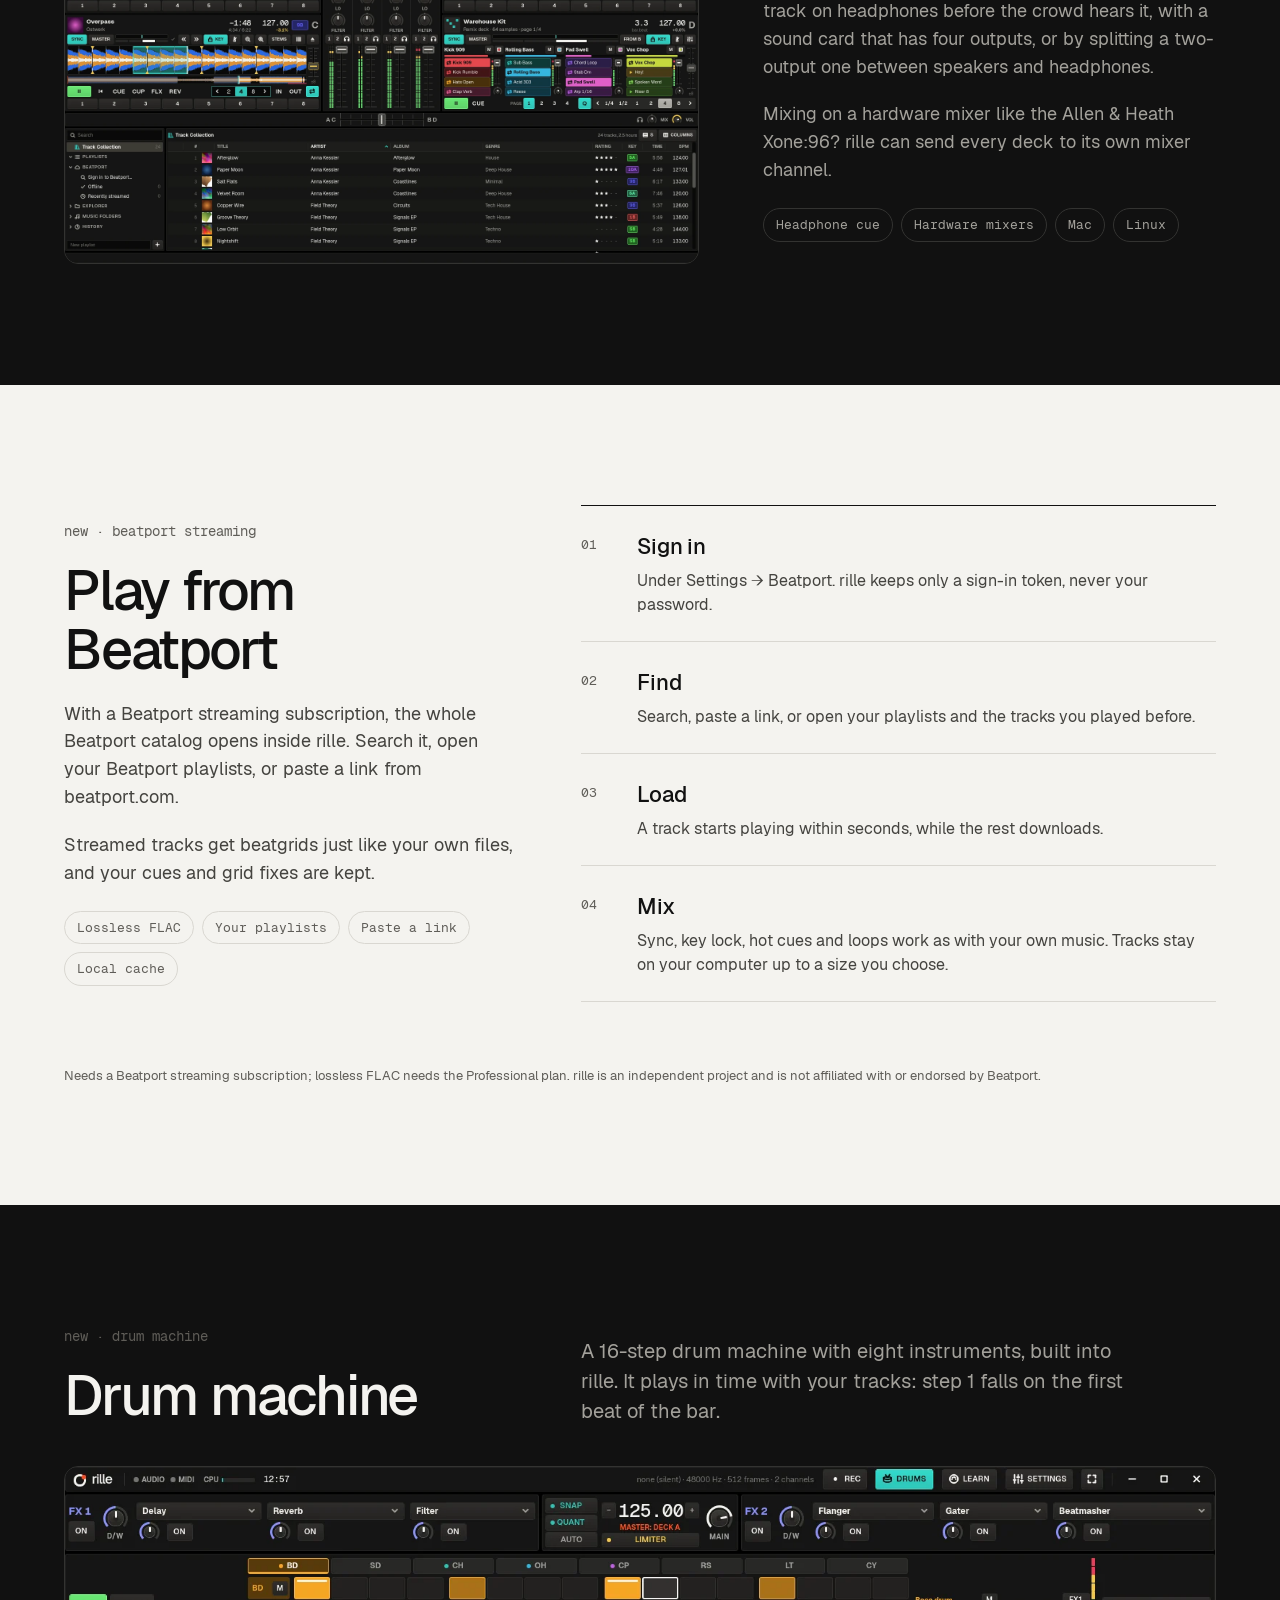
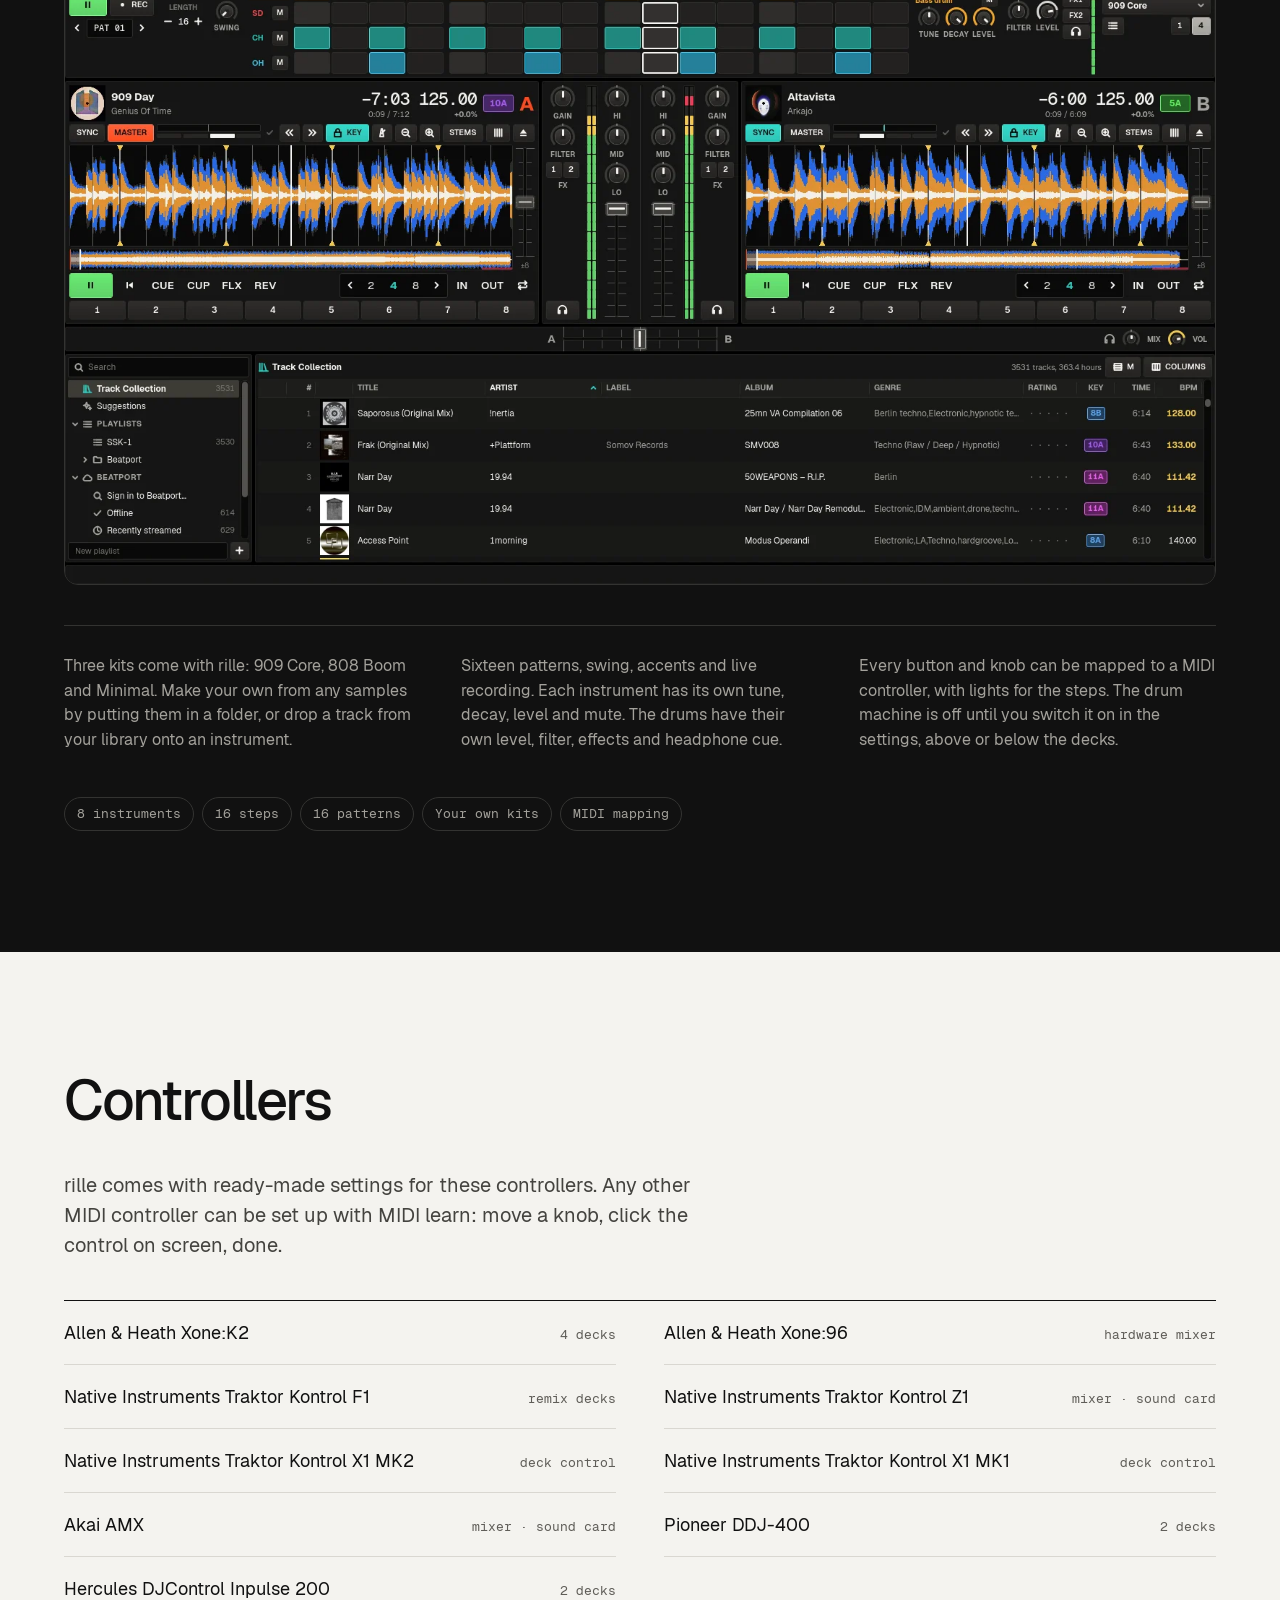
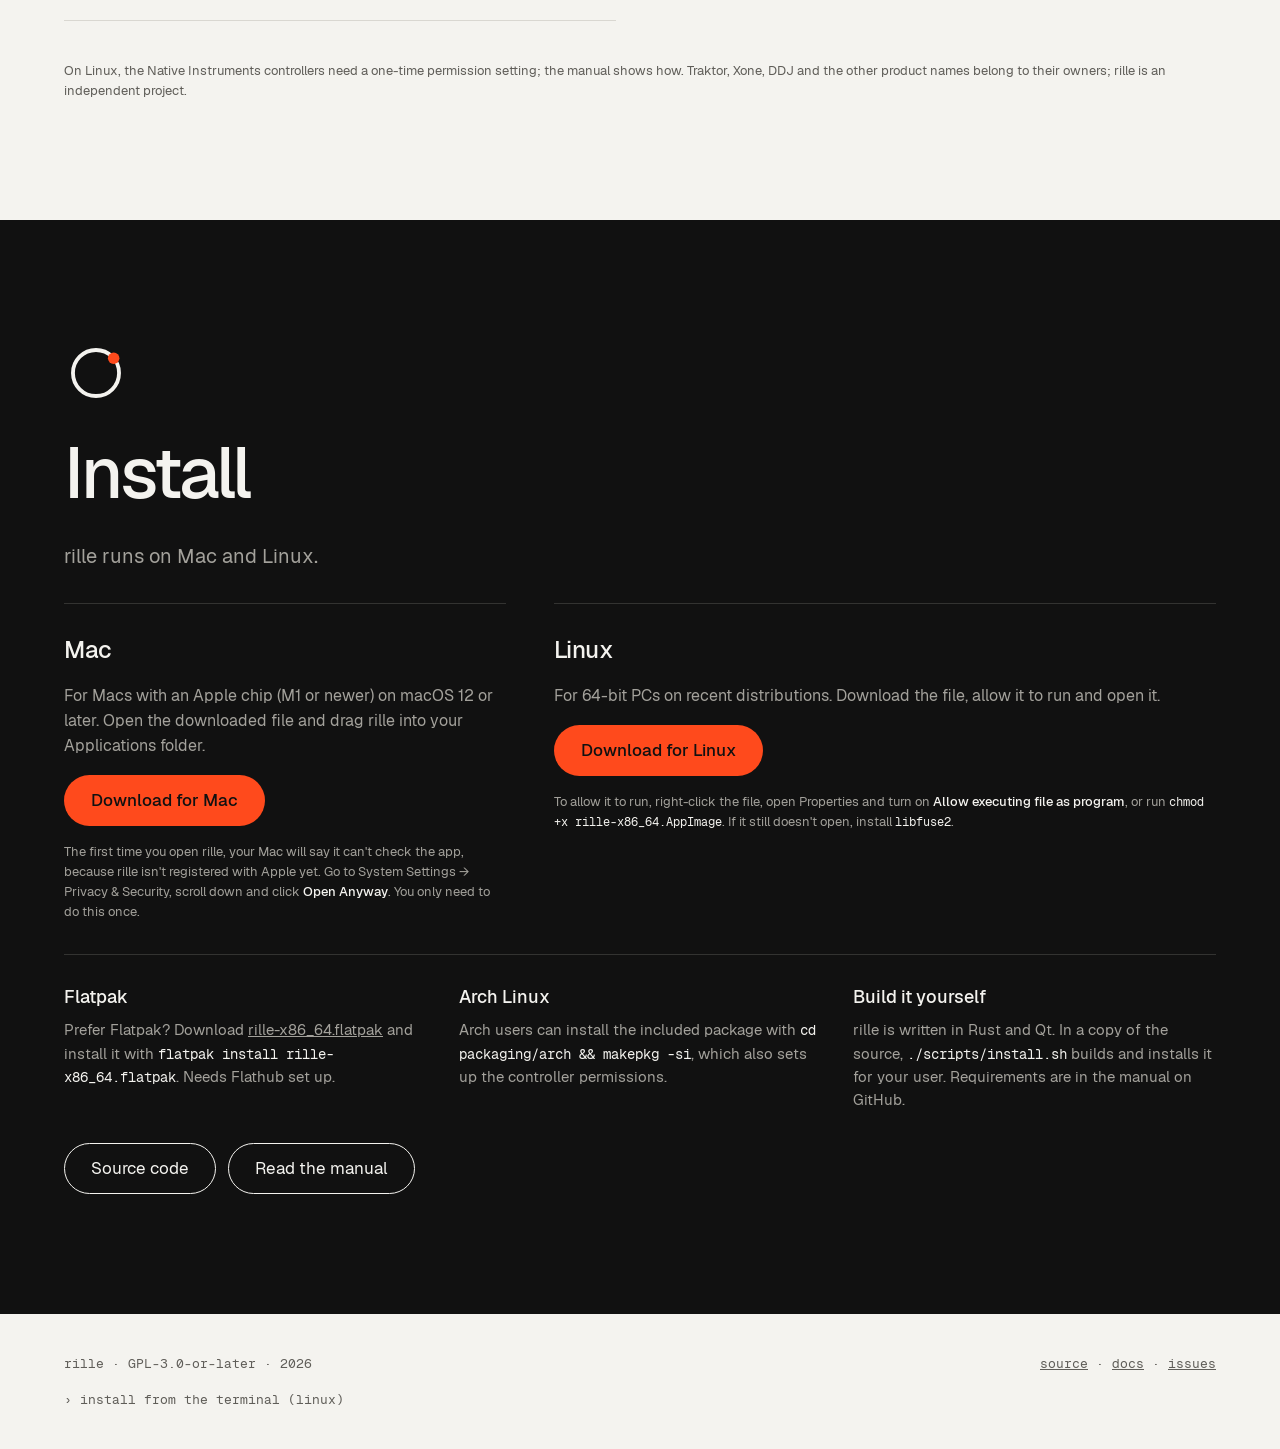
==== commit b9e9a415: "feat: update drum machine UI and remove deprecated demo functionality" ====
--- a/website/index.html
+++ b/website/index.html
@@ -195,47 +195,21 @@
       <p class="lead">A 16-step drum machine with eight instruments, built into rille. It plays in time with your tracks: step 1 falls on the first beat of the bar.</p>
     </div>
 
-    <div class="drum-demo" id="drum-demo" aria-label="Drum machine preview">
-      <div class="dd-top">
-        <button class="dd-play" type="button" aria-pressed="false" aria-label="Play">
-          <svg class="i-play" viewBox="0 0 24 24" aria-hidden="true"><path d="M7 4l13 8-13 8z"/></svg>
-          <svg class="i-pause" viewBox="0 0 24 24" aria-hidden="true"><path d="M6.5 5H10v14H6.5zM14 5h3.5v14H14z"/></svg>
-        </button>
-        <div class="dd-patterns" role="group" aria-label="Pattern">
-          <button type="button" data-pattern="0" aria-pressed="true">House</button>
-          <button type="button" data-pattern="1" aria-pressed="false">Techno</button>
-          <button type="button" data-pattern="2" aria-pressed="false">2-step</button>
-          <button type="button" data-pattern="3" aria-pressed="false">Breaks</button>
-        </div>
-        <div class="dd-tempo" role="group" aria-label="Tempo">
-          <button type="button" data-tempo="-1" aria-label="Slower">−</button>
-          <span class="dd-bpm"><b>124</b> BPM</span>
-          <button type="button" data-tempo="1" aria-label="Faster">+</button>
-        </div>
-        <label class="dd-swing">Swing <input type="range" min="0" max="1" step="0.05" value="0"></label>
-        <span class="dd-kit">909 Core</span>
-      </div>
-      <div class="dd-tabs" role="tablist" aria-label="Instrument"></div>
-      <div class="dd-steps" role="group" aria-label="Steps"></div>
-      <p class="dd-hint">Press play, choose an instrument and click steps to switch them; right-click for an accent. The sounds are made in your browser, the same way rille makes its factory kits.</p>
-    </div>
-
-    <div class="split drums-more">
-      <div class="copy">
-        <p>Three kits come with rille: 909 Core, 808 Boom and Minimal. Make your own from any samples by putting them in a folder, or drop a track from your library onto an instrument.</p>
-        <p>Sixteen patterns, swing, accents and live recording. Each instrument has its own tune, decay, level and mute. The drums have their own level, filter, effects and headphone cue.</p>
-        <p>Every button and knob can be mapped to a MIDI controller, with lights for the steps. The drum machine is off until you switch it on in the settings, above or below the decks.</p>
-        <ul class="tags">
-          <li>8 instruments</li><li>16 steps</li><li>16 patterns</li><li>Your own kits</li><li>MIDI mapping</li>
-        </ul>
-      </div>
-      <figure class="shot">
-        <picture>
-          <source srcset="assets/img/rille-drums.webp" type="image/webp">
-          <img src="assets/img/rille-drums.png" width="1592" height="992" alt="rille with the drum machine above two decks in sync: four sequencer rows for bass drum, snare, closed and open hi-hat, the playhead on step 10." loading="lazy">
-        </picture>
-      </figure>
-    </div>
+    <figure class="shot">
+      <picture>
+        <source srcset="assets/img/rille-drums.webp" type="image/webp">
+        <img src="assets/img/rille-drums.png" width="1592" height="992" alt="rille with the drum machine above two decks in sync: four sequencer rows for bass drum, snare, closed and open hi-hat, the playhead on step 10." loading="lazy">
+      </picture>
+    </figure>
+
+    <div class="drums-more">
+      <p>Three kits come with rille: 909 Core, 808 Boom and Minimal. Make your own from any samples by putting them in a folder, or drop a track from your library onto an instrument.</p>
+      <p>Sixteen patterns, swing, accents and live recording. Each instrument has its own tune, decay, level and mute. The drums have their own level, filter, effects and headphone cue.</p>
+      <p>Every button and knob can be mapped to a MIDI controller, with lights for the steps. The drum machine is off until you switch it on in the settings, above or below the decks.</p>
+    </div>
+    <ul class="tags">
+      <li>8 instruments</li><li>16 steps</li><li>16 patterns</li><li>Your own kits</li><li>MIDI mapping</li>
+    </ul>
   </div>
 </section>
 
@@ -535,264 +509,5 @@
   });
 })();
 </script>
-<script>
-// Drum machine preview: a small step sequencer like the one in rille, with
-// sounds synthesized by the same recipes as rille's "909 Core" kit (a kick
-// is a sine whose pitch falls, hats are square waves at metal ratios plus
-// noise, a clap is band-passed noise struck three times).
-(function () {
-  var root = document.getElementById('drum-demo');
-  if (!root) return;
-  var AC = window.AudioContext || window.webkitAudioContext;
-  var INST = [
-    { name: 'BD', full: 'Bass drum', color: '#f5a524' },
-    { name: 'SD', full: 'Snare drum', color: '#e5484d' },
-    { name: 'CH', full: 'Closed hi-hat', color: '#2ec4b6' },
-    { name: 'OH', full: 'Open hi-hat', color: '#35b8e0' },
-    { name: 'CP', full: 'Clap', color: '#bf5fe8' },
-    { name: 'RS', full: 'Rim shot', color: '#c6d83f' },
-    { name: 'LT', full: 'Tom', color: '#6b72f2' },
-    { name: 'CY', full: 'Cymbal', color: '#ec5c94' }
-  ];
-  // The factory grooves, as rows: . off, x on, X accent.
-  var PATTERNS = [
-    { BD: 'X...x...X...x...', CP: '....x.......x...', CH: 'x.x.x.x.x.x.x.x.', OH: '..x...x...x...x.' },
-    { BD: 'X...x...X...x...', CH: 'xxXxxxXxxxXxxxXx', OH: '..x...x...x...x.', RS: '...x..x....x..x.', CY: 'X...............' },
-    { BD: 'X.........x.....', SD: '....X.......X...', CH: 'x.xxx.x.x.xxx.x.', RS: '..........x...x.' },
-    { BD: 'X.........X.x...', SD: '....X..x.x..X..x', CH: 'x.x.x.x.x.x.x.x.', OH: '..............x.' }
-  ];
-  var grid = [], selected = 0, bpm = 124, swing = 0, playing = false;
-  var ctx = null, out = null, noise = null, openHats = [];
-  var nextTime = 0, nextStep = 0, timer = null, queue = [], shown = -1;
-
-  function load(p) {
-    grid = INST.map(function (inst) {
-      var row = PATTERNS[p][inst.name] || '................';
-      return row.split('').map(function (c) { return c === 'X' ? 2 : c === 'x' ? 1 : 0; });
-    });
-  }
-
-  // --- Sounds -------------------------------------------------------------
-  function setup() {
-    ctx = new AC();
-    var comp = ctx.createDynamicsCompressor();
-    comp.threshold.value = -10; comp.ratio.value = 4;
-    out = ctx.createGain(); out.gain.value = 0.7;
-    out.connect(comp); comp.connect(ctx.destination);
-    noise = ctx.createBuffer(1, ctx.sampleRate, ctx.sampleRate);
-    var d = noise.getChannelData(0), seed = 1;
-    for (var i = 0; i < d.length; i++) { seed = (seed * 16807) % 2147483647; d[i] = seed / 1073741823.5 - 1; }
-  }
-  function env(t, level, tau, dest) {
-    var g = ctx.createGain();
-    g.gain.setValueAtTime(level, t);
-    g.gain.setTargetAtTime(0, t, tau);
-    g.connect(dest || out);
-    return g;
-  }
-  function osc(type, freq, t, len, dest) {
-    var o = ctx.createOscillator();
-    o.type = type; o.frequency.setValueAtTime(freq, t);
-    o.connect(dest); o.start(t); o.stop(t + len);
-    return o;
-  }
-  function noiseSrc(t, len, dest) {
-    var n = ctx.createBufferSource();
-    n.buffer = noise; n.loop = true;
-    n.connect(dest); n.start(t, Math.random() * 0.5); n.stop(t + len);
-    return n;
-  }
-  function filter(type, freq, q, dest) {
-    var f = ctx.createBiquadFilter();
-    f.type = type; f.frequency.value = freq; f.Q.value = q;
-    f.connect(dest);
-    return f;
-  }
-  function metal(t, len, dest, scale) {
-    [205.3, 304.4, 369.6, 522.7, 540, 800].forEach(function (f) { osc('square', f * scale, t, len, dest); });
-  }
-  var SOUND = [
-    function kick(t, v) {
-      var o = osc('sine', 260, t, 0.8, env(t, v, 0.38));
-      o.frequency.setTargetAtTime(52, t, 0.035);
-      osc('sine', 1800, t, 0.02, env(t, v * 0.5, 0.0025));
-    },
-    function snare(t, v) {
-      osc('triangle', 190, t, 0.4, env(t, v * 0.55, 0.06));
-      noiseSrc(t, 0.8, filter('highpass', 1800, 0.8, env(t, v * 0.8, 0.16)));
-    },
-    function closedHat(t, v) {
-      openHats.forEach(function (g) { g.gain.cancelScheduledValues(t); g.gain.setTargetAtTime(0, t, 0.004); });
-      openHats = [];
-      hat(t, v, 0.045);
-    },
-    function openHat(t, v) {
-      var g = hat(t, v, 0.32);
-      openHats.push(g);
-      if (openHats.length > 4) openHats.shift();
-    },
-    function clap(t, v) {
-      var bp = filter('bandpass', 1150, 1.6, out);
-      var g = ctx.createGain();
-      g.connect(bp);
-      g.gain.setValueAtTime(0, t);
-      [0, 0.011, 0.022].forEach(function (s) {
-        g.gain.setValueAtTime(v * 1.4, t + s);
-        g.gain.setTargetAtTime(0, t + s, 0.0035);
-      });
-      g.gain.setValueAtTime(v * 0.9, t + 0.03);
-      g.gain.setTargetAtTime(0, t + 0.03, 0.14);
-      noiseSrc(t, 0.9, g);
-    },
-    function rim(t, v) {
-      var g = env(t, v * 0.6, 0.011);
-      osc('sine', 1700, t, 0.1, g);
-      osc('sine', 455, t, 0.1, g);
-    },
-    function tom(t, v) {
-      var o = osc('sine', 187, t, 1.5, env(t, v, 0.32));
-      o.frequency.setTargetAtTime(125, t, 0.05);
-    },
-    function cymbal(t, v) {
-      var hp = filter('highpass', 5000, 0.7, env(t, v * 0.45, 1.1));
-      metal(t, 4.5, hp, 24 * 1.07);
-      noiseSrc(t, 4.5, hp);
-    }
-  ];
-  function hat(t, v, tau) {
-    var g = env(t, v * 0.5, tau);
-    var bp = filter('bandpass', 10000, 1.2, filter('highpass', 7000, 0.7, g));
-    var m = ctx.createGain(); m.gain.value = 0.35; m.connect(bp);
-    metal(t, tau * 7, m, 16);
-    noiseSrc(t, tau * 7, bp);
-    return g;
-  }
-  function hit(i, t, accent) {
-    SOUND[i](t, accent ? 1 : 0.7);
-    queue.push({ flash: i, time: t });
-  }
-
-  // --- Sequencer ------------------------------------------------------------
-  function stepTime(s) {
-    var sixteenth = 60 / bpm / 4;
-    return s % 2 === 1 ? swing * 0.5 * sixteenth : 0;
-  }
-  function schedule() {
-    while (nextTime < ctx.currentTime + 0.12) {
-      var s = nextStep % 16, t = nextTime + stepTime(s);
-      for (var i = 0; i < INST.length; i++) if (grid[i][s]) hit(i, t, grid[i][s] === 2);
-      queue.push({ step: s, time: t });
-      nextTime += 60 / bpm / 4;
-      nextStep++;
-    }
-  }
-  function draw() {
-    if (!ctx) return;
-    while (queue.length && queue[0].time <= ctx.currentTime) {
-      var e = queue.shift();
-      if (e.step !== undefined) { shown = e.step; render(); }
-      else flash(e.flash);
-    }
-    if (playing || queue.length) requestAnimationFrame(draw);
-  }
-  function start() {
-    if (!ctx) setup();
-    if (ctx.state === 'suspended') ctx.resume();
-    playing = true;
-    nextStep = 0;
-    nextTime = ctx.currentTime + 0.06;
-    schedule();
-    timer = setInterval(schedule, 25);
-    requestAnimationFrame(draw);
-    render();
-  }
-  function stop() {
-    playing = false;
-    clearInterval(timer);
-    queue = [];
-    shown = -1;
-    render();
-  }
-
-  // --- Panel ----------------------------------------------------------------
-  var playBtn = root.querySelector('.dd-play');
-  var tabs = root.querySelector('.dd-tabs');
-  var steps = root.querySelector('.dd-steps');
-  var bpmText = root.querySelector('.dd-bpm b');
-  INST.forEach(function (inst, i) {
-    var b = document.createElement('button');
-    b.type = 'button';
-    b.setAttribute('role', 'tab');
-    b.style.setProperty('--c', inst.color);
-    b.title = inst.full + ' (double-click to play)';
-    b.innerHTML = '<span class="dot"></span>' + inst.name;
-    b.addEventListener('click', function () { selected = i; render(); });
-    b.addEventListener('dblclick', function () {
-      if (!ctx) setup();
-      if (ctx.state === 'suspended') ctx.resume();
-      hit(i, ctx.currentTime + 0.01, true);
-      requestAnimationFrame(draw);
-    });
-    tabs.appendChild(b);
-  });
-  for (var s = 0; s < 16; s++) {
-    (function (s) {
-      var b = document.createElement('button');
-      b.type = 'button';
-      b.innerHTML = '<span>' + (s + 1) + '</span>';
-      b.addEventListener('click', function (e) {
-        var row = grid[selected];
-        row[s] = e.shiftKey ? (row[s] === 2 ? 1 : 2) : (row[s] ? 0 : 1);
-        render();
-      });
-      b.addEventListener('contextmenu', function (e) {
-        e.preventDefault();
-        var row = grid[selected];
-        row[s] = row[s] === 2 ? 1 : 2;
-        render();
-      });
-      steps.appendChild(b);
-    })(s);
-  }
-  function flash(i) {
-    var t = tabs.children[i];
-    t.classList.remove('hit');
-    void t.offsetWidth;
-    t.classList.add('hit');
-  }
-  function render() {
-    var color = INST[selected].color;
-    root.style.setProperty('--sel', color);
-    [].forEach.call(tabs.children, function (t, i) {
-      t.setAttribute('aria-selected', String(i === selected));
-      t.classList.toggle('used', grid[i].some(function (v) { return v; }));
-    });
-    [].forEach.call(steps.children, function (b, s) {
-      var v = grid[selected][s];
-      b.className = (v ? 'on' : '') + (v === 2 ? ' accent' : '') + (s === shown ? ' head' : '') + (s % 4 === 0 ? ' beat' : '');
-      b.setAttribute('aria-pressed', String(!!v));
-      b.setAttribute('aria-label', INST[selected].full + ', step ' + (s + 1) + (v === 2 ? ', accent' : ''));
-    });
-    playBtn.setAttribute('aria-pressed', String(playing));
-    playBtn.setAttribute('aria-label', playing ? 'Stop' : 'Play');
-    bpmText.textContent = bpm;
-  }
-  playBtn.addEventListener('click', function () { playing ? stop() : start(); });
-  root.querySelectorAll('[data-pattern]').forEach(function (b) {
-    b.addEventListener('click', function () {
-      root.querySelectorAll('[data-pattern]').forEach(function (o) { o.setAttribute('aria-pressed', String(o === b)); });
-      load(Number(b.dataset.pattern));
-      render();
-    });
-  });
-  root.querySelectorAll('[data-tempo]').forEach(function (b) {
-    b.addEventListener('click', function () { bpm = Math.max(90, Math.min(150, bpm + Number(b.dataset.tempo))); render(); });
-  });
-  root.querySelector('.dd-swing input').addEventListener('input', function (e) { swing = Number(e.target.value); });
-  document.addEventListener('visibilitychange', function () { if (document.hidden && playing) stop(); });
-  load(0);
-  render();
-})();
-</script>
 </body>
 </html>
--- a/website/style.css
+++ b/website/style.css
@@ -203,79 +203,12 @@
 .steps p { font-size: 16px; color: var(--text); }
 .split-note { grid-column: 1 / -1; }
 
-/* Drum machine: the preview panel uses the app's own palette. */
+/* Drum machine */
 .drums-head { display: grid; grid-template-columns: minmax(0, 5fr) minmax(0, 7fr); gap: 64px; align-items: end; }
 .drums-head .copy { display: flex; flex-direction: column; gap: 20px; }
 .drums-head .lead { color: var(--on-ink-dim); }
-.drums-more { align-items: center; }
-.drums-more .copy p { font-size: 18px; line-height: 1.55; }
-
-.drum-demo {
-  --app-panel: #151514; --app-control: #282725; --app-top: #2f2e2b; --app-bottom: #232220;
-  --app-border: #2e2d2a; --app-text: #f4f3ef; --app-dim: #a3a19b; --app-faint: #77756f; --app-play: #5fd068;
-  --sel: #f5a524;
-  display: flex; flex-direction: column; gap: 10px; padding: 14px;
-  background: var(--app-panel); border: 1px solid var(--ink-line); border-radius: 14px;
-  color: var(--app-text); font-family: var(--sans); user-select: none; -webkit-user-select: none;
-}
-.drum-demo button { font: inherit; color: inherit; cursor: pointer; }
-.drum-demo button:focus-visible { outline-offset: 1px; }
-.dd-top { display: flex; align-items: center; gap: 12px; flex-wrap: wrap; }
-.dd-play {
-  display: grid; place-items: center; width: 64px; height: 40px; padding: 0; border-radius: 6px;
-  border: 1px solid var(--app-border); background: linear-gradient(var(--app-top), var(--app-bottom));
-}
-.dd-play svg { width: 18px; height: 18px; fill: currentColor; }
-.dd-play .i-pause { display: none; }
-.dd-play[aria-pressed="true"] { background: linear-gradient(#77de7f, var(--app-play)); border-color: #8be592; color: var(--ink); }
-.dd-play[aria-pressed="true"] .i-play { display: none; }
-.dd-play[aria-pressed="true"] .i-pause { display: block; }
-.dd-patterns, .dd-tempo { display: flex; gap: 4px; }
-.dd-patterns button, .dd-tempo button {
-  height: 32px; padding: 0 12px; border-radius: 5px; border: 1px solid var(--app-border);
-  background: linear-gradient(var(--app-top), var(--app-bottom)); font-size: 13px; font-weight: 500;
-}
-.dd-patterns button:hover, .dd-tempo button:hover { background: #3a3935; }
-.dd-patterns button[aria-pressed="true"] { background: var(--app-dim); border-color: #bdbbb5; color: var(--ink); }
-.dd-tempo { align-items: center; }
-.dd-tempo button { width: 32px; padding: 0; font-size: 16px; }
-.dd-bpm { font-family: var(--mono); font-size: 13px; color: var(--app-dim); min-width: 72px; text-align: center; }
-.dd-bpm b { font-weight: 400; color: var(--app-text); font-size: 16px; }
-.dd-swing { display: flex; align-items: center; gap: 8px; font-family: var(--mono); font-size: 12px; color: var(--app-dim); text-transform: uppercase; }
-.dd-swing input { width: 90px; accent-color: var(--sel); }
-.dd-kit { margin-left: auto; font-size: 13px; font-weight: 500; padding: 7px 12px; border-radius: 5px; border: 1px solid var(--app-border); background: linear-gradient(var(--app-top), var(--app-bottom)); }
-.dd-tabs { display: grid; grid-template-columns: repeat(8, minmax(0, 1fr)); gap: 4px; }
-.dd-tabs button {
-  position: relative; display: flex; align-items: center; justify-content: center; gap: 6px; height: 30px; padding: 0;
-  border-radius: 5px; border: 1px solid var(--app-border); background: var(--app-control);
-  font-size: 13px; font-weight: 600; color: var(--app-dim); overflow: hidden;
-}
-.dd-tabs button:hover { background: #3a3935; }
-.dd-tabs .dot { width: 6px; height: 6px; border-radius: 3px; background: #272624; }
-.dd-tabs .used .dot { background: var(--c); }
-.dd-tabs [aria-selected="true"] { color: var(--app-text); border-color: var(--c); background: color-mix(in srgb, var(--c) 22%, #111); box-shadow: inset 0 -2px 0 var(--c); }
-.dd-tabs button::after { content: ""; position: absolute; inset: 0; background: var(--c); opacity: 0; pointer-events: none; }
-.dd-tabs .hit::after { animation: dd-hit .18s ease-out; }
-@keyframes dd-hit { from { opacity: .5; } to { opacity: 0; } }
-.dd-steps { display: grid; grid-template-columns: repeat(16, minmax(0, 1fr)); gap: 4px; }
-.dd-steps button {
-  position: relative; height: 64px; padding: 0; border-radius: 5px; border: 1px solid var(--app-border);
-  background: var(--app-bottom); transition: background-color .08s ease;
-}
-.dd-steps button:nth-child(4n+1) { margin-left: 6px; }
-.dd-steps button:first-child { margin-left: 0; }
-.dd-steps .beat { background: var(--app-top); }
-.dd-steps button:hover { background: #3a3935; }
-.dd-steps span { position: absolute; left: 6px; bottom: 4px; font-size: 11px; color: var(--app-faint); }
-.dd-steps .on { background: color-mix(in srgb, var(--sel) 68%, #000); border-color: color-mix(in srgb, var(--sel) 80%, #fff); }
-.dd-steps .on:hover { background: color-mix(in srgb, var(--sel) 80%, #000); }
-.dd-steps .accent { background: var(--sel); }
-.dd-steps .accent::before { content: ""; position: absolute; left: 5px; right: 5px; top: 5px; height: 3px; border-radius: 2px; background: var(--app-text); }
-.dd-steps .on span { color: rgba(0,0,0,.55); }
-.dd-steps .head { border: 2px solid var(--app-text); }
-.dd-steps .head::after { content: ""; position: absolute; inset: 0; border-radius: 3px; background: #fff; opacity: .08; }
-.dd-steps .on.head::after { opacity: .4; }
-.dd-hint { font-size: 13px; color: var(--app-faint); }
+.drums-more { display: grid; grid-template-columns: repeat(3, minmax(0, 1fr)); gap: 40px; border-top: 1px solid var(--ink-line); padding-top: 28px; }
+.drums-more p { font-size: 16px; line-height: 1.55; color: var(--on-ink-dim); }
 
 /* Controllers */
 .hardware { list-style: none; margin: 0; padding: 0; grid-template-columns: repeat(2, minmax(0, 1fr)); border-top: 1px solid var(--fg); column-gap: 48px; }
@@ -412,13 +345,7 @@
   .shot img, .shot picture { border-radius: 8px; }
   .hardware li { flex-direction: column; gap: 4px; }
   .code pre { padding-right: 24px; padding-top: 52px; font-size: 13px; }
-  .drum-demo { padding: 10px; border-radius: 10px; }
-  .dd-kit { display: none; }
-  .dd-tabs { grid-template-columns: repeat(4, minmax(0, 1fr)); }
-  .dd-steps { grid-template-columns: repeat(8, minmax(0, 1fr)); }
-  .dd-steps button { height: 48px; }
-  .dd-steps button:nth-child(4n+1) { margin-left: 0; }
-  .dd-steps button:nth-child(8n+5) { margin-left: 4px; }
+  .drums-more { grid-template-columns: minmax(0, 1fr); gap: 20px; }
 }
 @media (prefers-reduced-motion: reduce) {
   html { scroll-behavior: auto; }
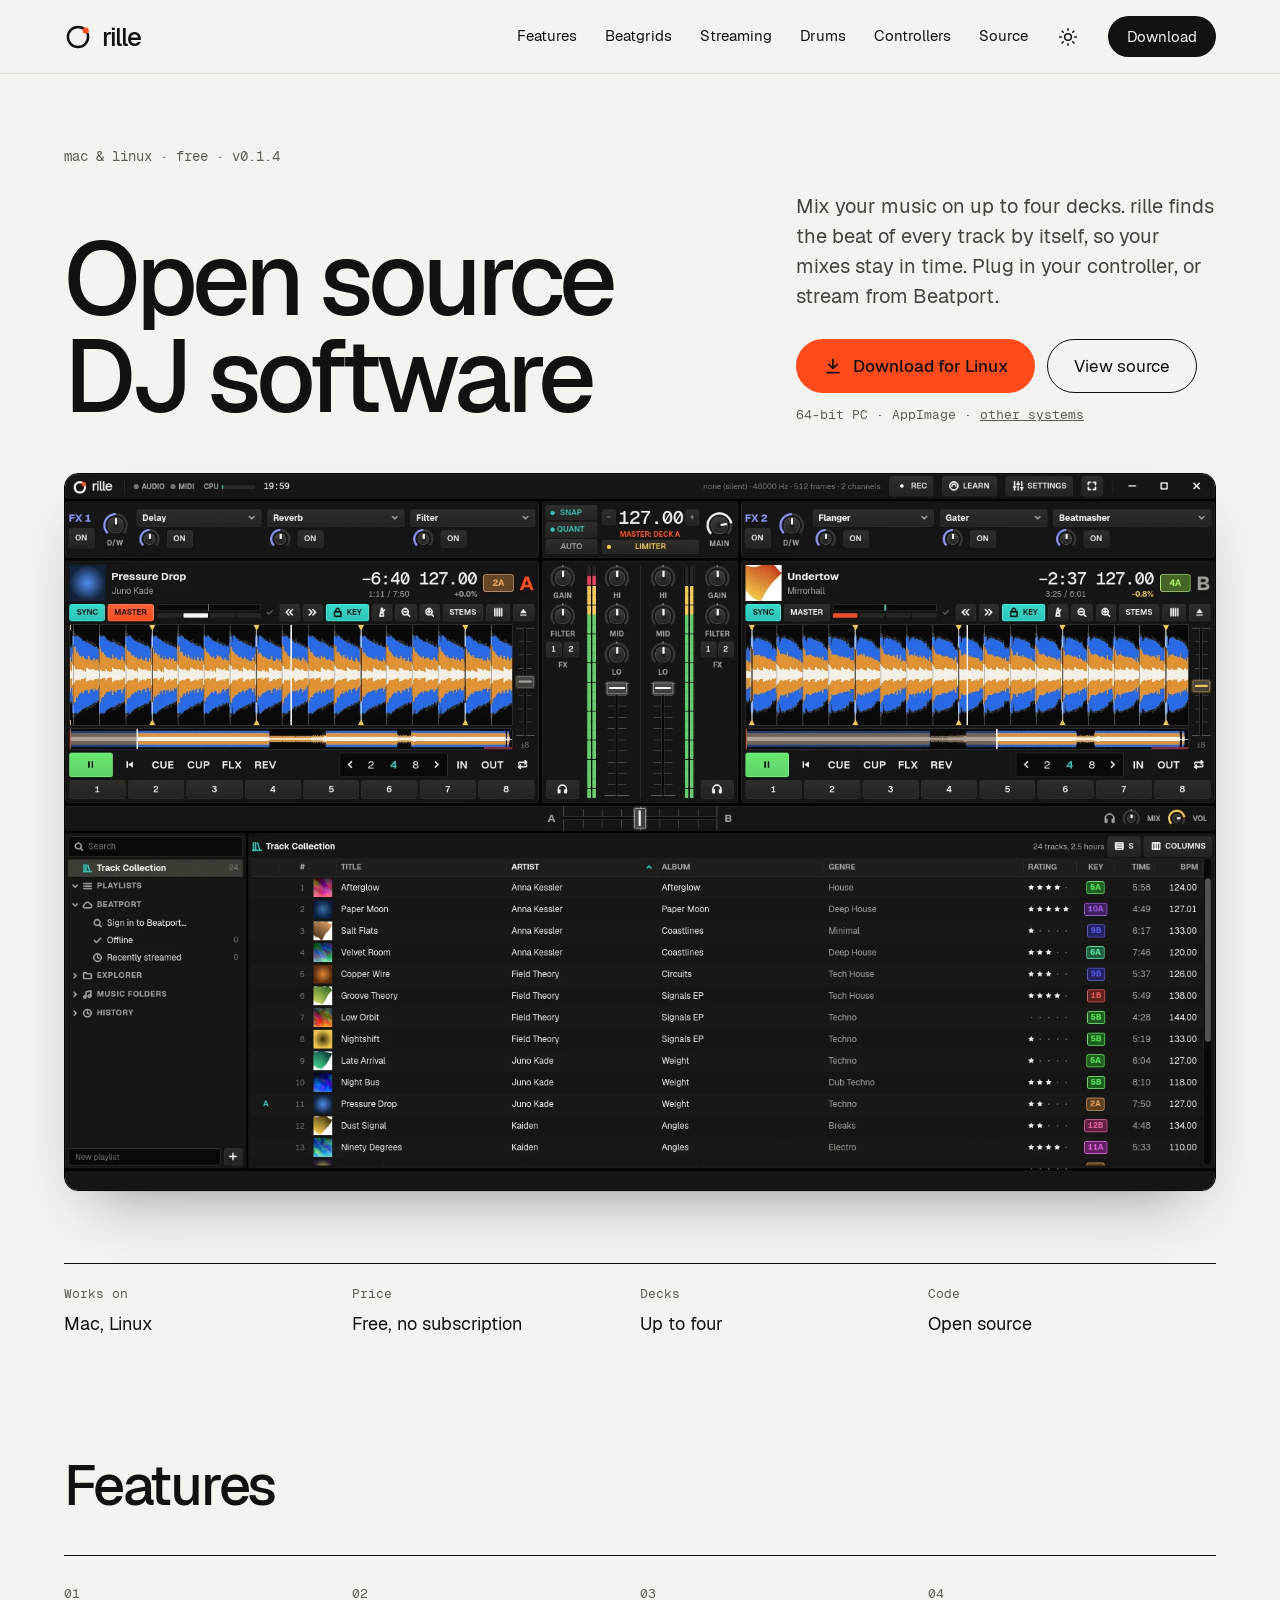
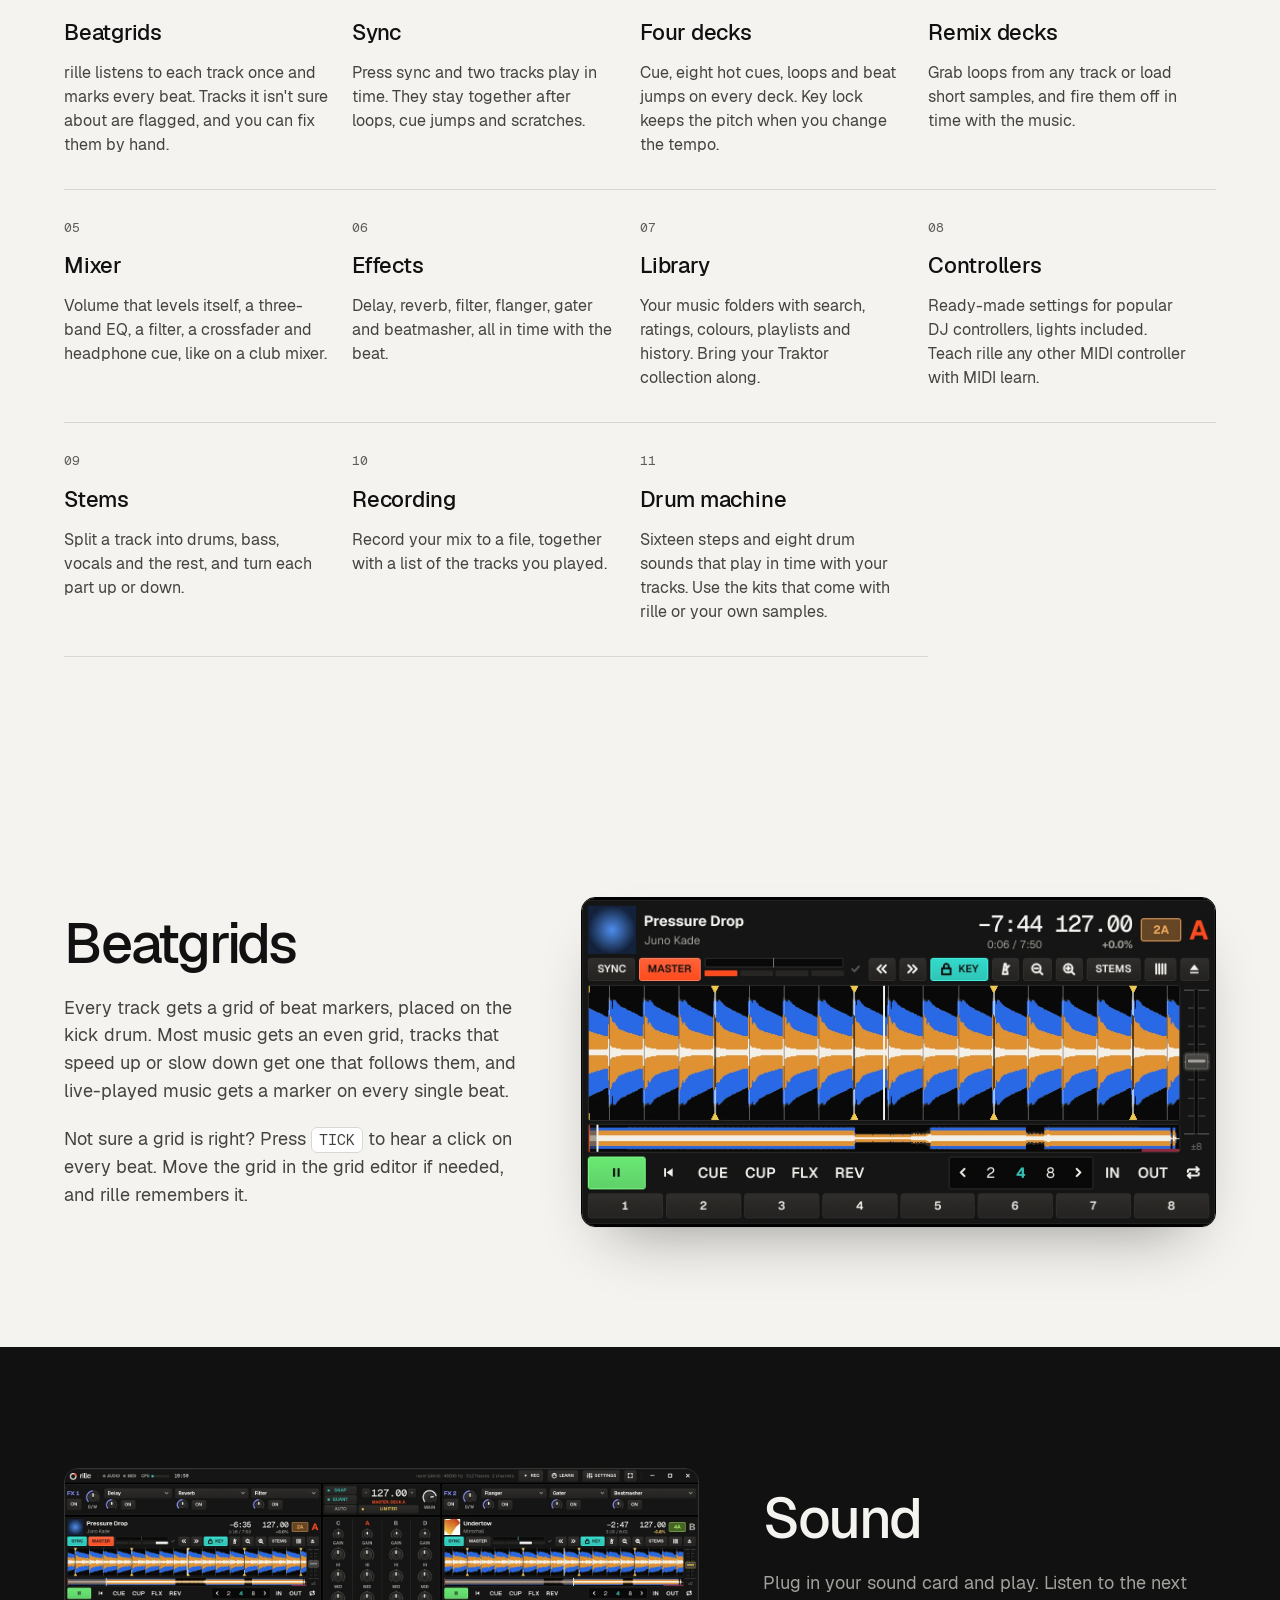
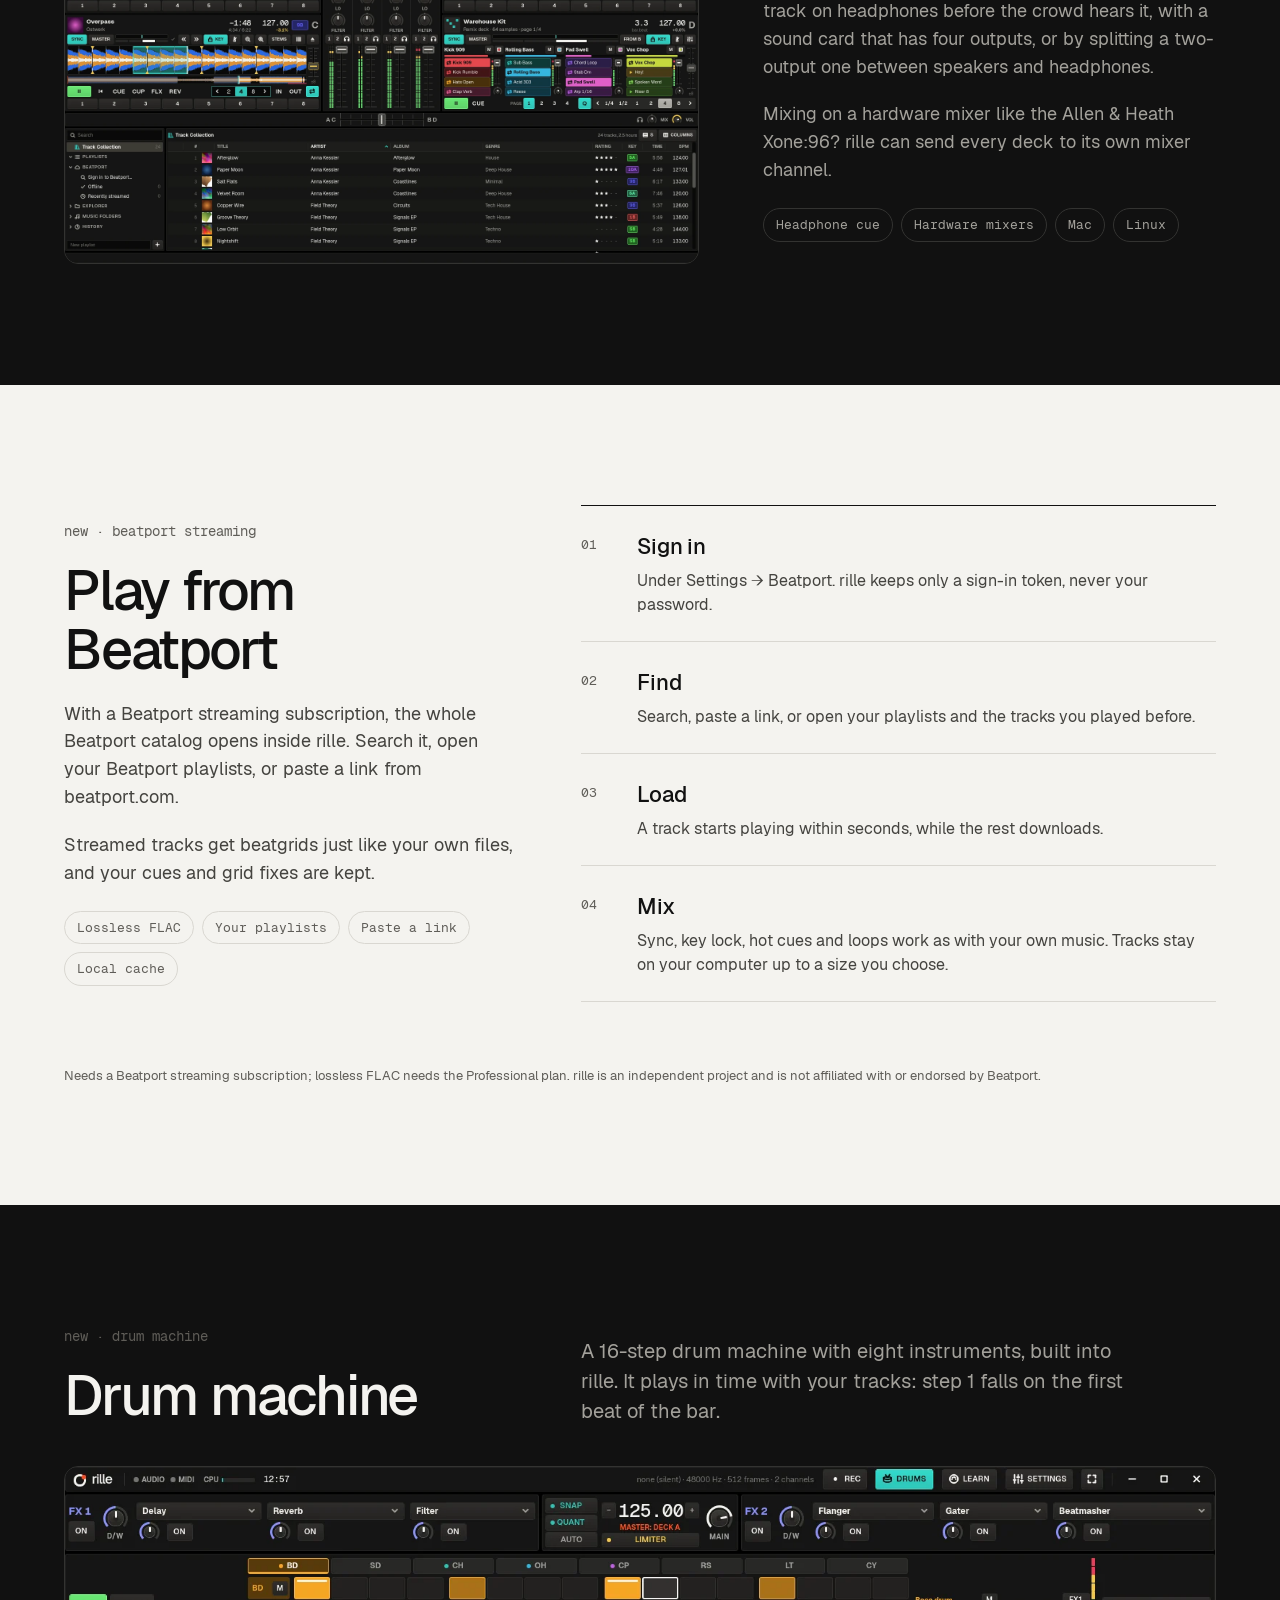
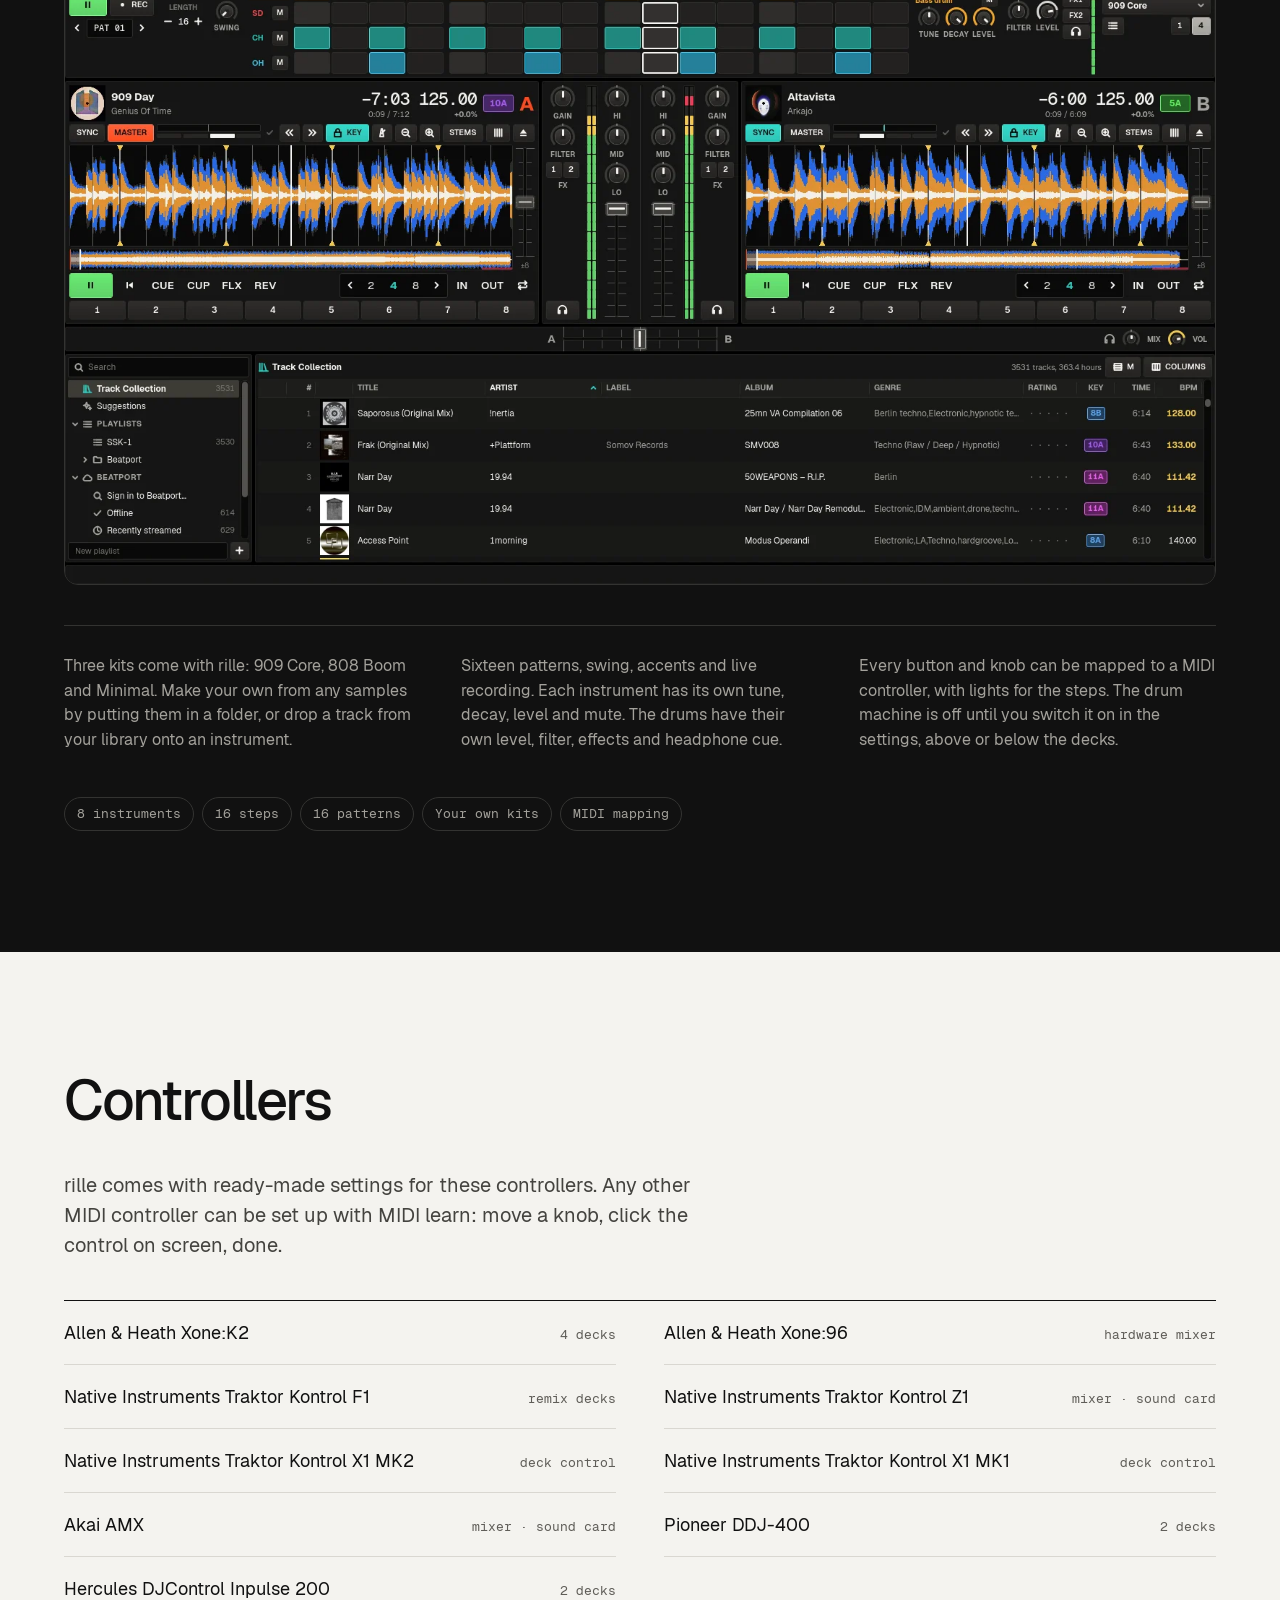
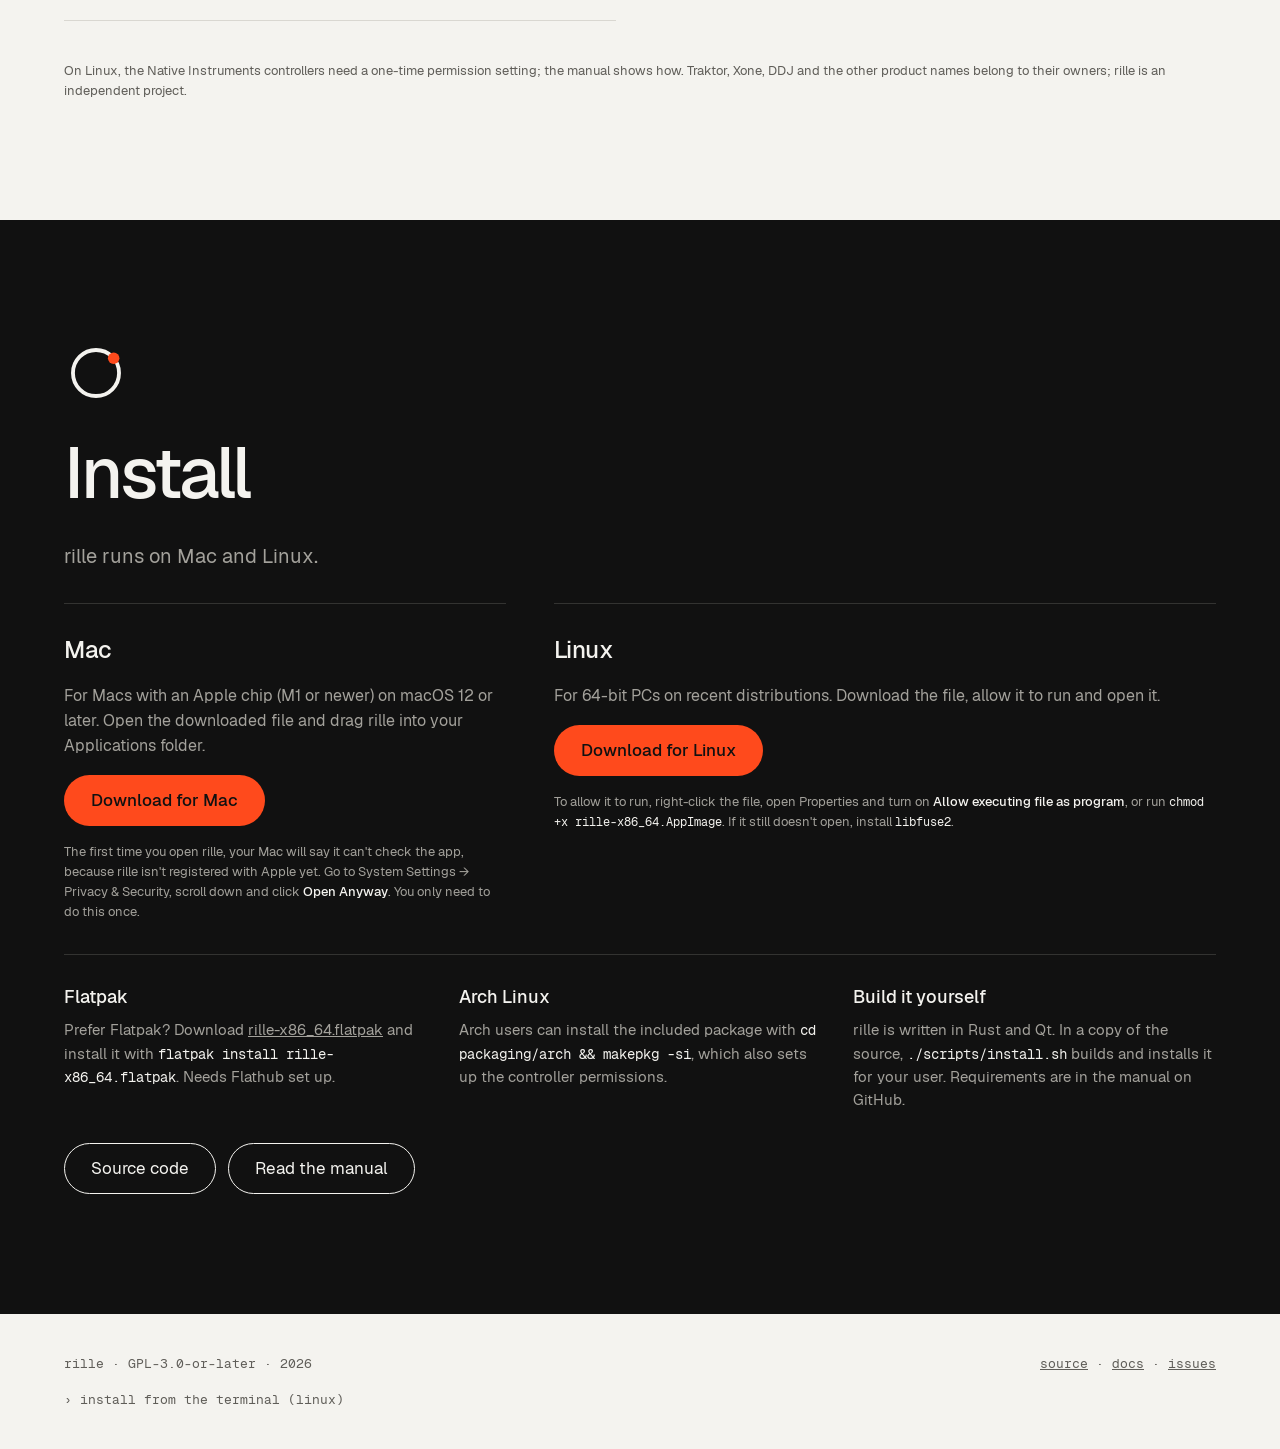
==== commit 9e003bcd: "release 0.1.4" ====
--- a/website/index.html
+++ b/website/index.html
@@ -55,7 +55,7 @@
 <main id="main">
 
 <section class="wrap hero">
-  <span class="label">mac &amp; linux · free · v0.1.3</span>
+  <span class="label">mac &amp; linux · free · v0.1.4</span>
   <h1>Open source<br>DJ software</h1>
   <div class="hero-copy">
     <p class="lead">Mix your music on up to four decks. rille finds the beat of every track by itself, so your mixes stay in time. Plug in your controller, or stream from Beatport.</p>
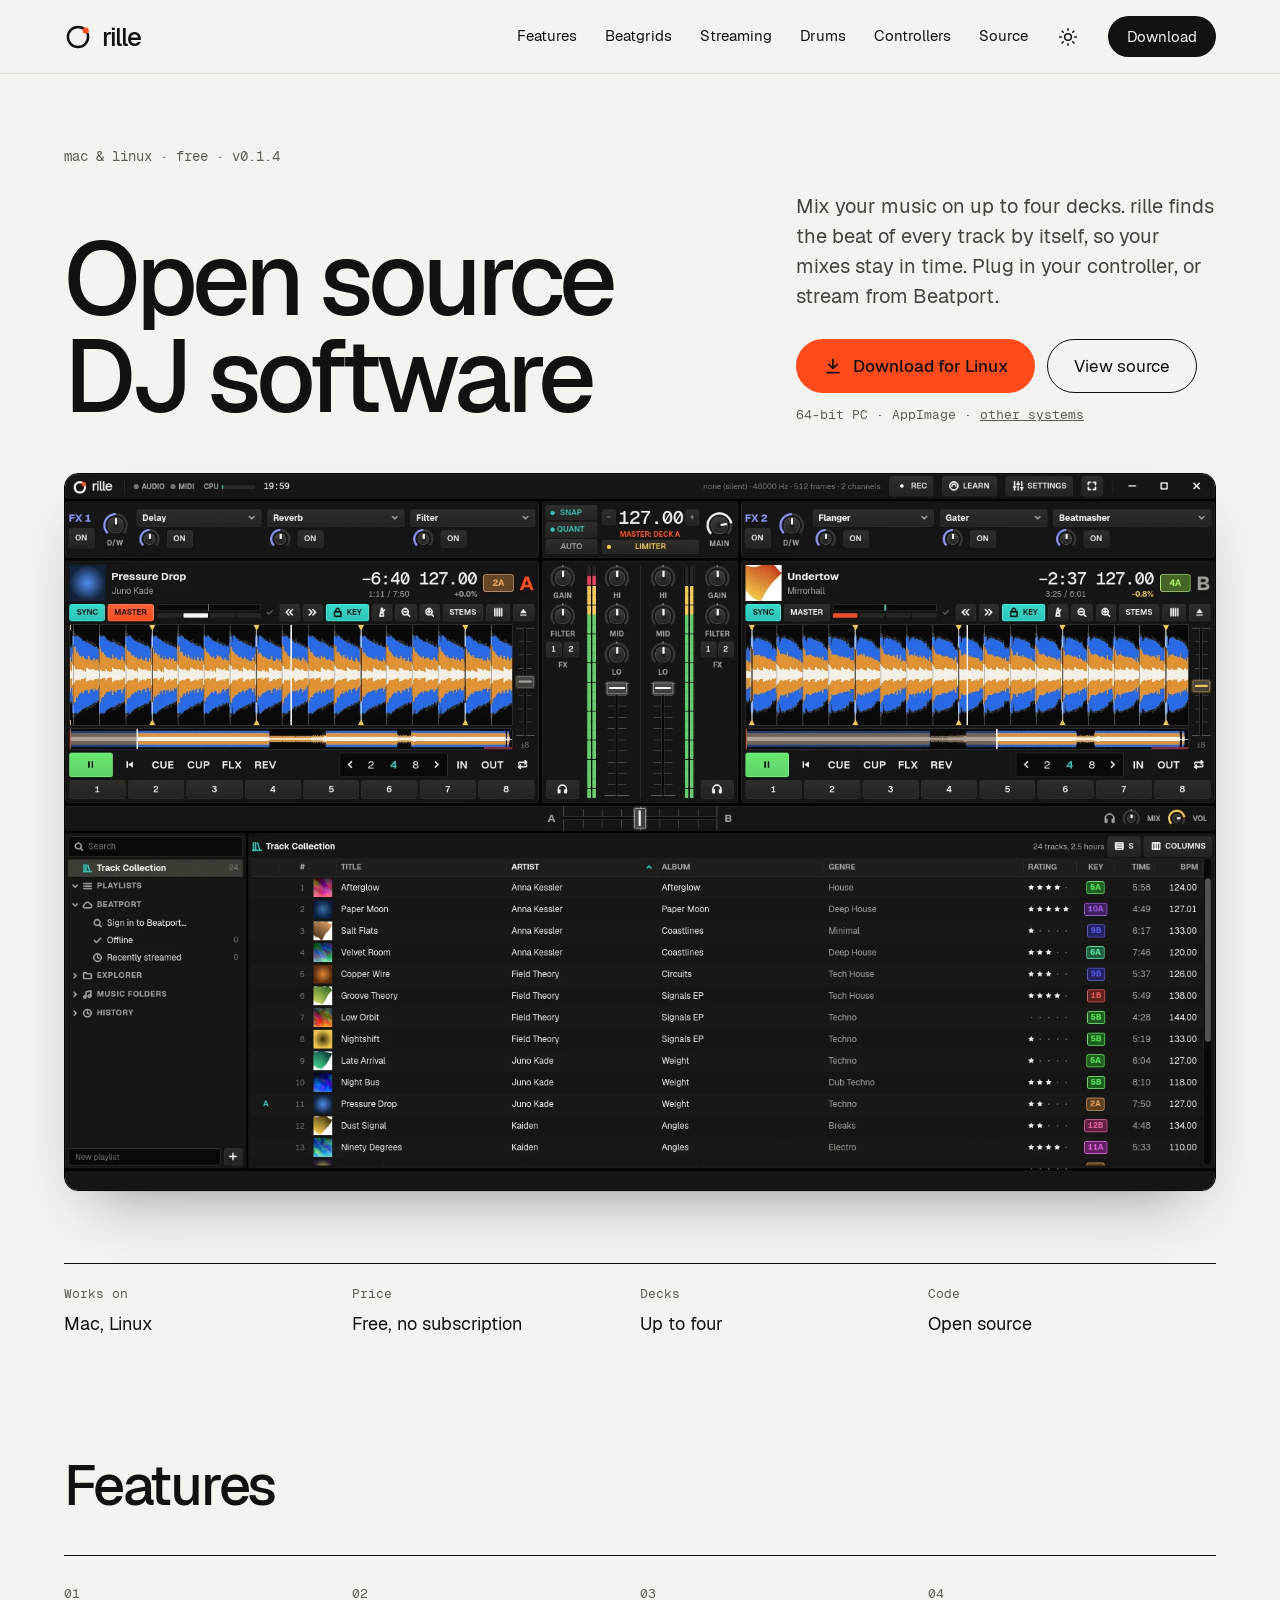
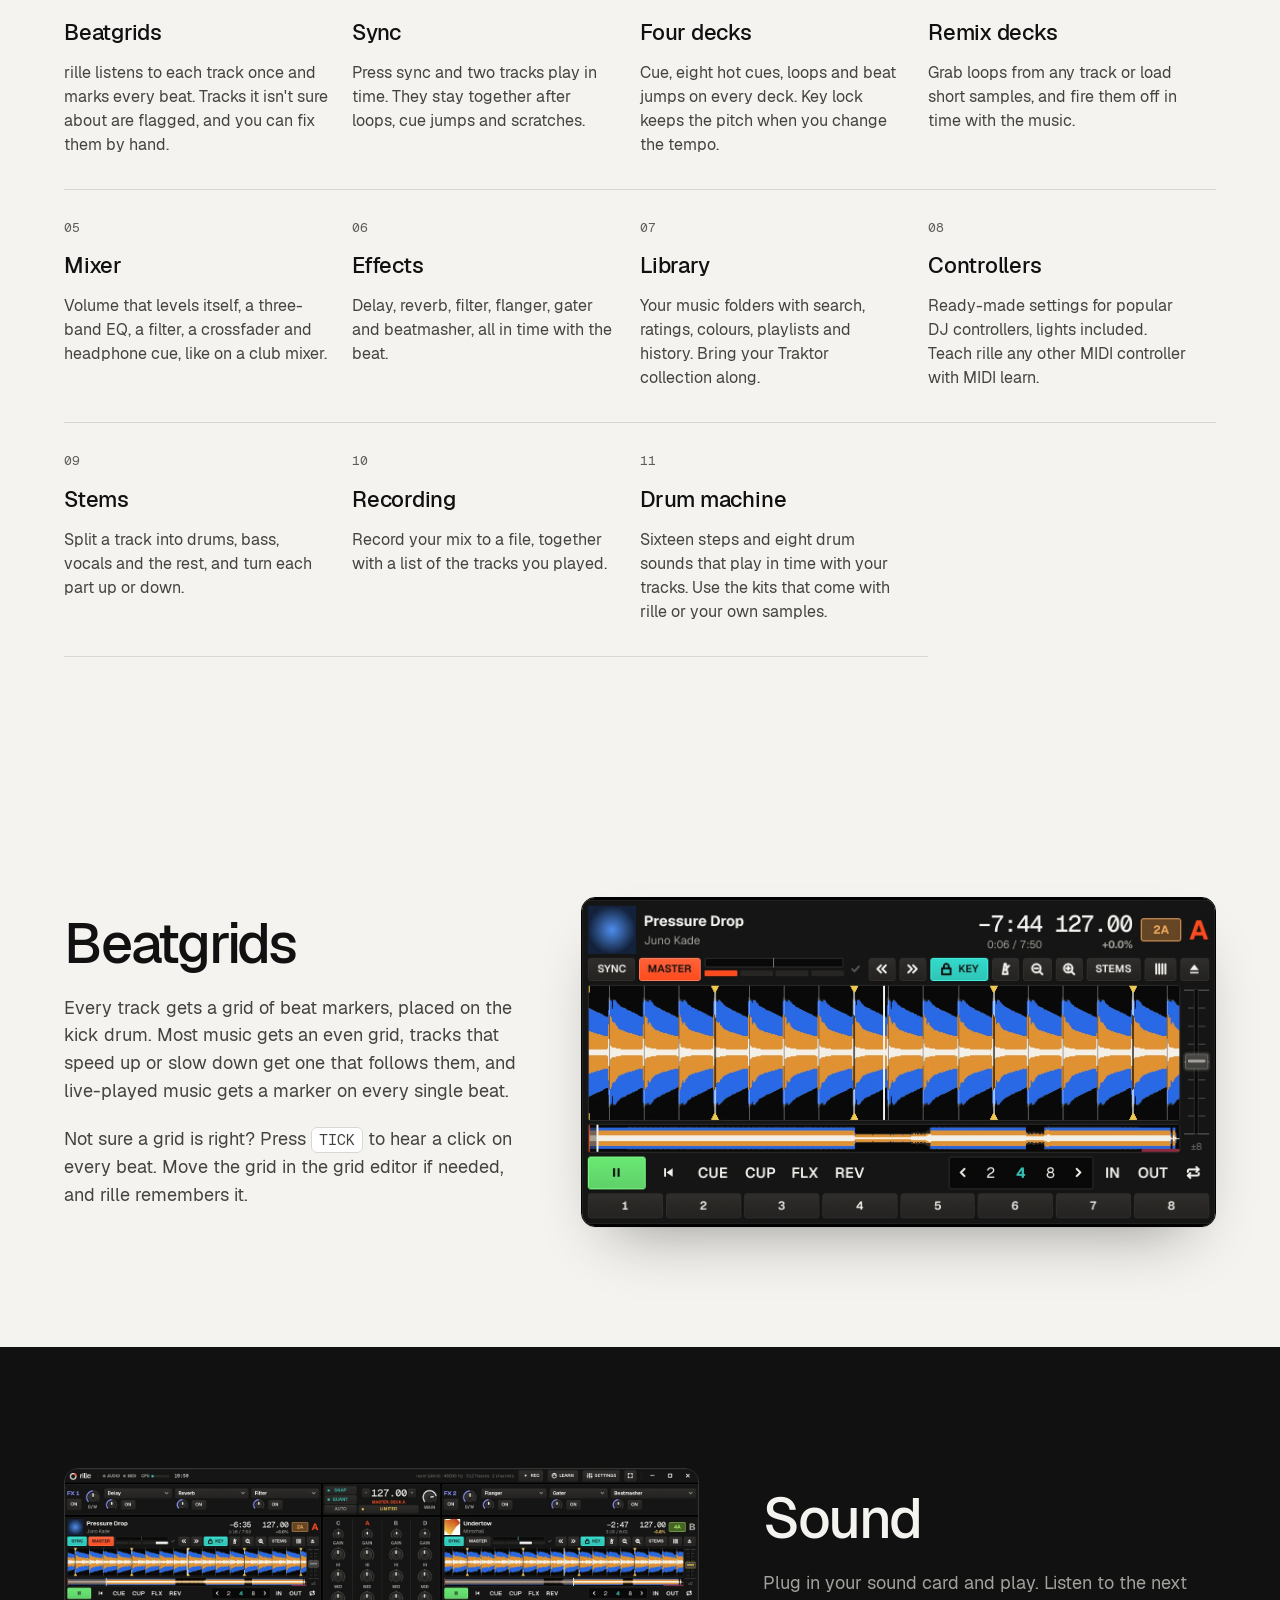
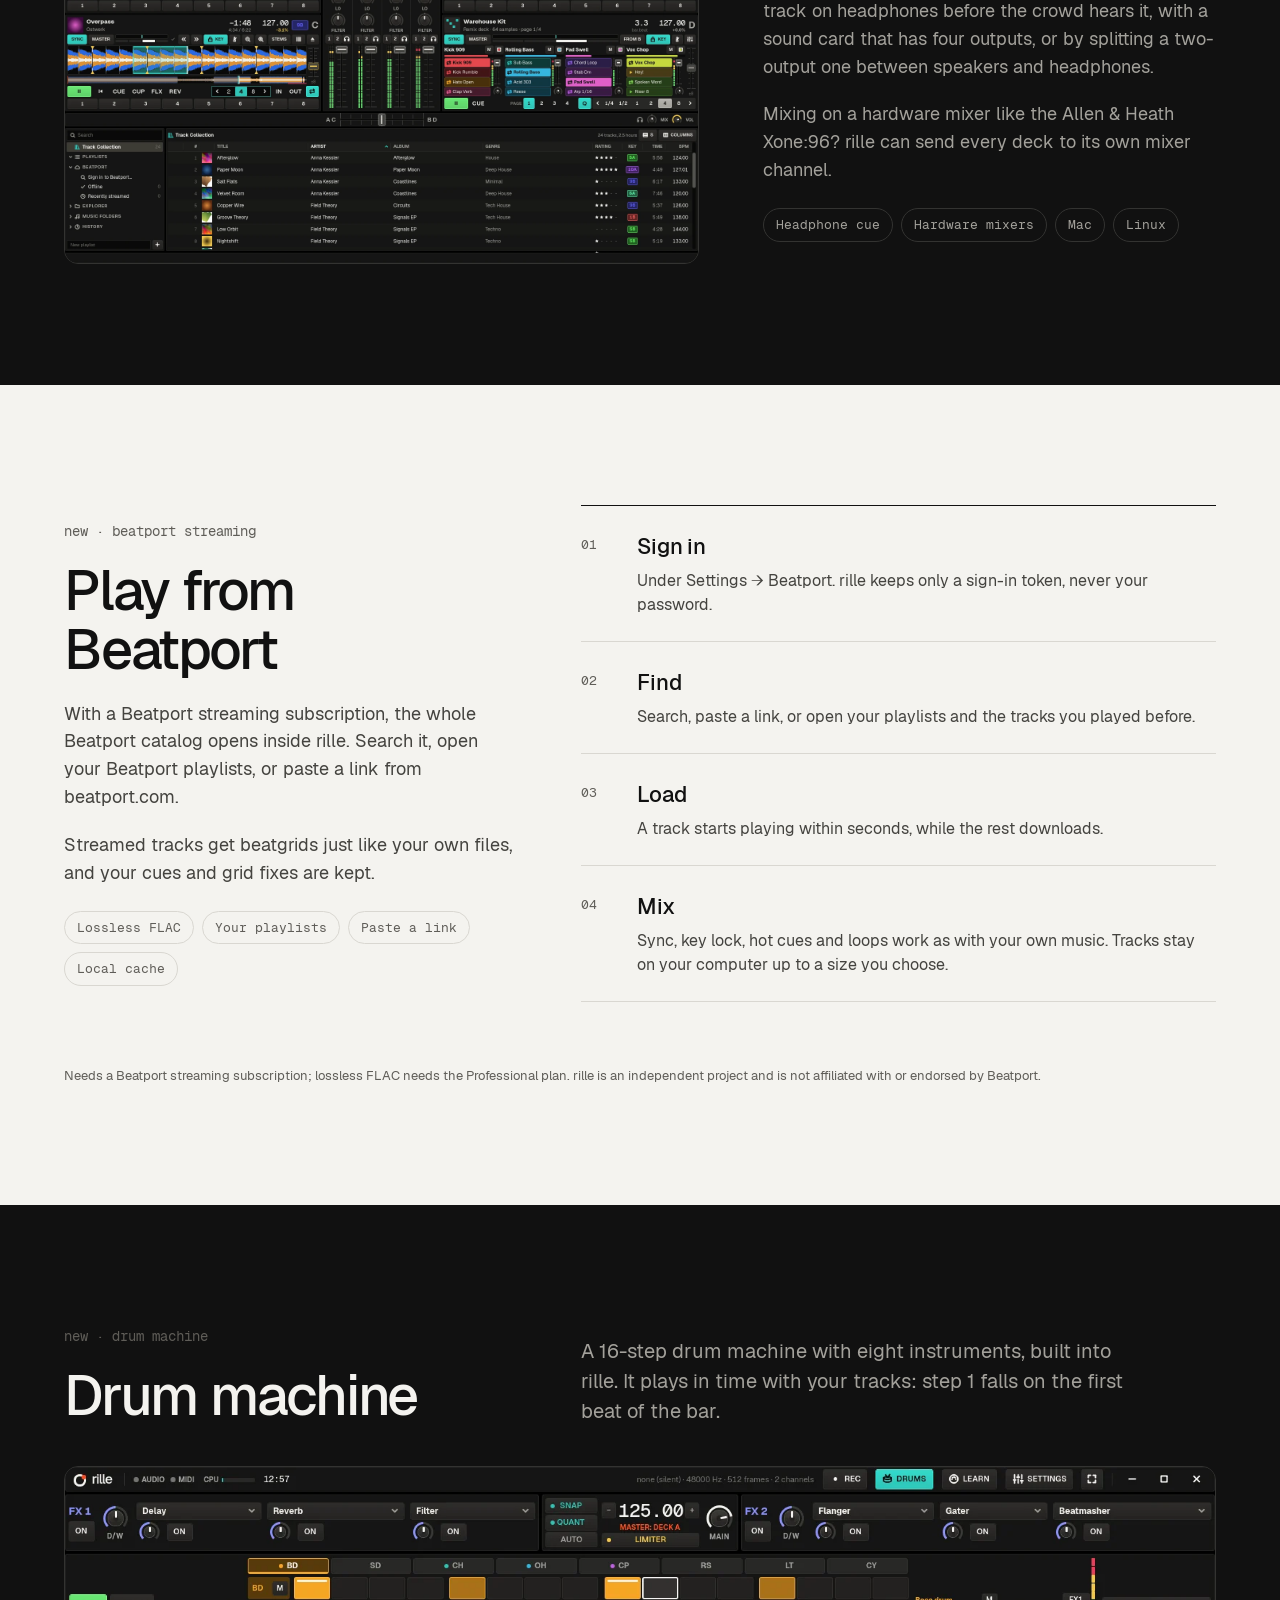
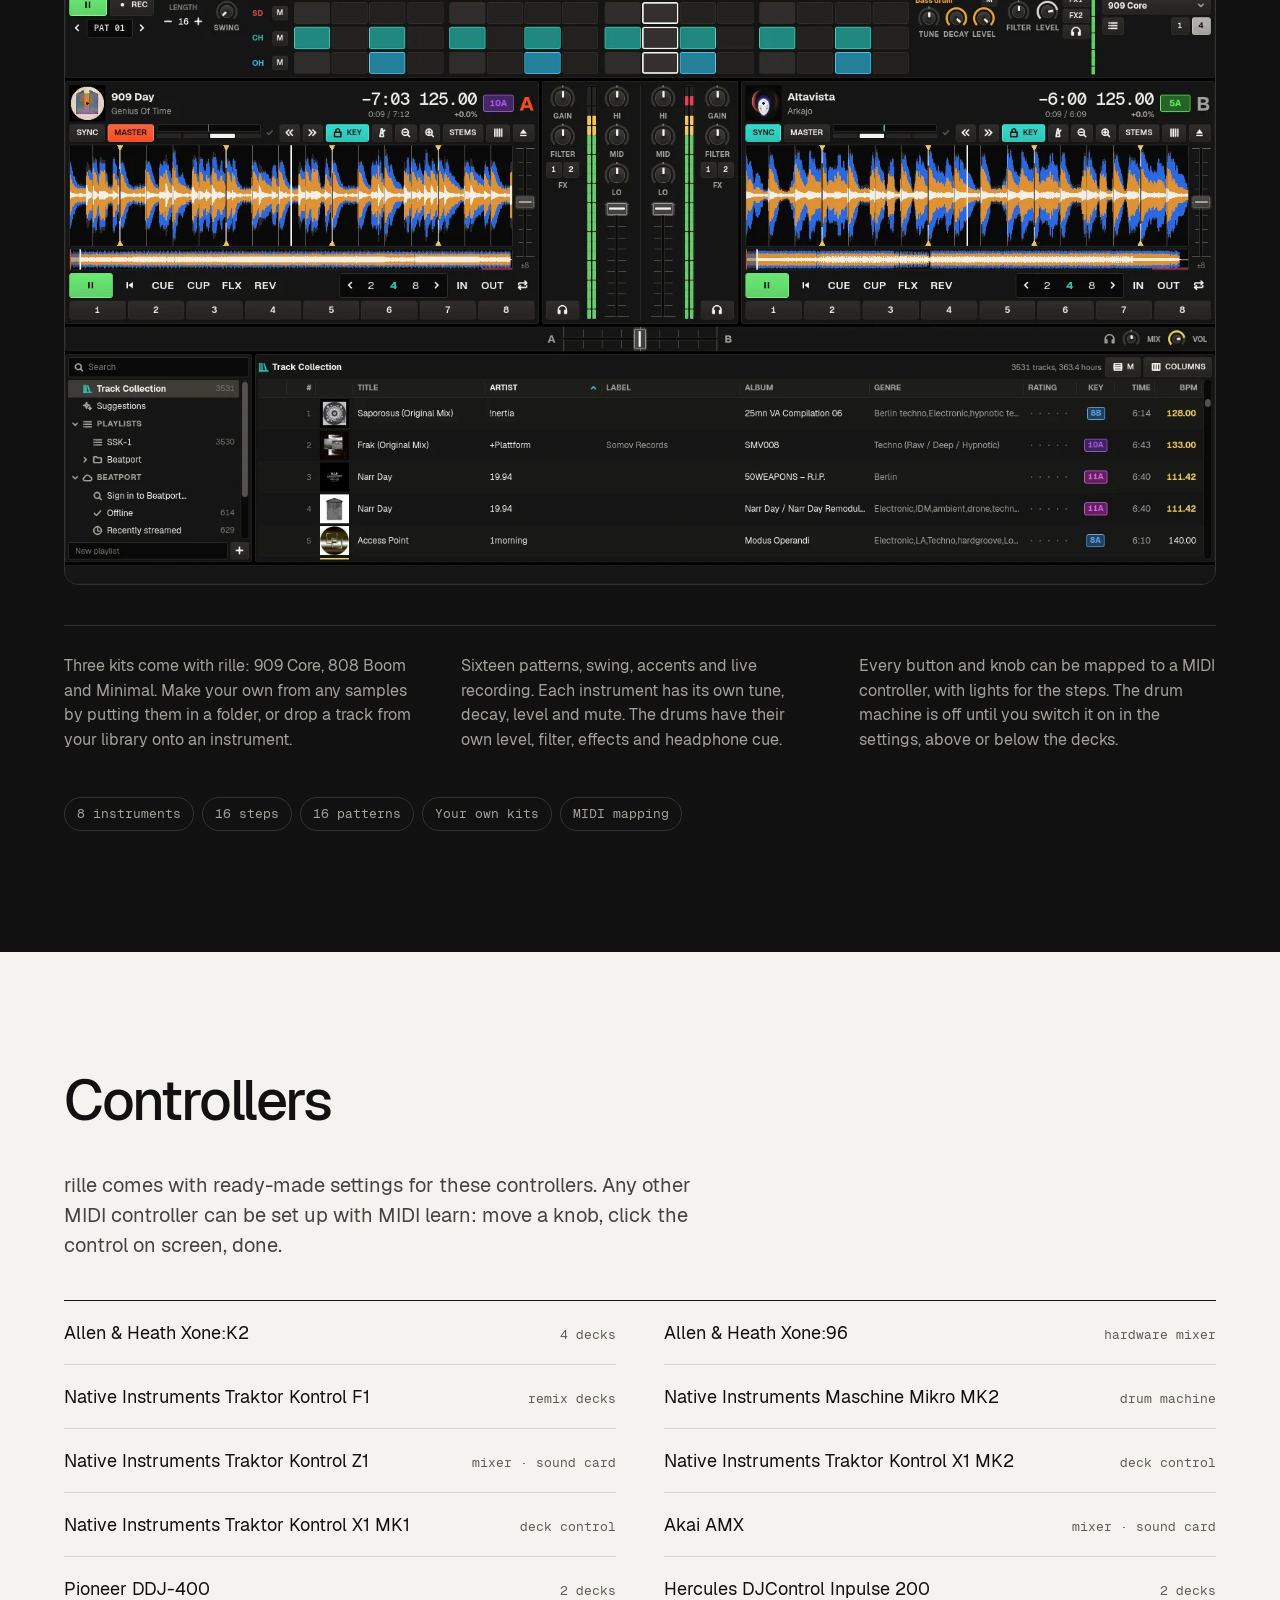
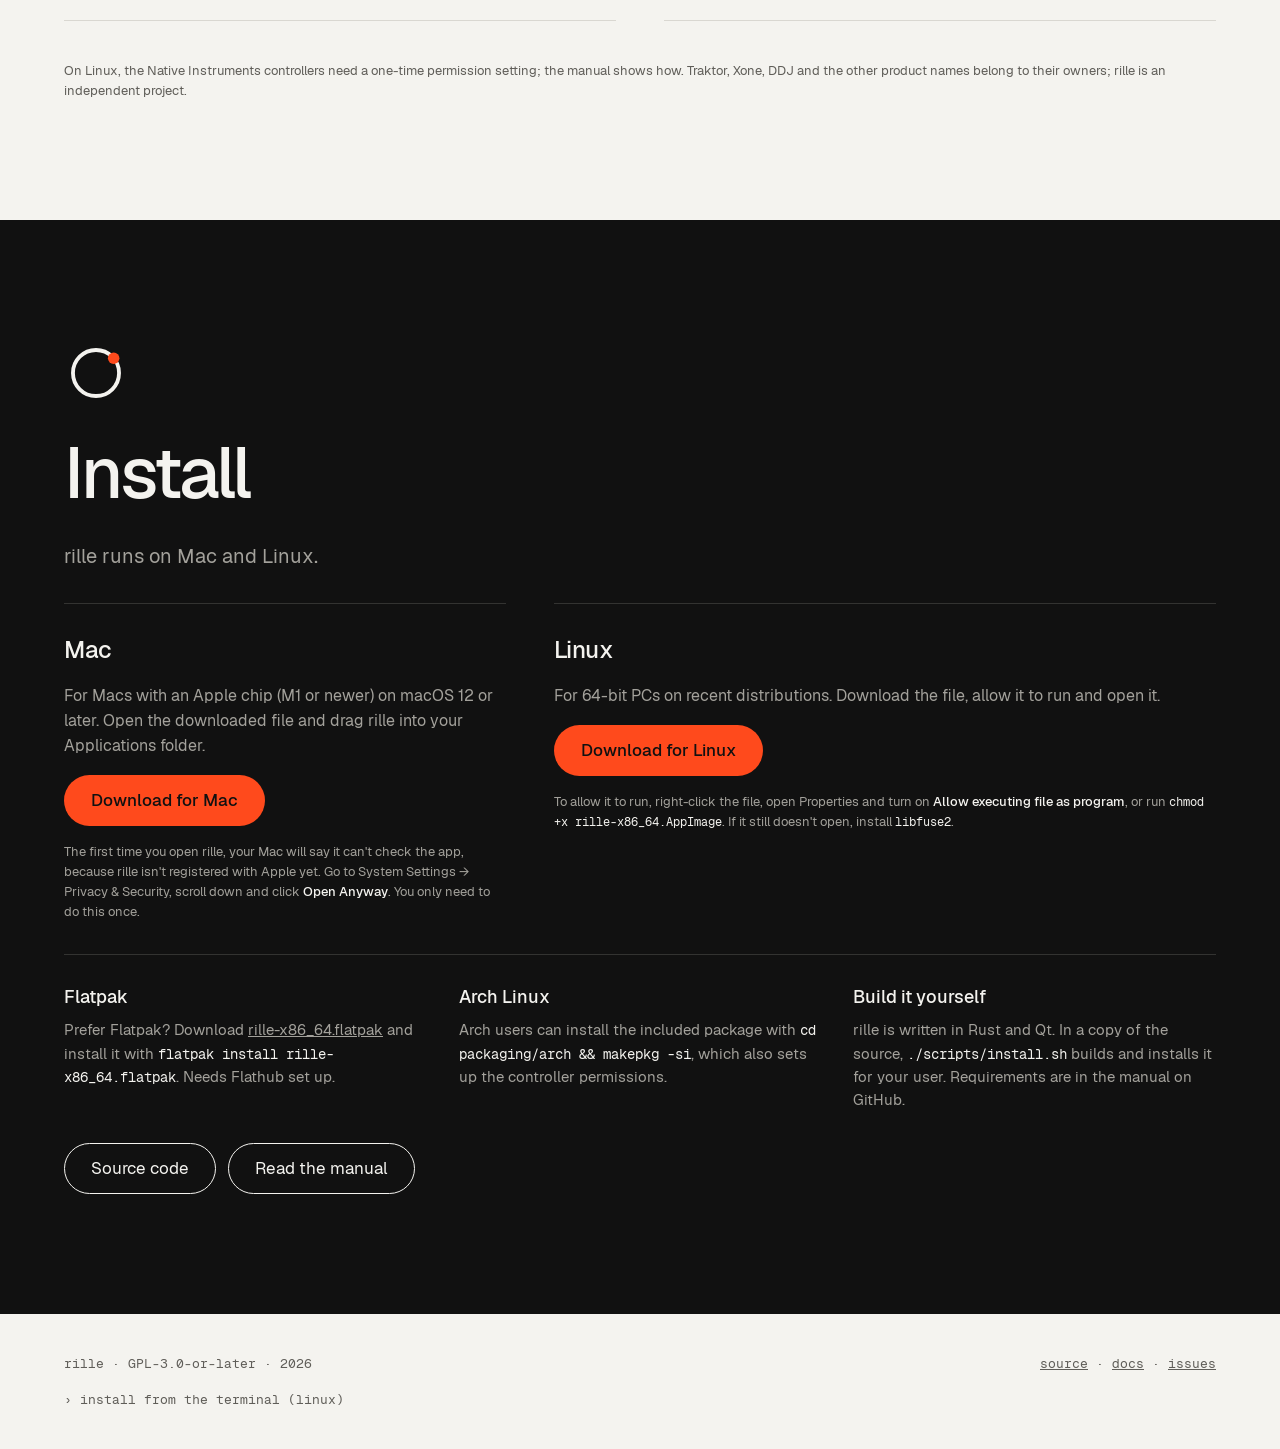
==== commit d5270698: "Add script to generate mappings for Native Instruments Maschine Mikro MK2 This commit introduces a n" ====
--- a/website/index.html
+++ b/website/index.html
@@ -220,6 +220,7 @@
     <li><span class="hw">Allen &amp; Heath Xone:K2</span><span class="proto">4 decks</span></li>
     <li><span class="hw">Allen &amp; Heath Xone:96</span><span class="proto">hardware mixer</span></li>
     <li><span class="hw">Native Instruments Traktor Kontrol F1</span><span class="proto">remix decks</span></li>
+    <li><span class="hw">Native Instruments Maschine Mikro MK2</span><span class="proto">drum machine</span></li>
     <li><span class="hw">Native Instruments Traktor Kontrol Z1</span><span class="proto">mixer · sound card</span></li>
     <li><span class="hw">Native Instruments Traktor Kontrol X1 MK2</span><span class="proto">deck control</span></li>
     <li><span class="hw">Native Instruments Traktor Kontrol X1 MK1</span><span class="proto">deck control</span></li>
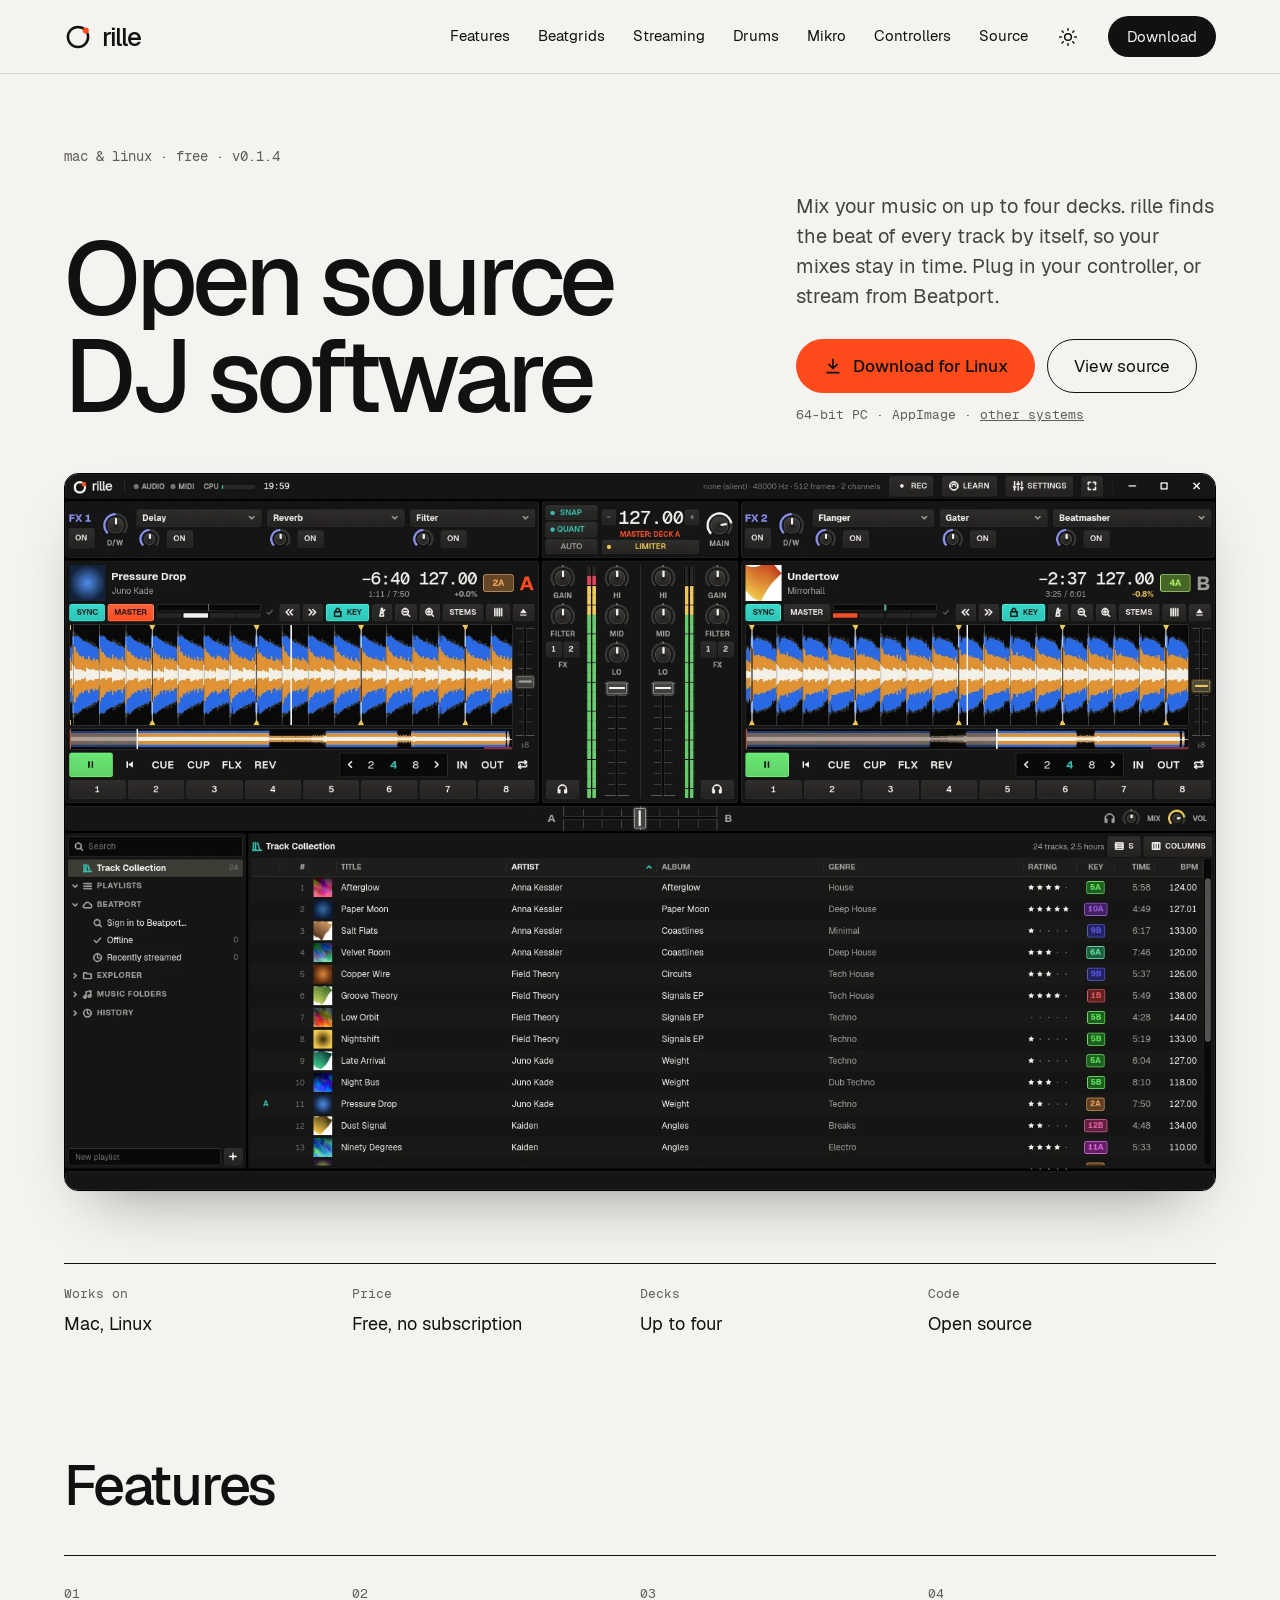
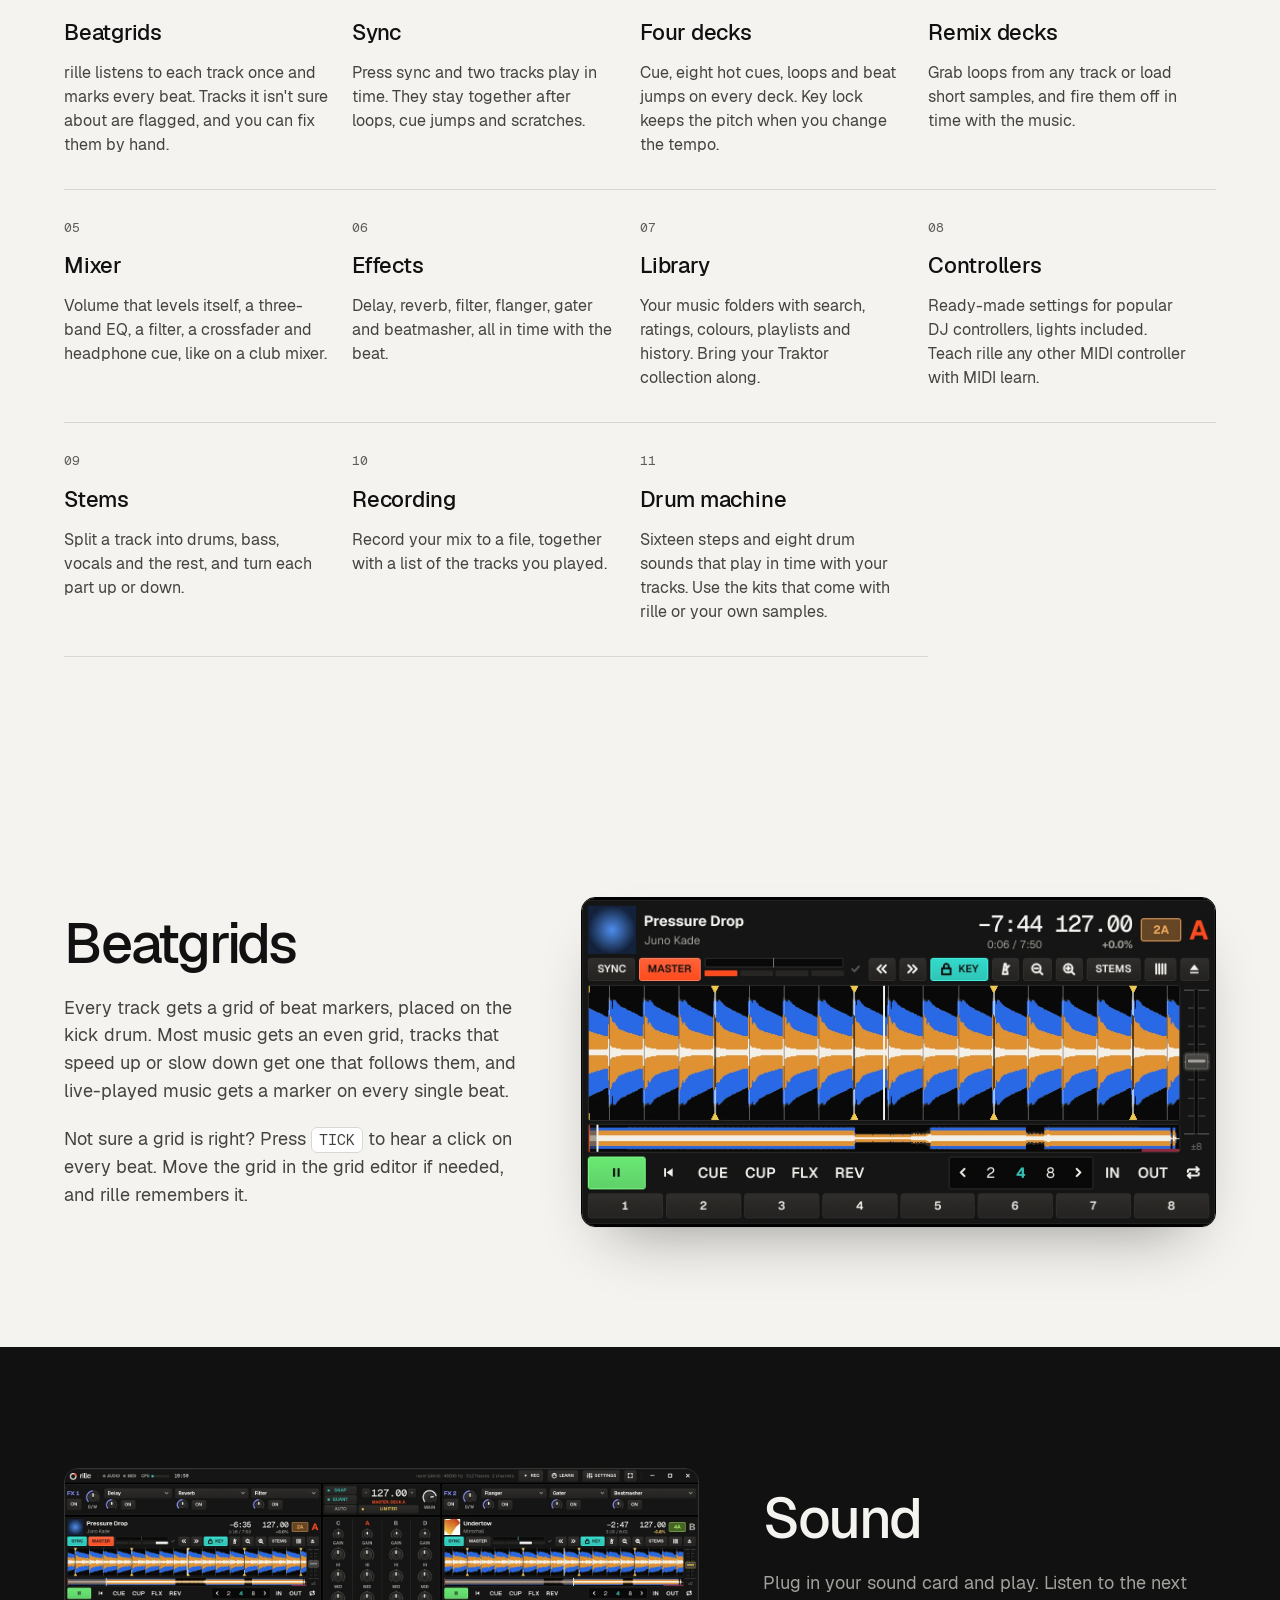
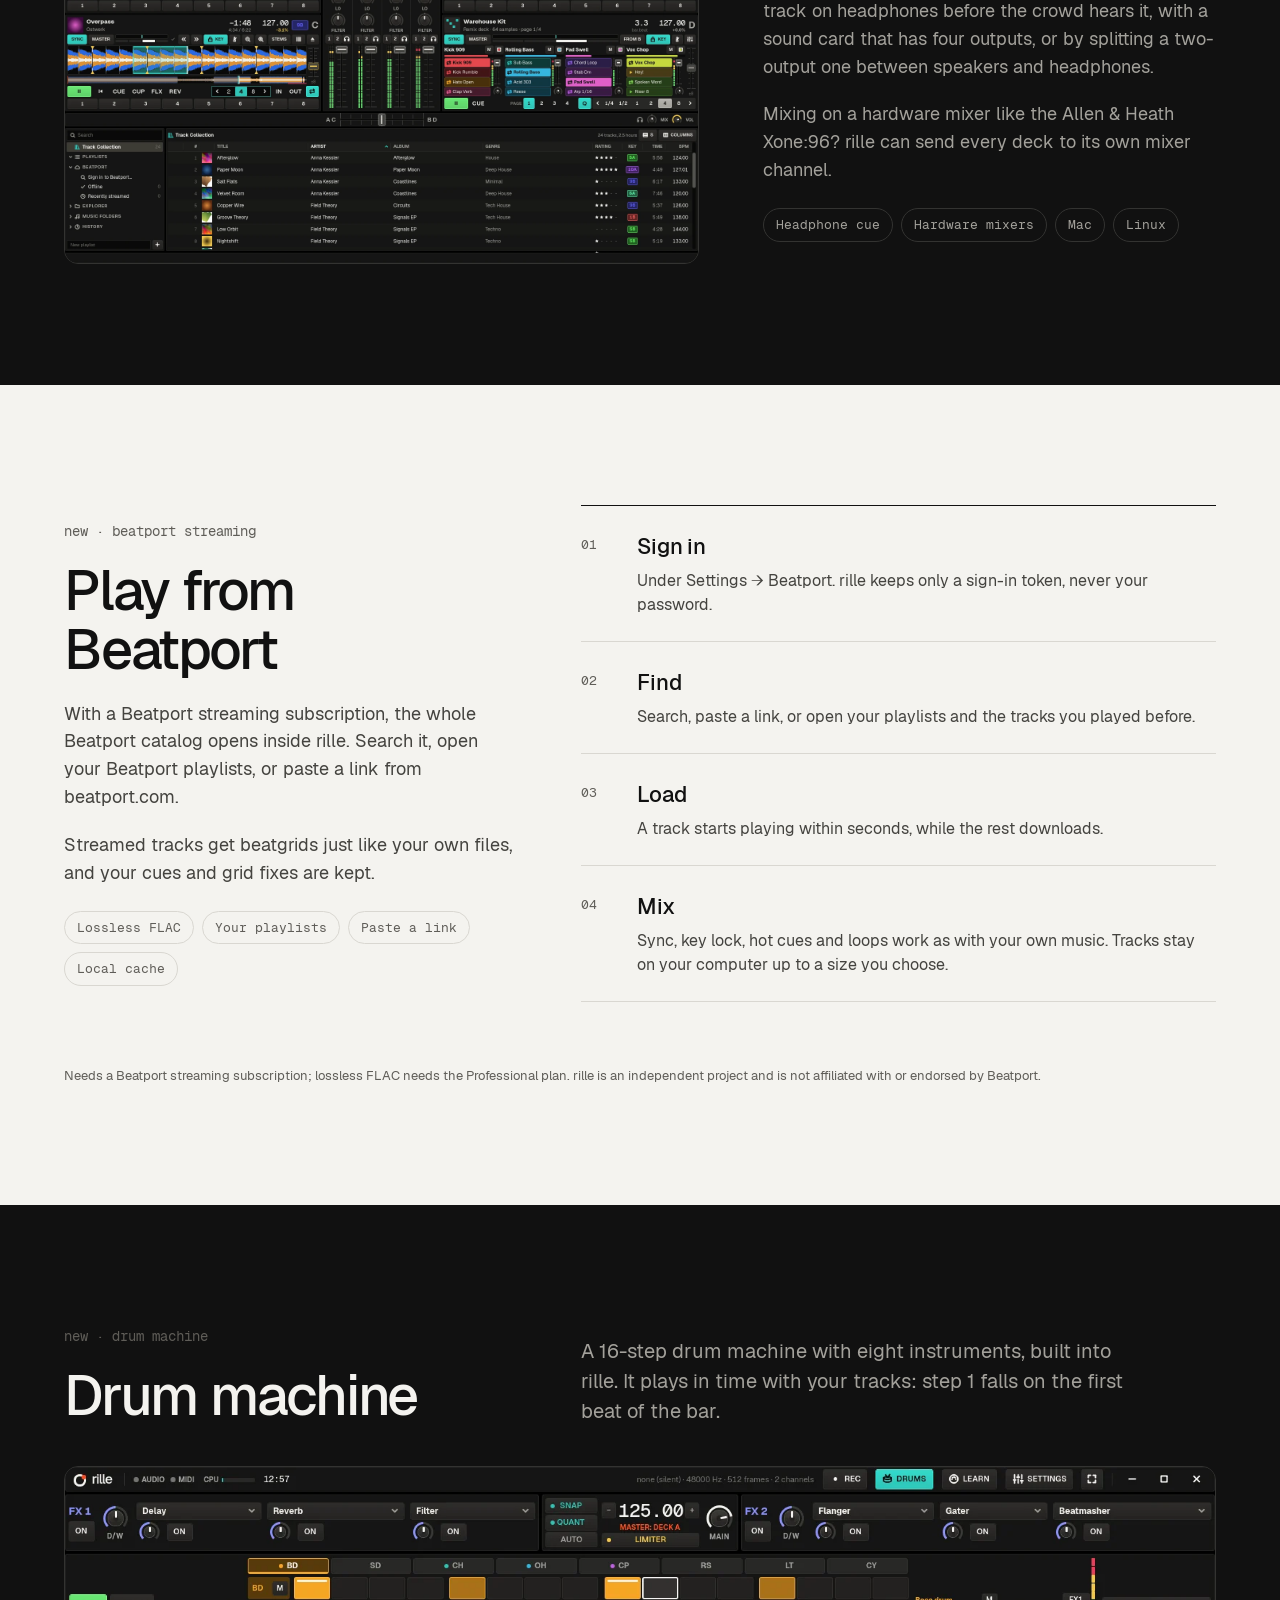
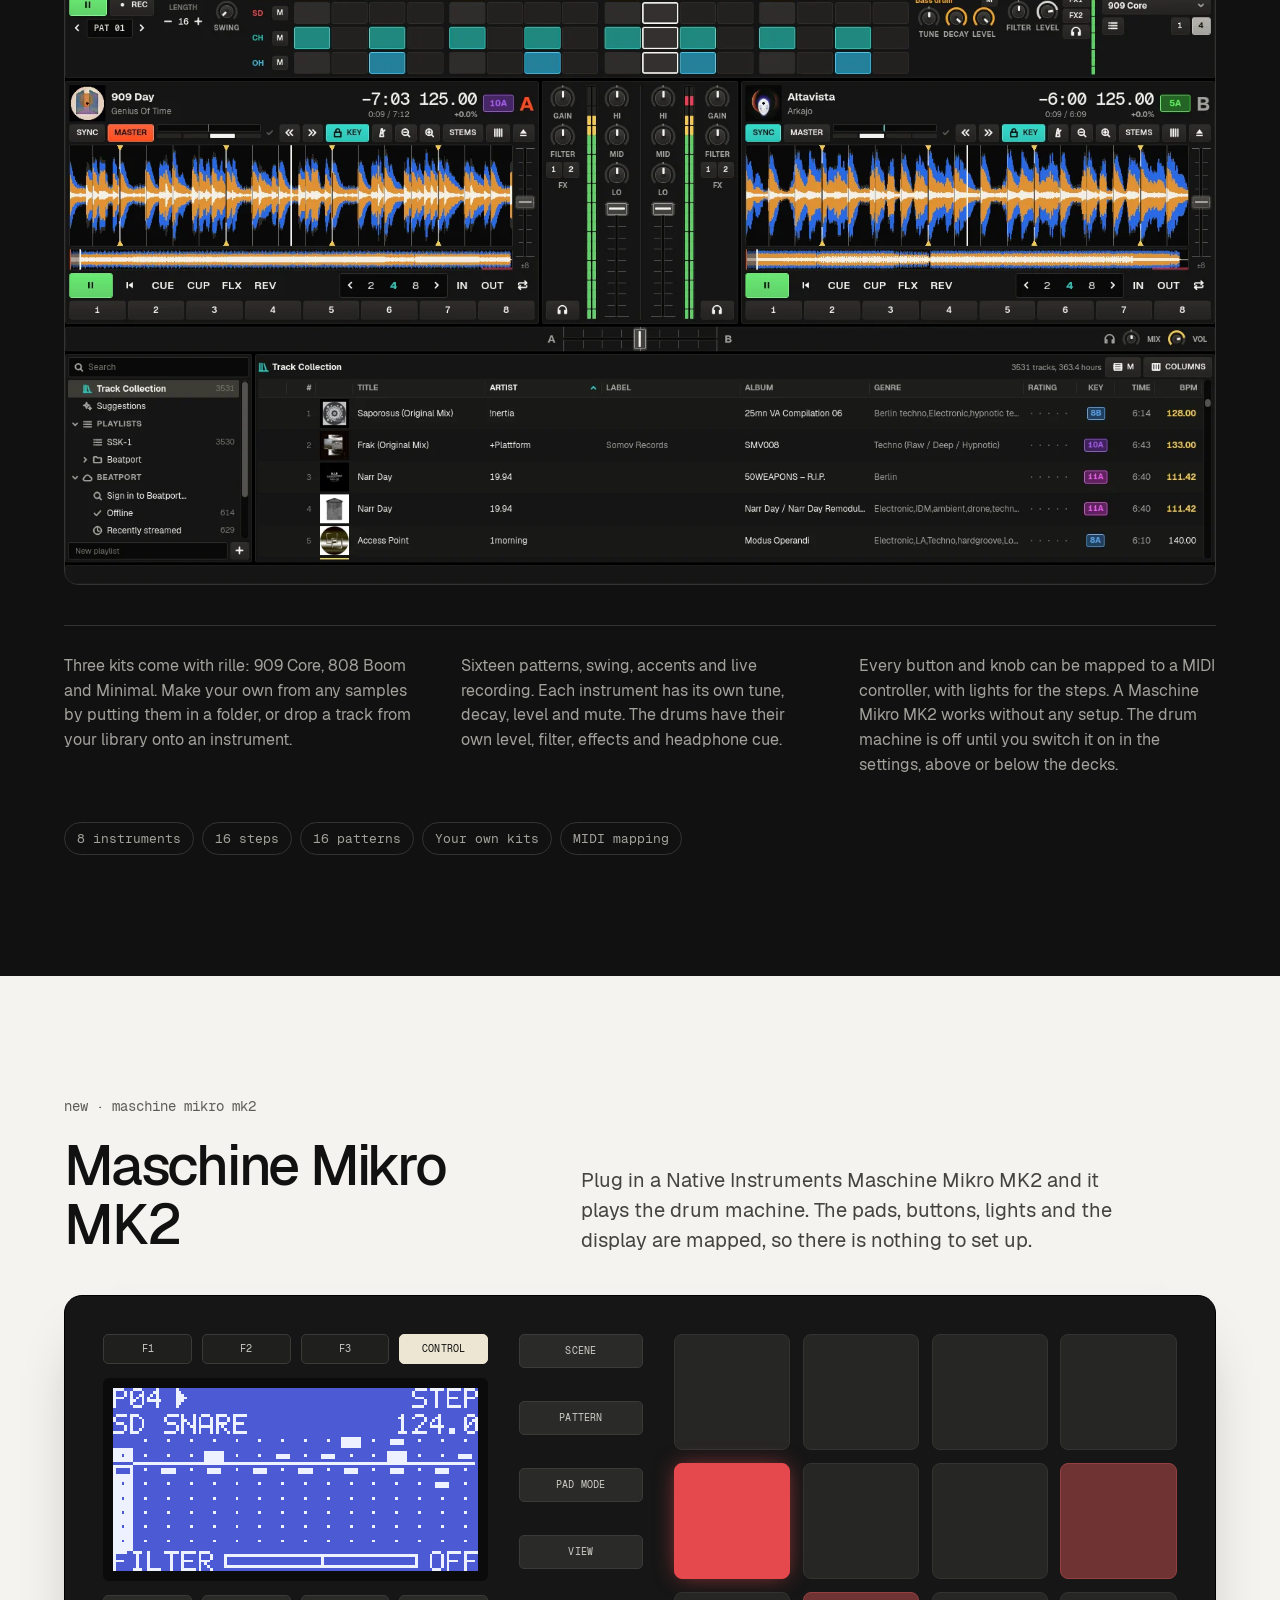
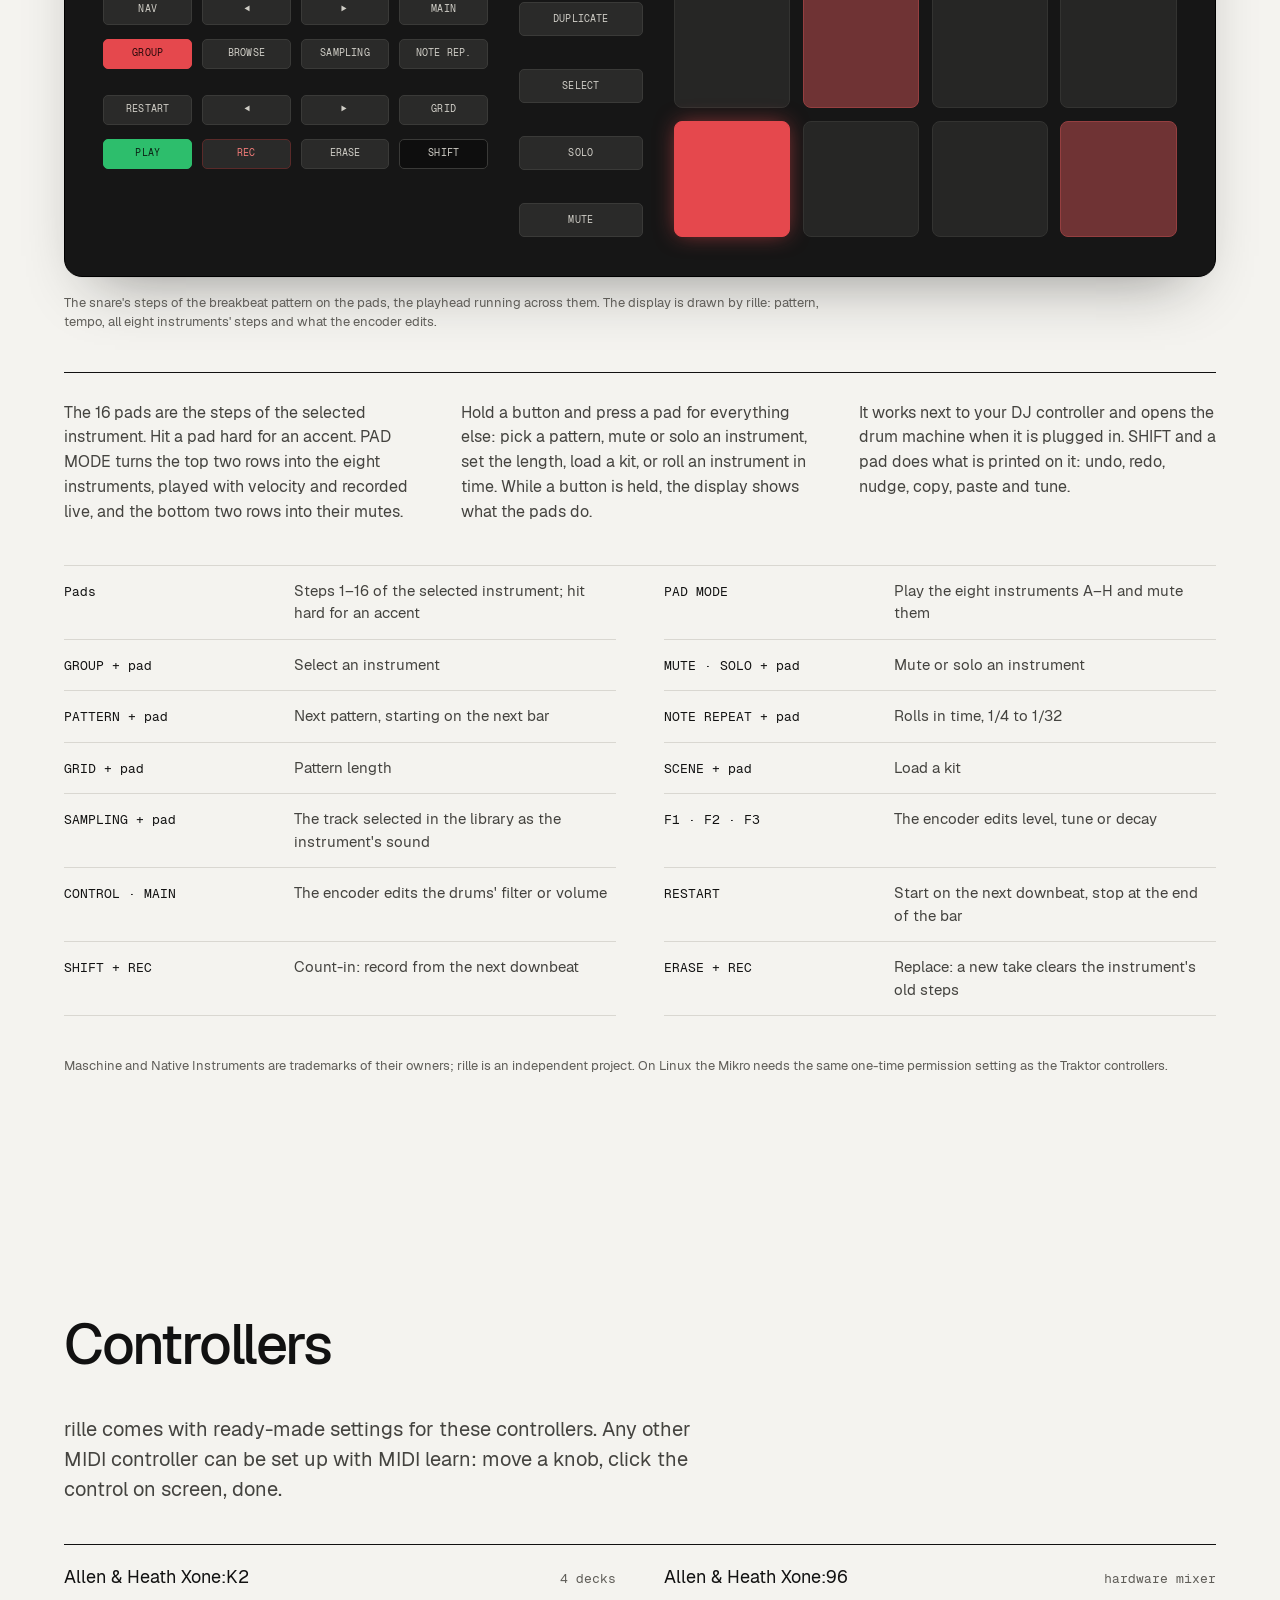
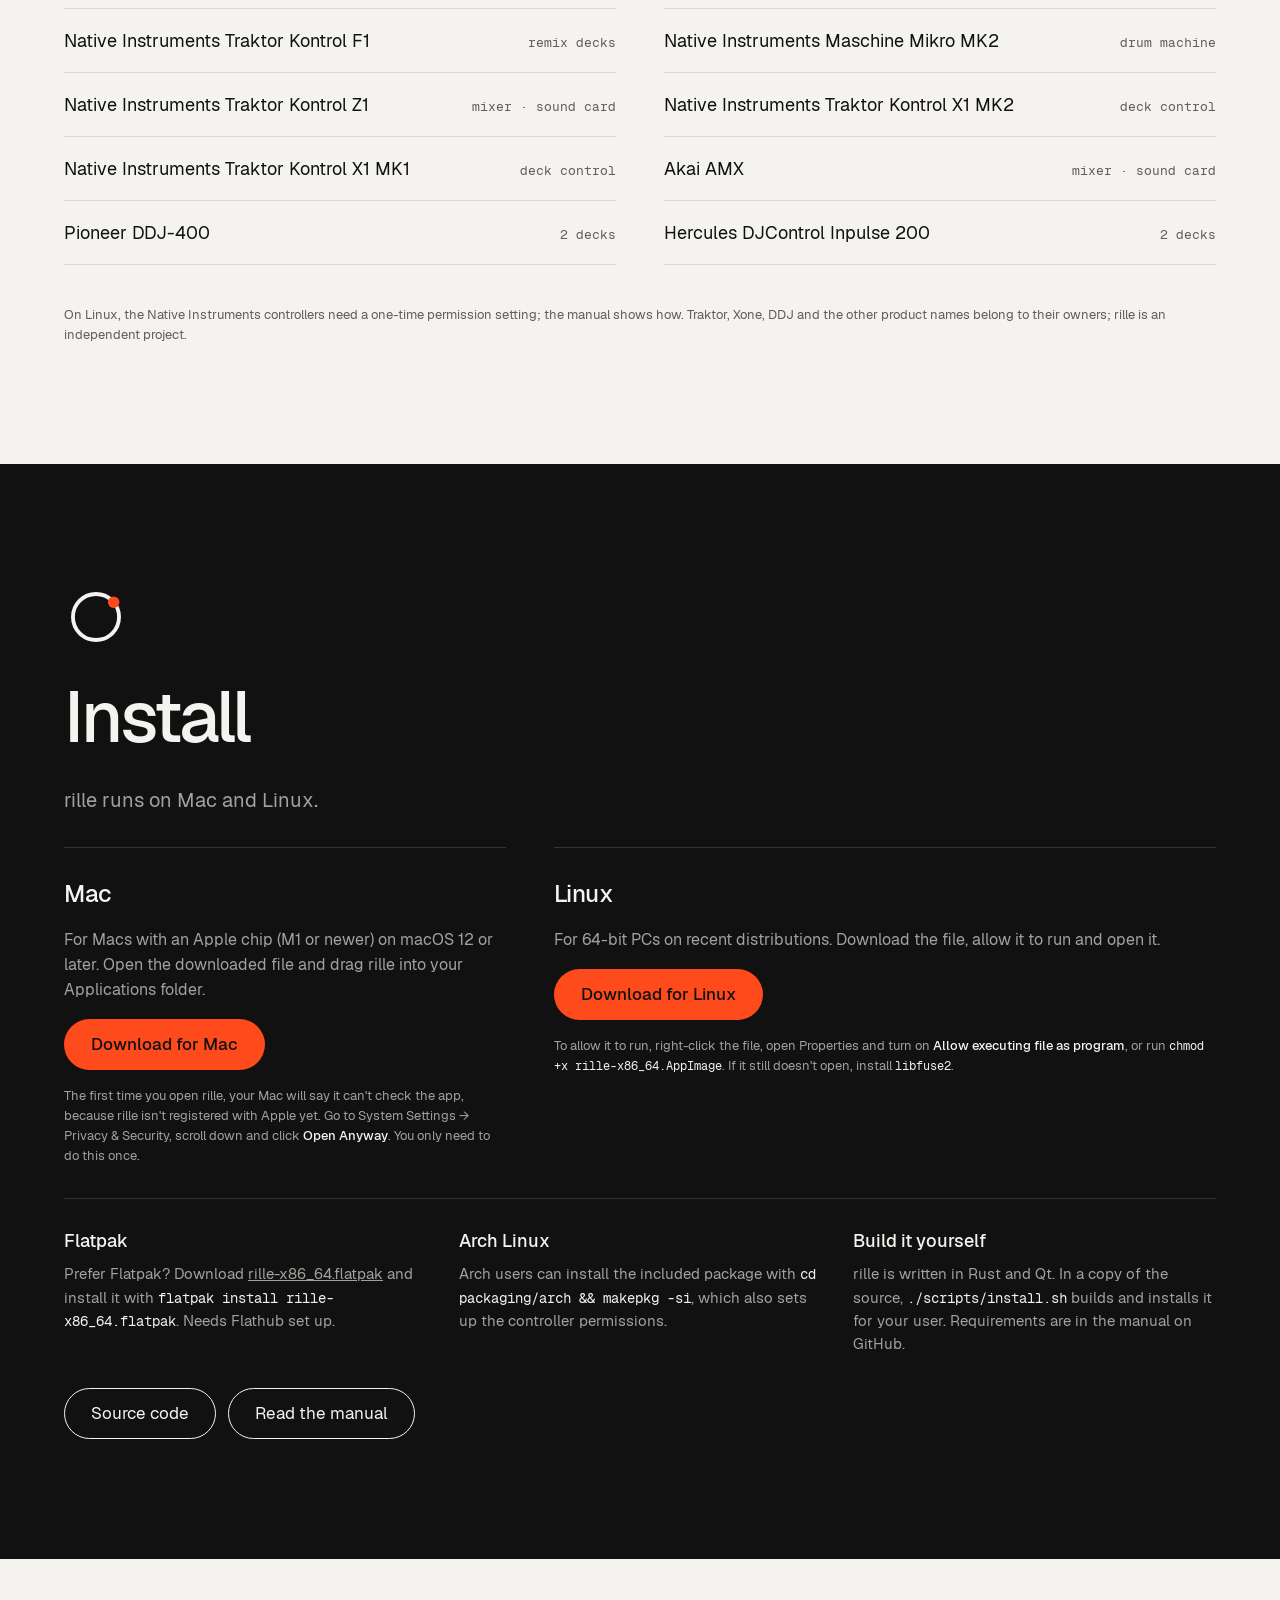
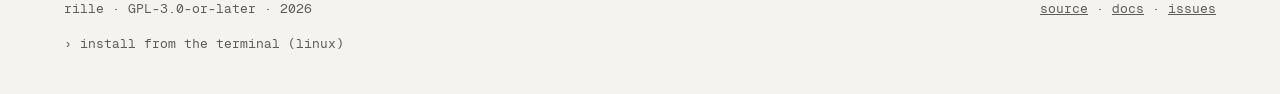
==== commit 72e5c603: "Add new PNG images for mikro screen and mikro screens - Added mikro-screen.png to the assets/images " ====
--- a/website/index.html
+++ b/website/index.html
@@ -41,6 +41,7 @@
       <a href="#sync">Beatgrids</a>
       <a href="#streaming">Streaming</a>
       <a href="#drums">Drums</a>
+      <a href="#mikro">Mikro</a>
       <a href="#controllers">Controllers</a>
       <a href="https://github.com/birkmann/rille-01">Source</a>
       <button class="theme-toggle" type="button" aria-label="Dark mode" aria-pressed="false">
@@ -205,12 +206,82 @@
     <div class="drums-more">
       <p>Three kits come with rille: 909 Core, 808 Boom and Minimal. Make your own from any samples by putting them in a folder, or drop a track from your library onto an instrument.</p>
       <p>Sixteen patterns, swing, accents and live recording. Each instrument has its own tune, decay, level and mute. The drums have their own level, filter, effects and headphone cue.</p>
-      <p>Every button and knob can be mapped to a MIDI controller, with lights for the steps. The drum machine is off until you switch it on in the settings, above or below the decks.</p>
+      <p>Every button and knob can be mapped to a MIDI controller, with lights for the steps. A Maschine Mikro MK2 works without any setup. The drum machine is off until you switch it on in the settings, above or below the decks.</p>
     </div>
     <ul class="tags">
       <li>8 instruments</li><li>16 steps</li><li>16 patterns</li><li>Your own kits</li><li>MIDI mapping</li>
     </ul>
   </div>
+</section>
+
+<section class="wrap section" id="mikro">
+  <div class="mikro-head">
+    <div class="copy">
+      <span class="label">new · maschine mikro mk2</span>
+      <h2>Maschine Mikro MK2</h2>
+    </div>
+    <p class="lead">Plug in a Native Instruments Maschine Mikro MK2 and it plays the drum machine. The pads, buttons, lights and the display are mapped, so there is nothing to set up.</p>
+  </div>
+
+  <figure class="mikro">
+    <div class="mk-body" aria-hidden="true">
+      <div class="mk-left">
+        <div class="mk-keys mk-keys-top"><span class="mk-key">F1</span><span class="mk-key">F2</span><span class="mk-key">F3</span><span class="mk-key lit">CONTROL</span></div>
+        <div class="mk-display"><div class="mk-screen"></div></div>
+        <div class="mk-keys"><span class="mk-key">NAV</span><span class="mk-key">&#9664;</span><span class="mk-key">&#9654;</span><span class="mk-key">MAIN</span></div>
+        <div class="mk-keys"><span class="mk-key mk-group">GROUP</span><span class="mk-key">BROWSE</span><span class="mk-key">SAMPLING</span><span class="mk-key">NOTE REP.</span></div>
+        <div class="mk-keys mk-transport"><span class="mk-key">RESTART</span><span class="mk-key">&#9664;</span><span class="mk-key">&#9654;</span><span class="mk-key">GRID</span></div>
+        <div class="mk-keys"><span class="mk-key mk-play">PLAY</span><span class="mk-key mk-rec">REC</span><span class="mk-key">ERASE</span><span class="mk-key mk-shift">SHIFT</span></div>
+      </div>
+      <div class="mk-mid">
+        <span class="mk-key">SCENE</span><span class="mk-key">PATTERN</span><span class="mk-key">PAD MODE</span><span class="mk-key">VIEW</span>
+        <span class="mk-key">DUPLICATE</span><span class="mk-key">SELECT</span><span class="mk-key">SOLO</span><span class="mk-key">MUTE</span>
+      </div>
+      <div class="mk-pads">
+          <span class="mk-pad" style="--i:0"></span>
+          <span class="mk-pad" style="--i:1"></span>
+          <span class="mk-pad" style="--i:2"></span>
+          <span class="mk-pad" style="--i:3"></span>
+          <span class="mk-pad on acc" style="--i:4"></span>
+          <span class="mk-pad" style="--i:5"></span>
+          <span class="mk-pad" style="--i:6"></span>
+          <span class="mk-pad on" style="--i:7"></span>
+          <span class="mk-pad" style="--i:8"></span>
+          <span class="mk-pad on" style="--i:9"></span>
+          <span class="mk-pad" style="--i:10"></span>
+          <span class="mk-pad" style="--i:11"></span>
+          <span class="mk-pad on acc" style="--i:12"></span>
+          <span class="mk-pad" style="--i:13"></span>
+          <span class="mk-pad" style="--i:14"></span>
+          <span class="mk-pad on" style="--i:15"></span>
+      </div>
+    </div>
+    <figcaption>The snare's steps of the breakbeat pattern on the pads, the playhead running across them. The display is drawn by rille: pattern, tempo, all eight instruments' steps and what the encoder edits.</figcaption>
+  </figure>
+
+  <div class="mikro-more">
+    <p>The 16 pads are the steps of the selected instrument. Hit a pad hard for an accent. PAD MODE turns the top two rows into the eight instruments, played with velocity and recorded live, and the bottom two rows into their mutes.</p>
+    <p>Hold a button and press a pad for everything else: pick a pattern, mute or solo an instrument, set the length, load a kit, or roll an instrument in time. While a button is held, the display shows what the pads do.</p>
+    <p>It works next to your DJ controller and opens the drum machine when it is plugged in. SHIFT and a pad does what is printed on it: undo, redo, nudge, copy, paste and tune.</p>
+  </div>
+
+  <dl class="keys">
+    <div><dt>Pads</dt><dd>Steps 1–16 of the selected instrument; hit hard for an accent</dd></div>
+    <div><dt>PAD MODE</dt><dd>Play the eight instruments A–H and mute them</dd></div>
+    <div><dt>GROUP + pad</dt><dd>Select an instrument</dd></div>
+    <div><dt>MUTE · SOLO + pad</dt><dd>Mute or solo an instrument</dd></div>
+    <div><dt>PATTERN + pad</dt><dd>Next pattern, starting on the next bar</dd></div>
+    <div><dt>NOTE REPEAT + pad</dt><dd>Rolls in time, 1/4 to 1/32</dd></div>
+    <div><dt>GRID + pad</dt><dd>Pattern length</dd></div>
+    <div><dt>SCENE + pad</dt><dd>Load a kit</dd></div>
+    <div><dt>SAMPLING + pad</dt><dd>The track selected in the library as the instrument's sound</dd></div>
+    <div><dt>F1 · F2 · F3</dt><dd>The encoder edits level, tune or decay</dd></div>
+    <div><dt>CONTROL · MAIN</dt><dd>The encoder edits the drums' filter or volume</dd></div>
+    <div><dt>RESTART</dt><dd>Start on the next downbeat, stop at the end of the bar</dd></div>
+    <div><dt>SHIFT + REC</dt><dd>Count-in: record from the next downbeat</dd></div>
+    <div><dt>ERASE + REC</dt><dd>Replace: a new take clears the instrument's old steps</dd></div>
+  </dl>
+  <p class="note">Maschine and Native Instruments are trademarks of their owners; rille is an independent project. On Linux the Mikro needs the same one-time permission setting as the Traktor controllers.</p>
 </section>
 
 <section class="wrap section" id="controllers">
@@ -220,7 +291,7 @@
     <li><span class="hw">Allen &amp; Heath Xone:K2</span><span class="proto">4 decks</span></li>
     <li><span class="hw">Allen &amp; Heath Xone:96</span><span class="proto">hardware mixer</span></li>
     <li><span class="hw">Native Instruments Traktor Kontrol F1</span><span class="proto">remix decks</span></li>
-    <li><span class="hw">Native Instruments Maschine Mikro MK2</span><span class="proto">drum machine</span></li>
+    <li><span class="hw"><a href="#mikro">Native Instruments Maschine Mikro MK2</a></span><span class="proto">drum machine</span></li>
     <li><span class="hw">Native Instruments Traktor Kontrol Z1</span><span class="proto">mixer · sound card</span></li>
     <li><span class="hw">Native Instruments Traktor Kontrol X1 MK2</span><span class="proto">deck control</span></li>
     <li><span class="hw">Native Instruments Traktor Kontrol X1 MK1</span><span class="proto">deck control</span></li>
--- a/website/style.css
+++ b/website/style.css
@@ -210,6 +210,65 @@
 .drums-more { display: grid; grid-template-columns: repeat(3, minmax(0, 1fr)); gap: 40px; border-top: 1px solid var(--ink-line); padding-top: 28px; }
 .drums-more p { font-size: 16px; line-height: 1.55; color: var(--on-ink-dim); }
 
+/* Maschine Mikro MK2: the controller drawn in CSS, always dark like the
+   hardware. The display is rille's own output (assets/img/mikro-screen.png,
+   16 frames of the playhead at 124 BPM); the pad playhead runs in time with
+   it. */
+.mikro-head { display: grid; grid-template-columns: minmax(0, 5fr) minmax(0, 7fr); gap: 64px; align-items: end; }
+.mikro-head .copy { display: flex; flex-direction: column; gap: 20px; }
+.mikro { margin: 0; display: flex; flex-direction: column; gap: 16px; --step: 0.121s; --cycle: calc(16 * var(--step)); --inst: #E5484D; }
+.mikro figcaption { font-size: 13px; color: var(--muted); max-width: 760px; }
+.mk-body {
+  display: grid; grid-template-columns: minmax(0, 1.3fr) minmax(0, 0.42fr) minmax(0, 1.7fr); gap: clamp(14px, 2.4vw, 32px);
+  padding: clamp(18px, 3vw, 40px); border-radius: 18px; background: #161616;
+  border: 1px solid var(--shot-edge); box-shadow: var(--shot-shadow);
+  font-family: var(--mono); color: #CFCDC6;
+}
+.mk-left { display: flex; flex-direction: column; gap: clamp(8px, 1.2vw, 14px); min-width: 0; }
+.mk-keys { display: grid; grid-template-columns: repeat(4, minmax(0, 1fr)); gap: clamp(6px, 0.8vw, 10px); }
+.mk-transport { margin-top: clamp(4px, 1vw, 12px); }
+.mk-key {
+  display: grid; place-items: center; min-width: 0; height: clamp(20px, 2.4vw, 30px); padding: 0 2px;
+  border-radius: 5px; background: #2A2A29; border: 1px solid #3A3A38;
+  font-size: clamp(7px, 0.75vw, 10px); letter-spacing: 0.02em; white-space: nowrap; overflow: hidden;
+}
+.mk-keys-top .mk-key { background: #1F1F1E; }
+.mk-key.lit { background: #EDE6D2; color: #111; border-color: #EDE6D2; }
+.mk-play { background: #2DBE6C; color: #0C2416; border-color: #2DBE6C; }
+.mk-rec { color: #F07B78; border-color: #5A2A29; }
+.mk-shift { background: #0E0E0E; }
+.mk-group { background: var(--inst); color: #2A0A0B; border-color: var(--inst); }
+.mk-display { padding: clamp(6px, 0.8vw, 10px); border-radius: 6px; background: #0B0B0B; }
+.mk-screen {
+  aspect-ratio: 2 / 1; width: 100%;
+  background: #4C5BD4 url("assets/img/mikro-screen.png") 0 0 / 100% 1600% no-repeat;
+  image-rendering: pixelated; image-rendering: crisp-edges;
+  animation: mk-screen var(--cycle) steps(16) infinite;
+}
+@keyframes mk-screen { to { background-position: 0 calc(100% * 16 / 15); } }
+.mk-mid { display: flex; flex-direction: column; justify-content: space-between; gap: clamp(6px, 0.8vw, 10px); }
+.mk-mid .mk-key { height: auto; flex: 1; max-height: 34px; }
+.mk-pads { display: grid; grid-template-columns: repeat(4, minmax(0, 1fr)); gap: clamp(6px, 1vw, 14px); align-content: center; }
+.mk-pad { position: relative; aspect-ratio: 1; border-radius: 8px; background: #262625; border: 1px solid #333331; }
+.mk-pad.on { background: color-mix(in srgb, var(--inst) 38%, #262625); border-color: color-mix(in srgb, var(--inst) 55%, #333331); }
+.mk-pad.acc { background: var(--inst); border-color: var(--inst); box-shadow: 0 0 22px -4px color-mix(in srgb, var(--inst) 70%, transparent); }
+.mk-pad::after {
+  content: ""; position: absolute; inset: -1px; border-radius: inherit; visibility: hidden;
+  background: #F4F3EF; box-shadow: 0 0 24px -2px rgba(244, 243, 239, 0.75);
+  /* Lit for the last sixteenth of the cycle, shifted so pad i lights at step i. */
+  animation: mk-playhead var(--cycle) infinite; animation-delay: calc((var(--i) - 15) * var(--step));
+}
+/* visibility switches at once and runs with the display's frames on the main thread. */
+@keyframes mk-playhead { 0%, 93.74% { visibility: hidden; } 93.75%, 100% { visibility: visible; } }
+.mikro-more { display: grid; grid-template-columns: repeat(3, minmax(0, 1fr)); gap: 40px; border-top: 1px solid var(--fg); padding-top: 28px; }
+.mikro-more p { font-size: 16px; line-height: 1.55; color: var(--text); }
+.keys { margin: 0; display: grid; grid-template-columns: repeat(2, minmax(0, 1fr)); column-gap: 48px; border-top: 1px solid var(--rule); }
+.keys > div { display: grid; grid-template-columns: minmax(150px, 2fr) minmax(0, 3fr); gap: 16px; padding: 14px 0; border-bottom: 1px solid var(--rule); }
+.keys dt { font-family: var(--mono); font-size: 13px; color: var(--fg); padding-top: 2px; }
+.keys dd { margin: 0; font-size: 15px; color: var(--text); }
+.hw a { text-decoration: none; }
+.hw a:hover { color: var(--muted); }
+
 /* Controllers */
 .hardware { list-style: none; margin: 0; padding: 0; grid-template-columns: repeat(2, minmax(0, 1fr)); border-top: 1px solid var(--fg); column-gap: 48px; }
 .hardware li { display: flex; justify-content: space-between; align-items: baseline; gap: 16px; padding: 18px 0; border-bottom: 1px solid var(--rule); }
@@ -331,7 +390,11 @@
   .features { grid-template-columns: repeat(2, minmax(0, 1fr)); }
   .specs dl { grid-template-columns: repeat(2, minmax(0, 1fr)); row-gap: 8px; }
   .hero { grid-template-columns: minmax(0, 1fr); row-gap: 28px; }
-  .split, .split-reverse, .platforms, .drums-head { grid-template-columns: minmax(0, 1fr); gap: 40px; }
+  .split, .split-reverse, .platforms, .drums-head, .mikro-head { grid-template-columns: minmax(0, 1fr); gap: 40px; }
+  .mikro-head { gap: 24px; }
+  .mk-body { grid-template-columns: minmax(0, 1fr) minmax(0, 1.2fr); }
+  .mk-mid { display: none; }
+  .keys { grid-template-columns: minmax(0, 1fr); }
   .drums-head { gap: 24px; }
   .split-reverse .shot { order: 2; }
 }
@@ -345,10 +408,15 @@
   .shot img, .shot picture { border-radius: 8px; }
   .hardware li { flex-direction: column; gap: 4px; }
   .code pre { padding-right: 24px; padding-top: 52px; font-size: 13px; }
-  .drums-more { grid-template-columns: minmax(0, 1fr); gap: 20px; }
+  .drums-more, .mikro-more { grid-template-columns: minmax(0, 1fr); gap: 20px; }
+  /* Phones: the display above the pads. */
+  .mk-body { grid-template-columns: minmax(0, 1fr); }
+  .mk-left .mk-keys { display: none; }
+  .keys > div { grid-template-columns: minmax(0, 1fr); gap: 4px; }
 }
 @media (prefers-reduced-motion: reduce) {
   html { scroll-behavior: auto; }
   .pill, .shot-open img, .lb-img { transition: none; }
+  .mk-screen, .mk-pad::after { animation: none; }
   .shot-open:hover img { transform: none; }
 }
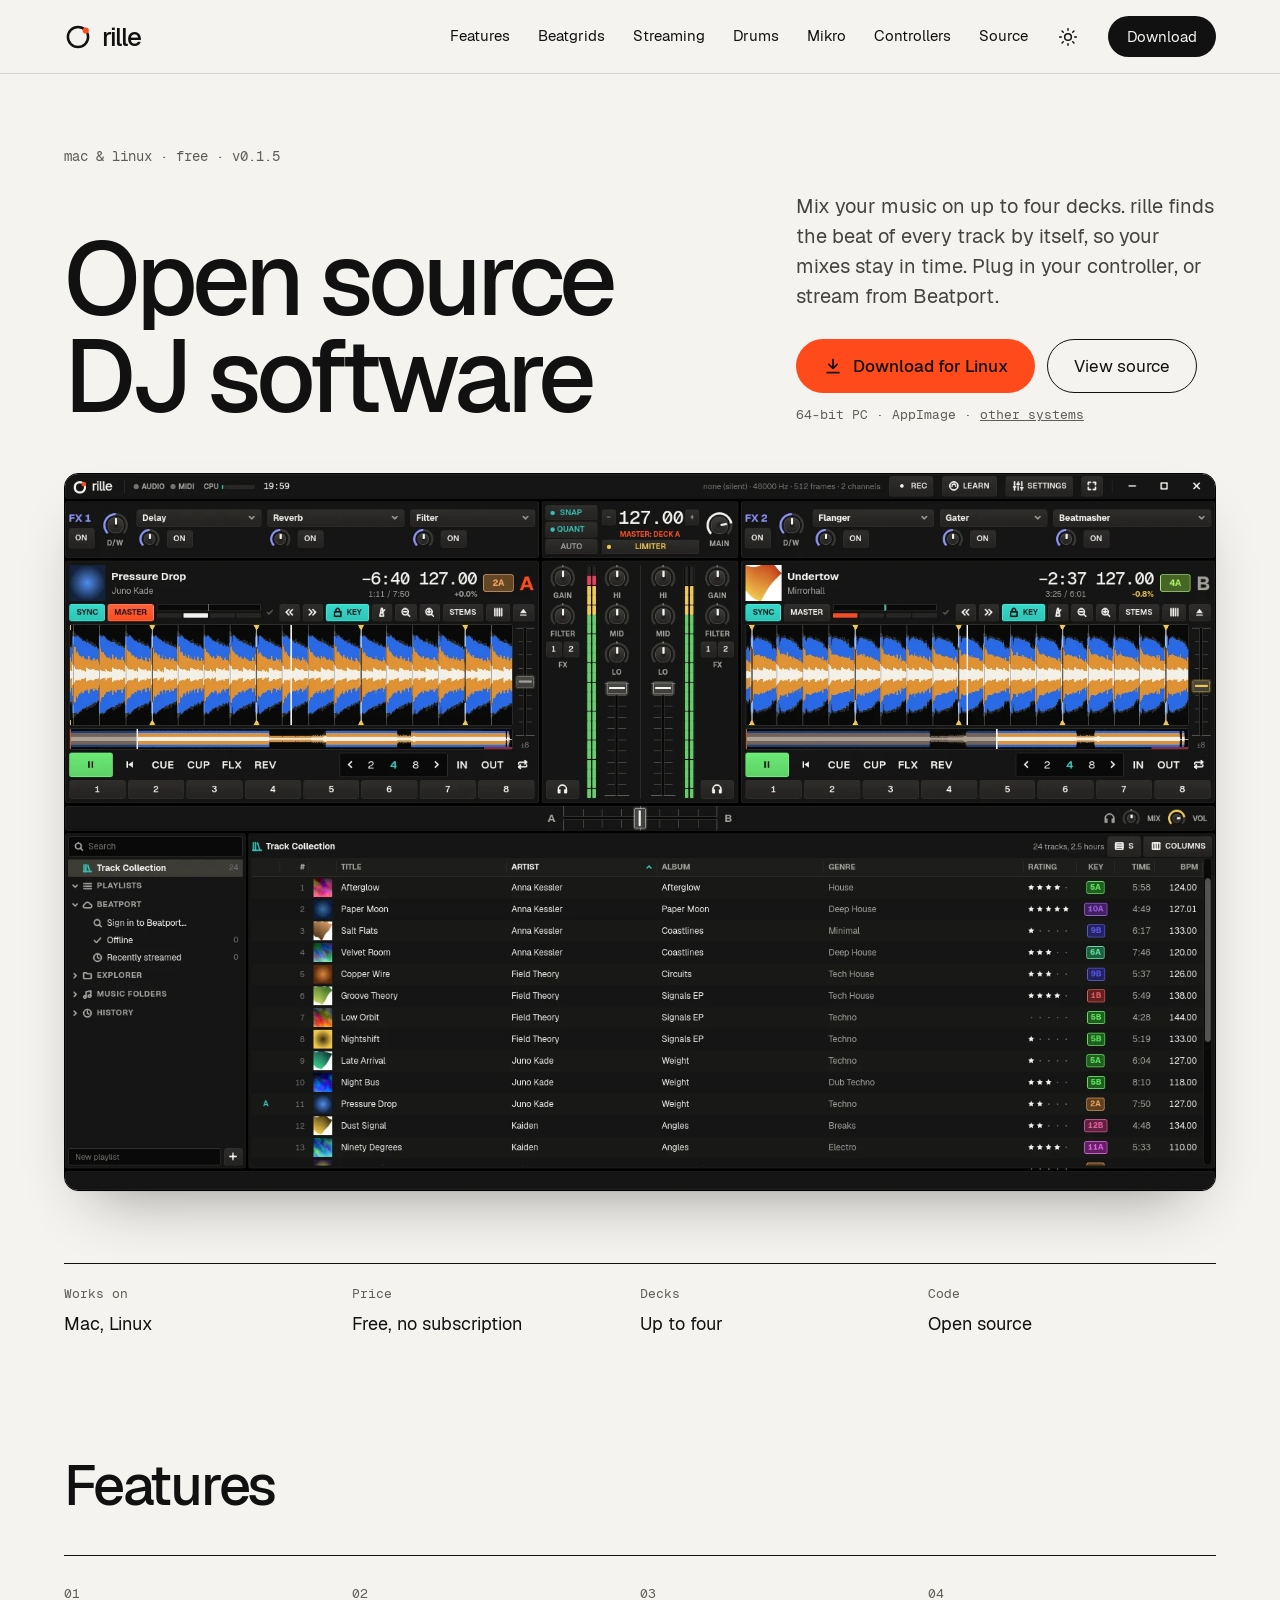
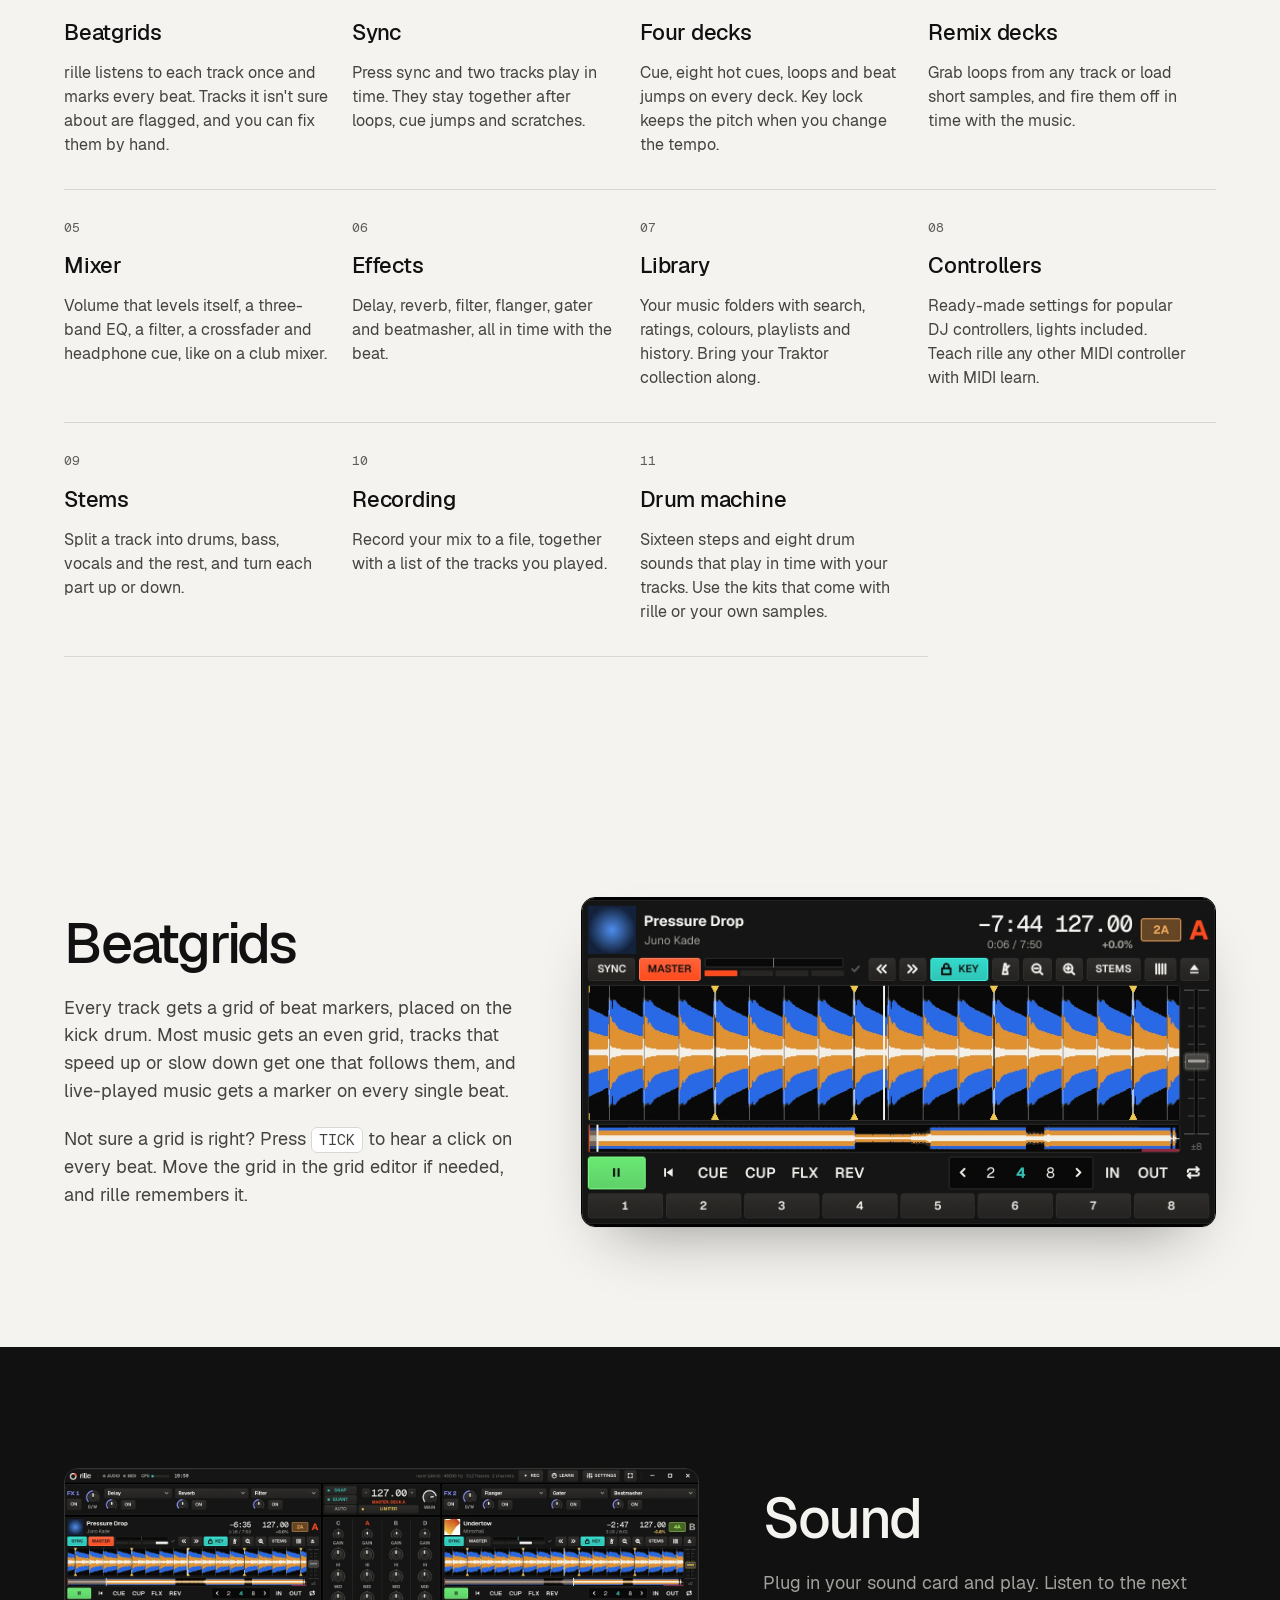
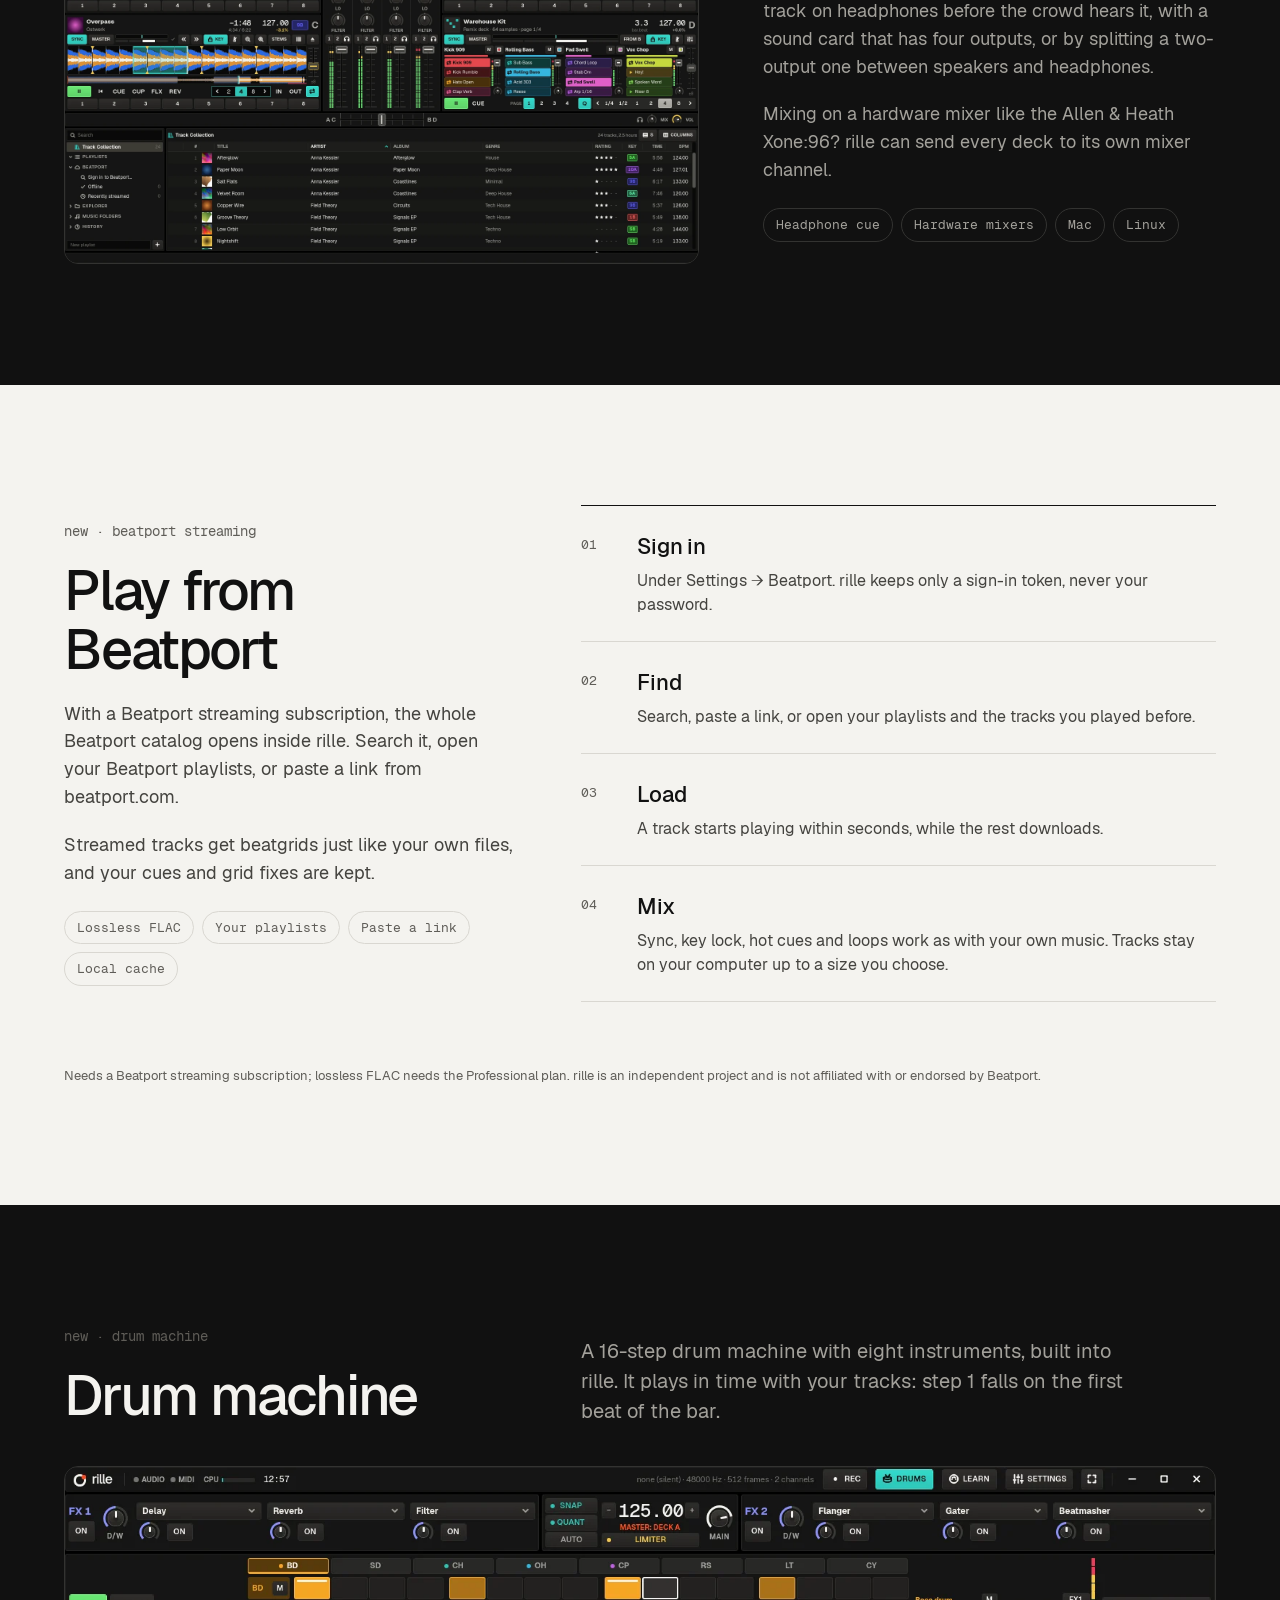
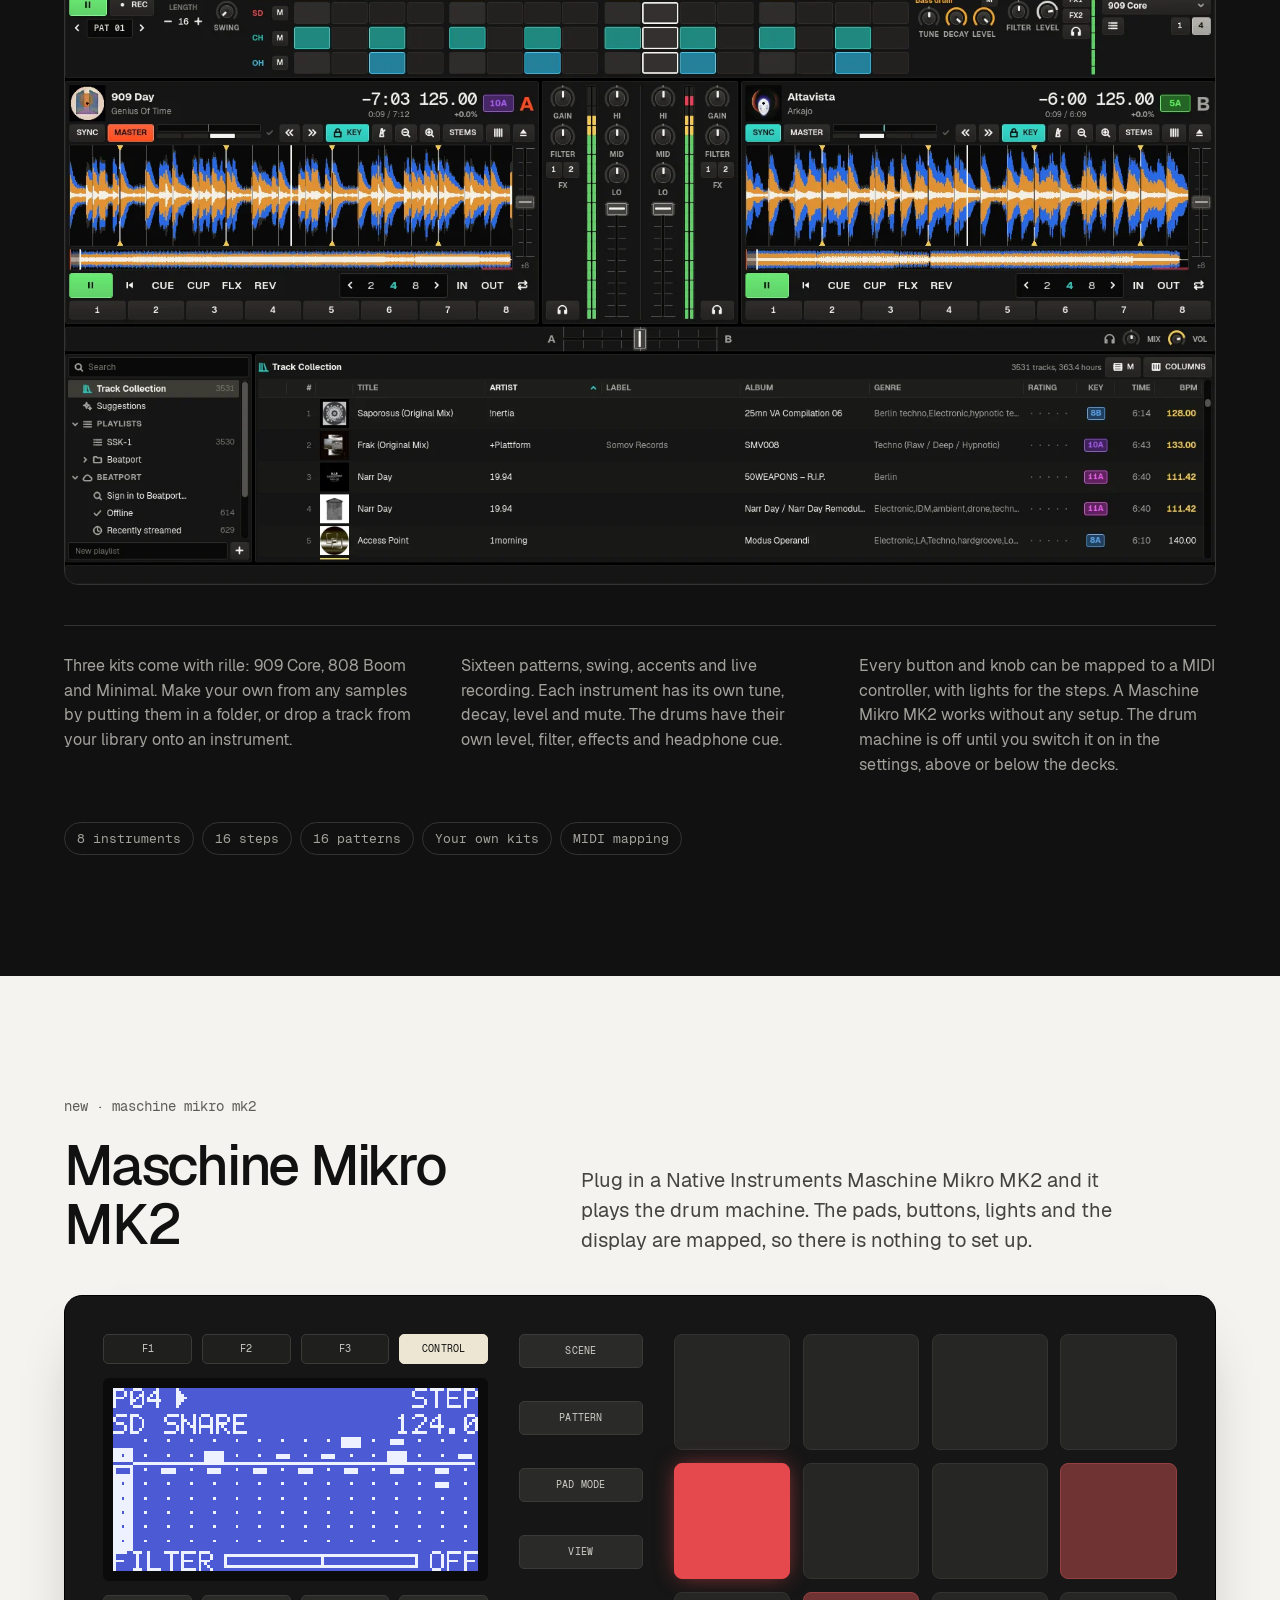
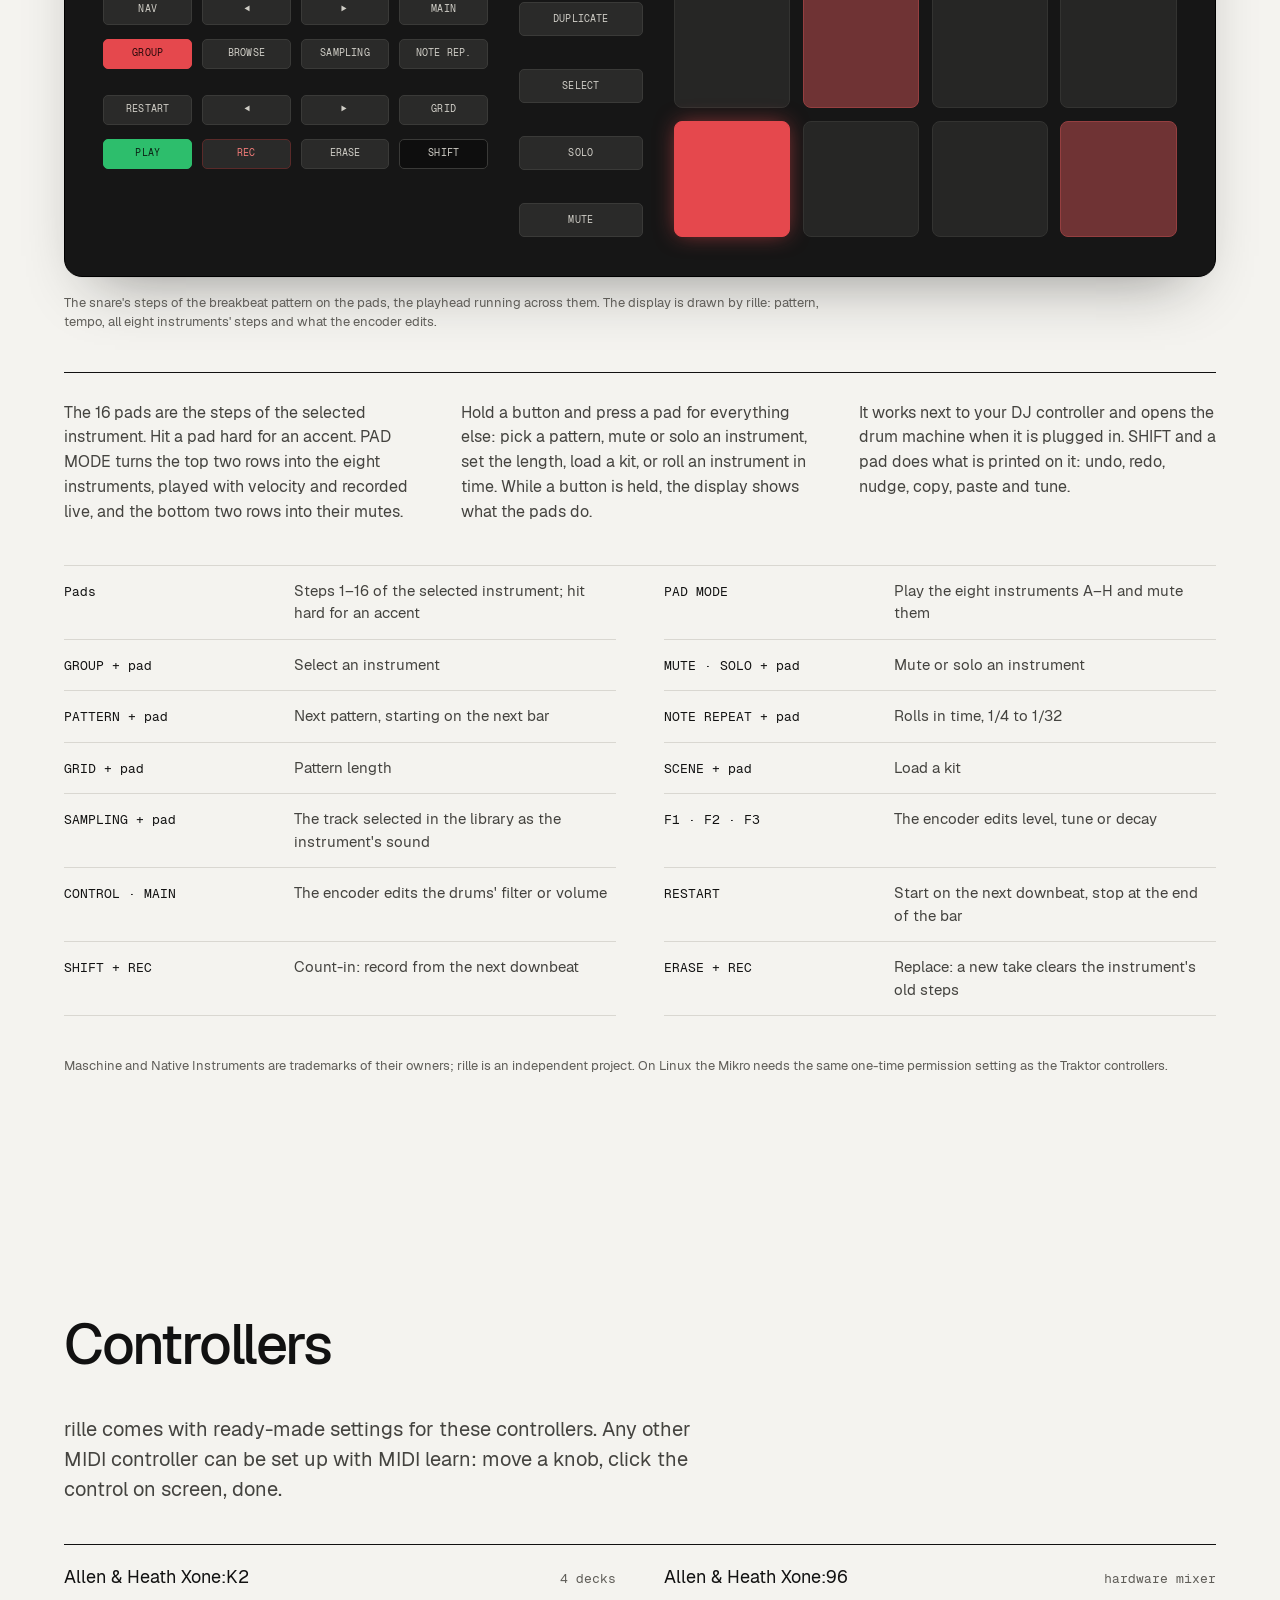
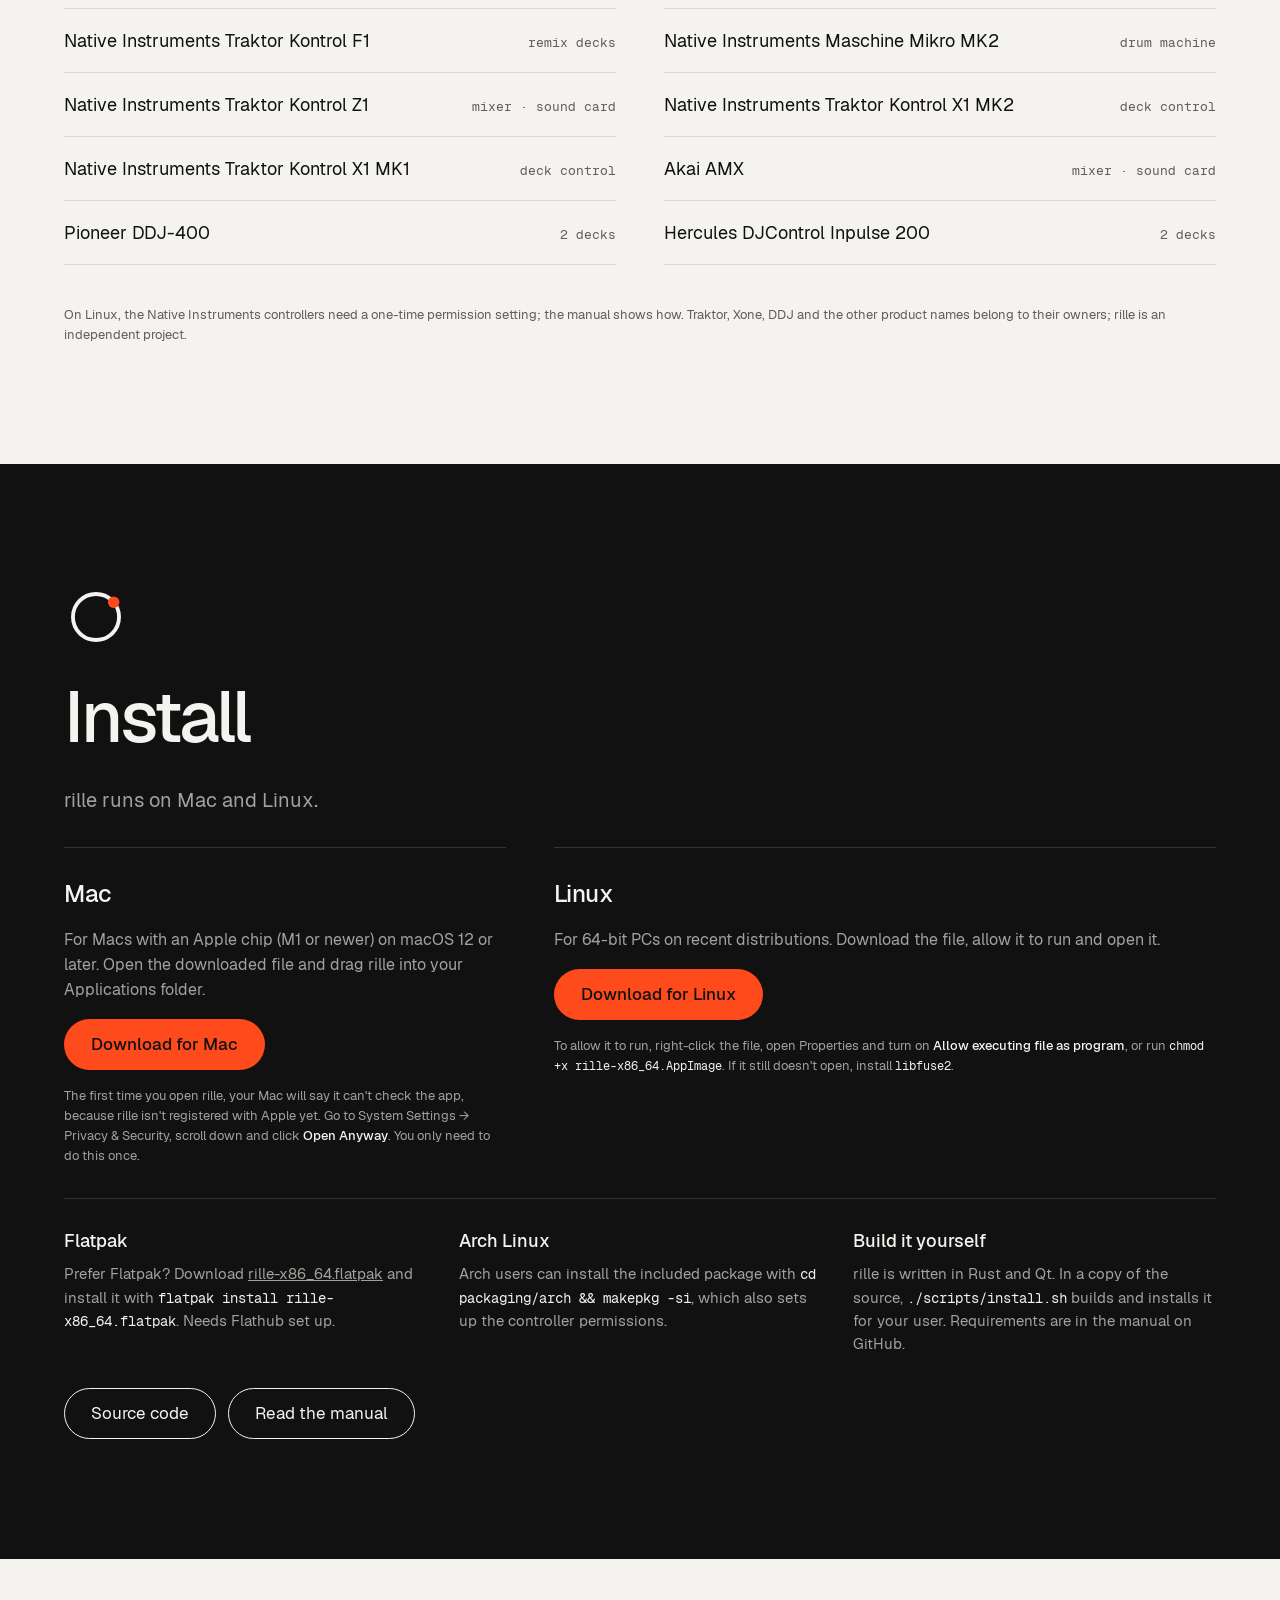
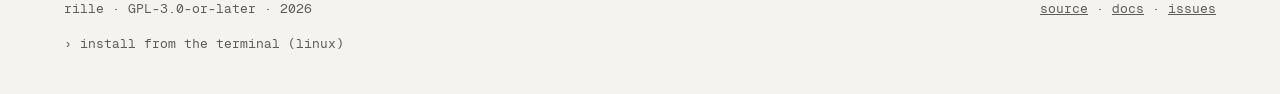
==== commit 13f07ada: "release 0.1.5" ====
--- a/website/index.html
+++ b/website/index.html
@@ -56,7 +56,7 @@
 <main id="main">
 
 <section class="wrap hero">
-  <span class="label">mac &amp; linux · free · v0.1.4</span>
+  <span class="label">mac &amp; linux · free · v0.1.5</span>
   <h1>Open source<br>DJ software</h1>
   <div class="hero-copy">
     <p class="lead">Mix your music on up to four decks. rille finds the beat of every track by itself, so your mixes stay in time. Plug in your controller, or stream from Beatport.</p>
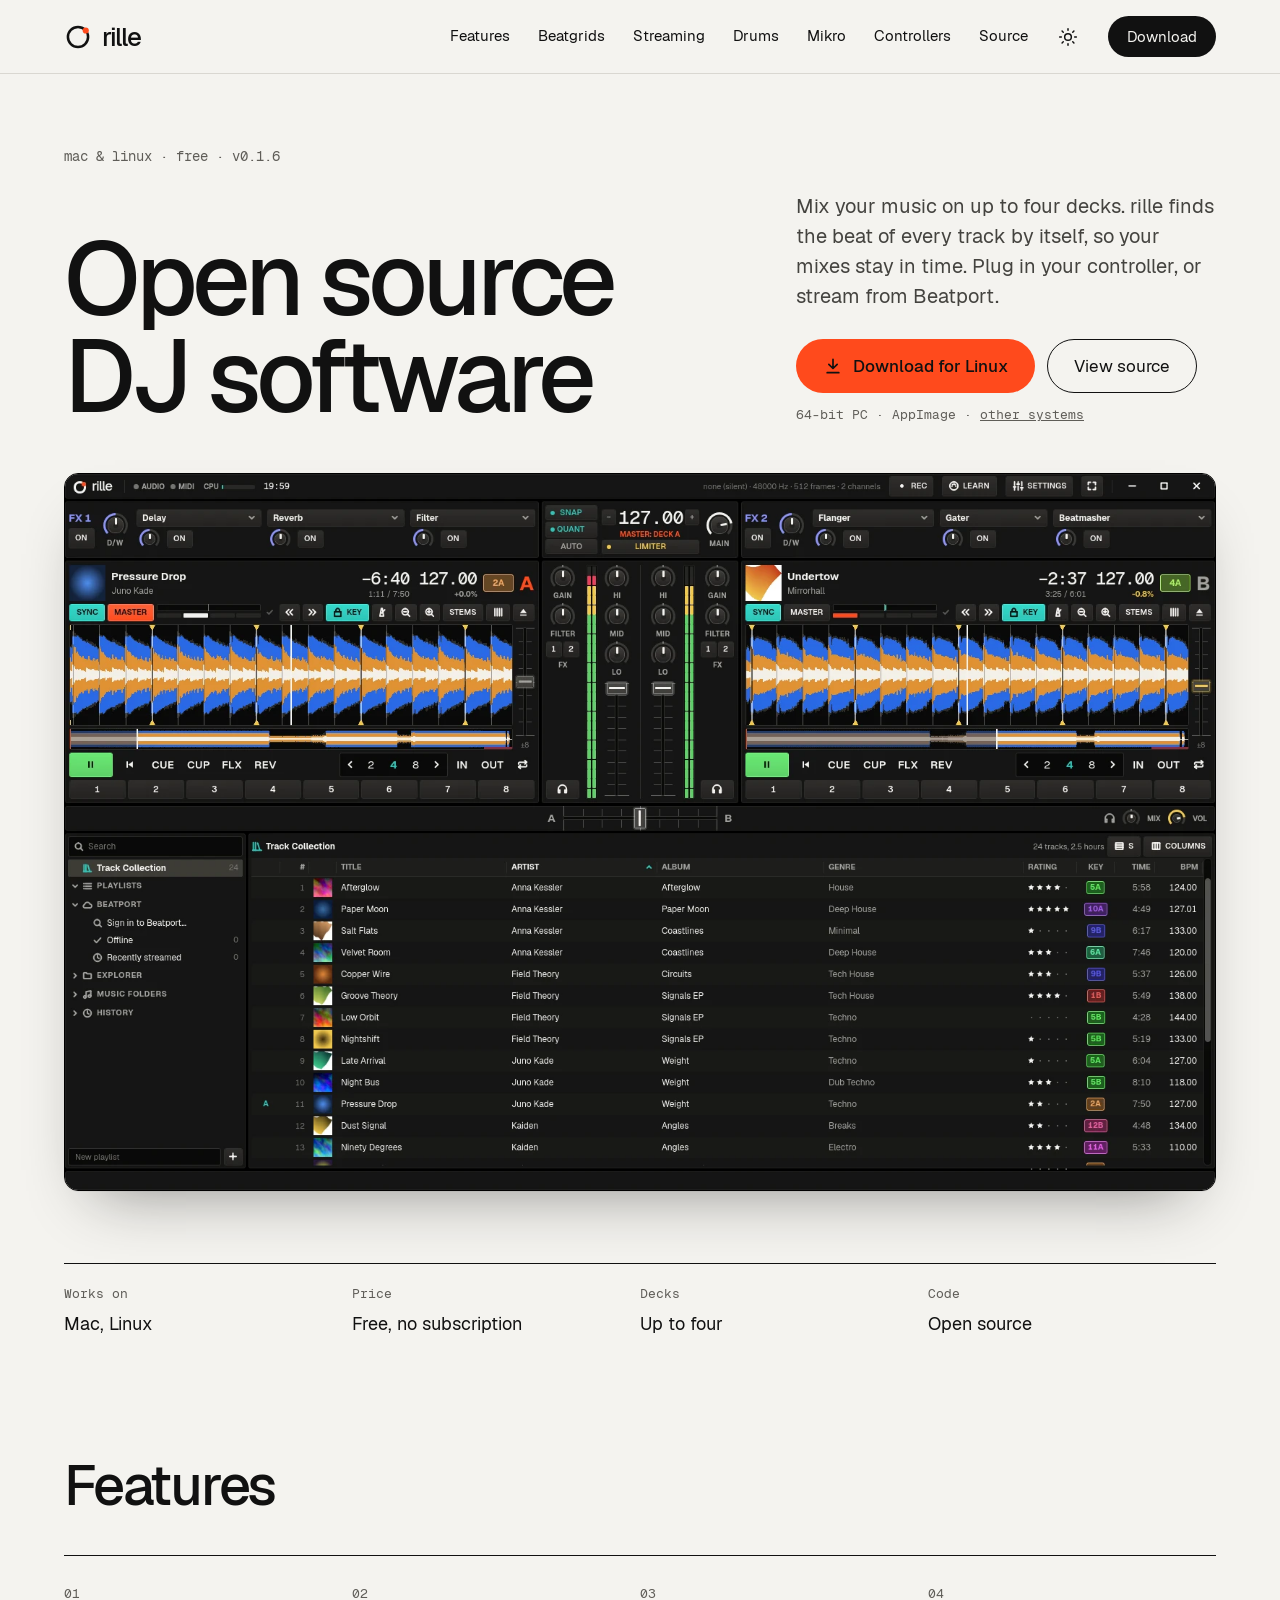
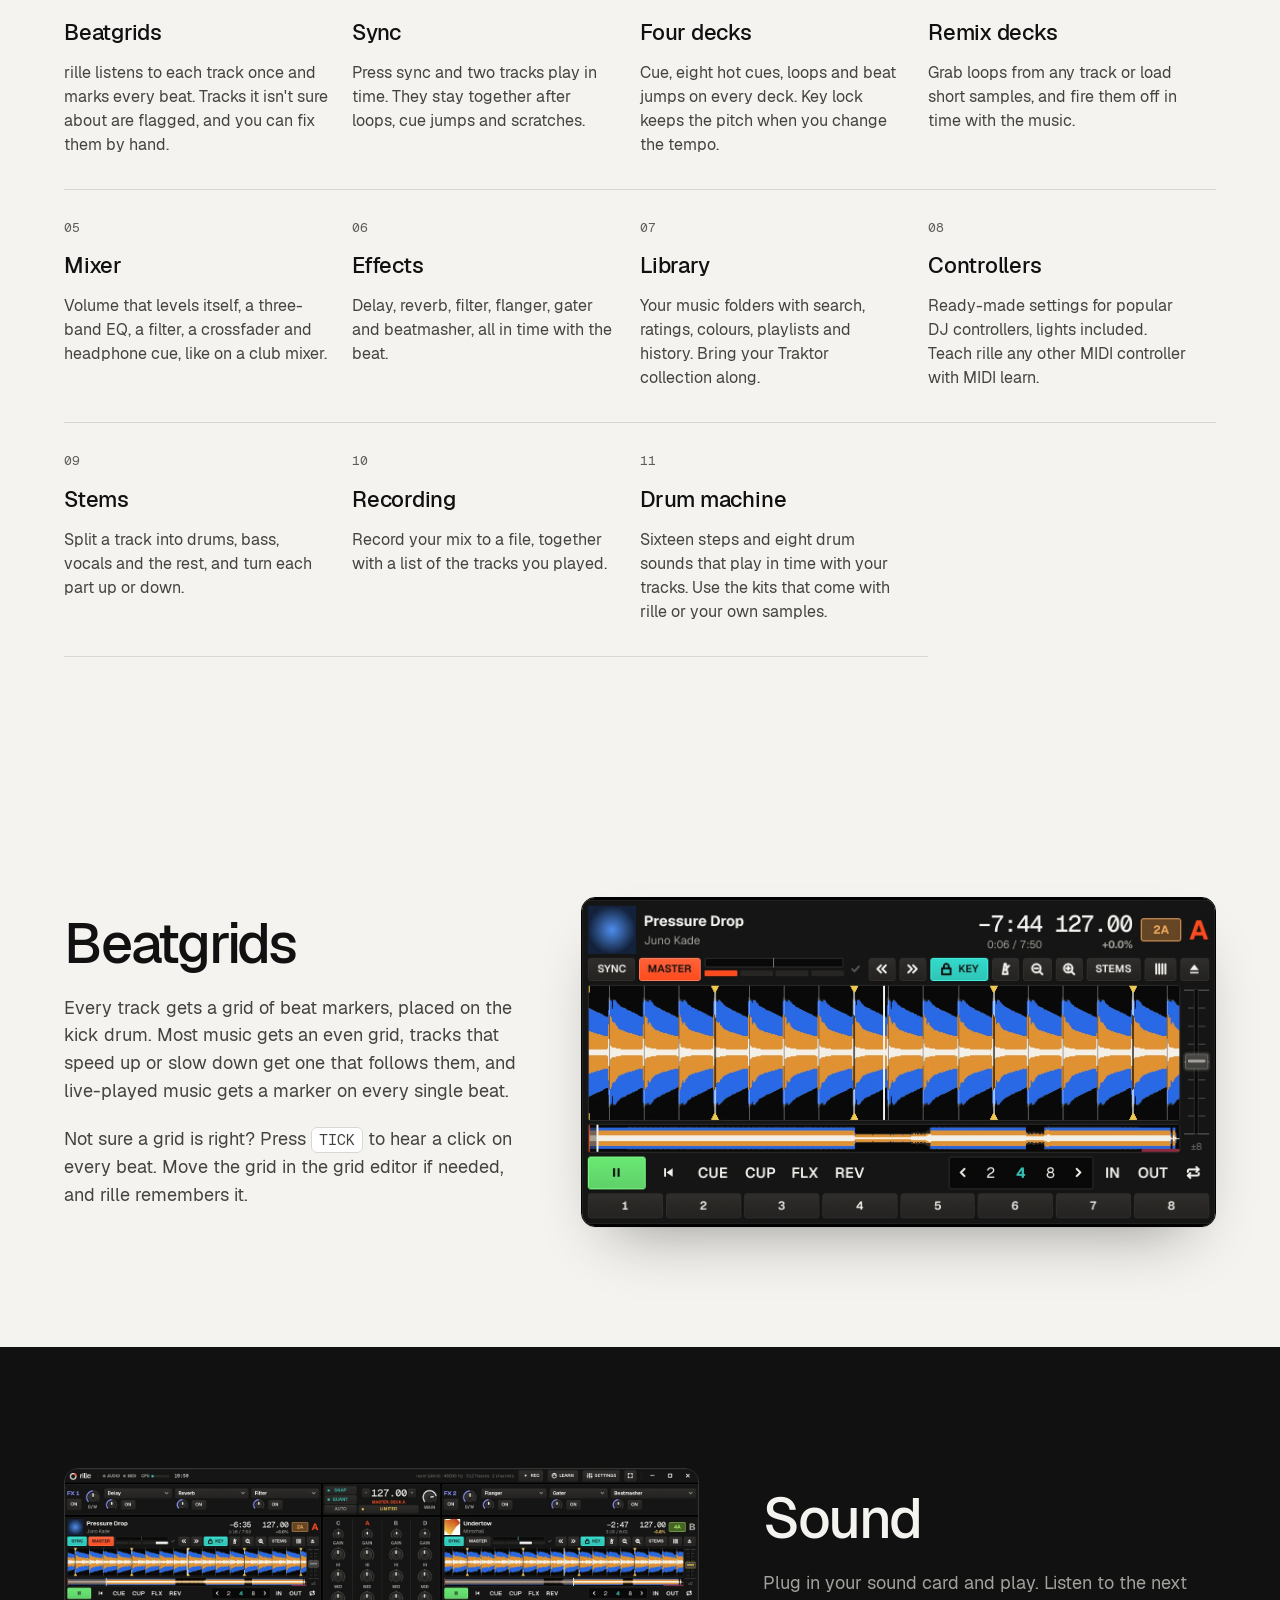
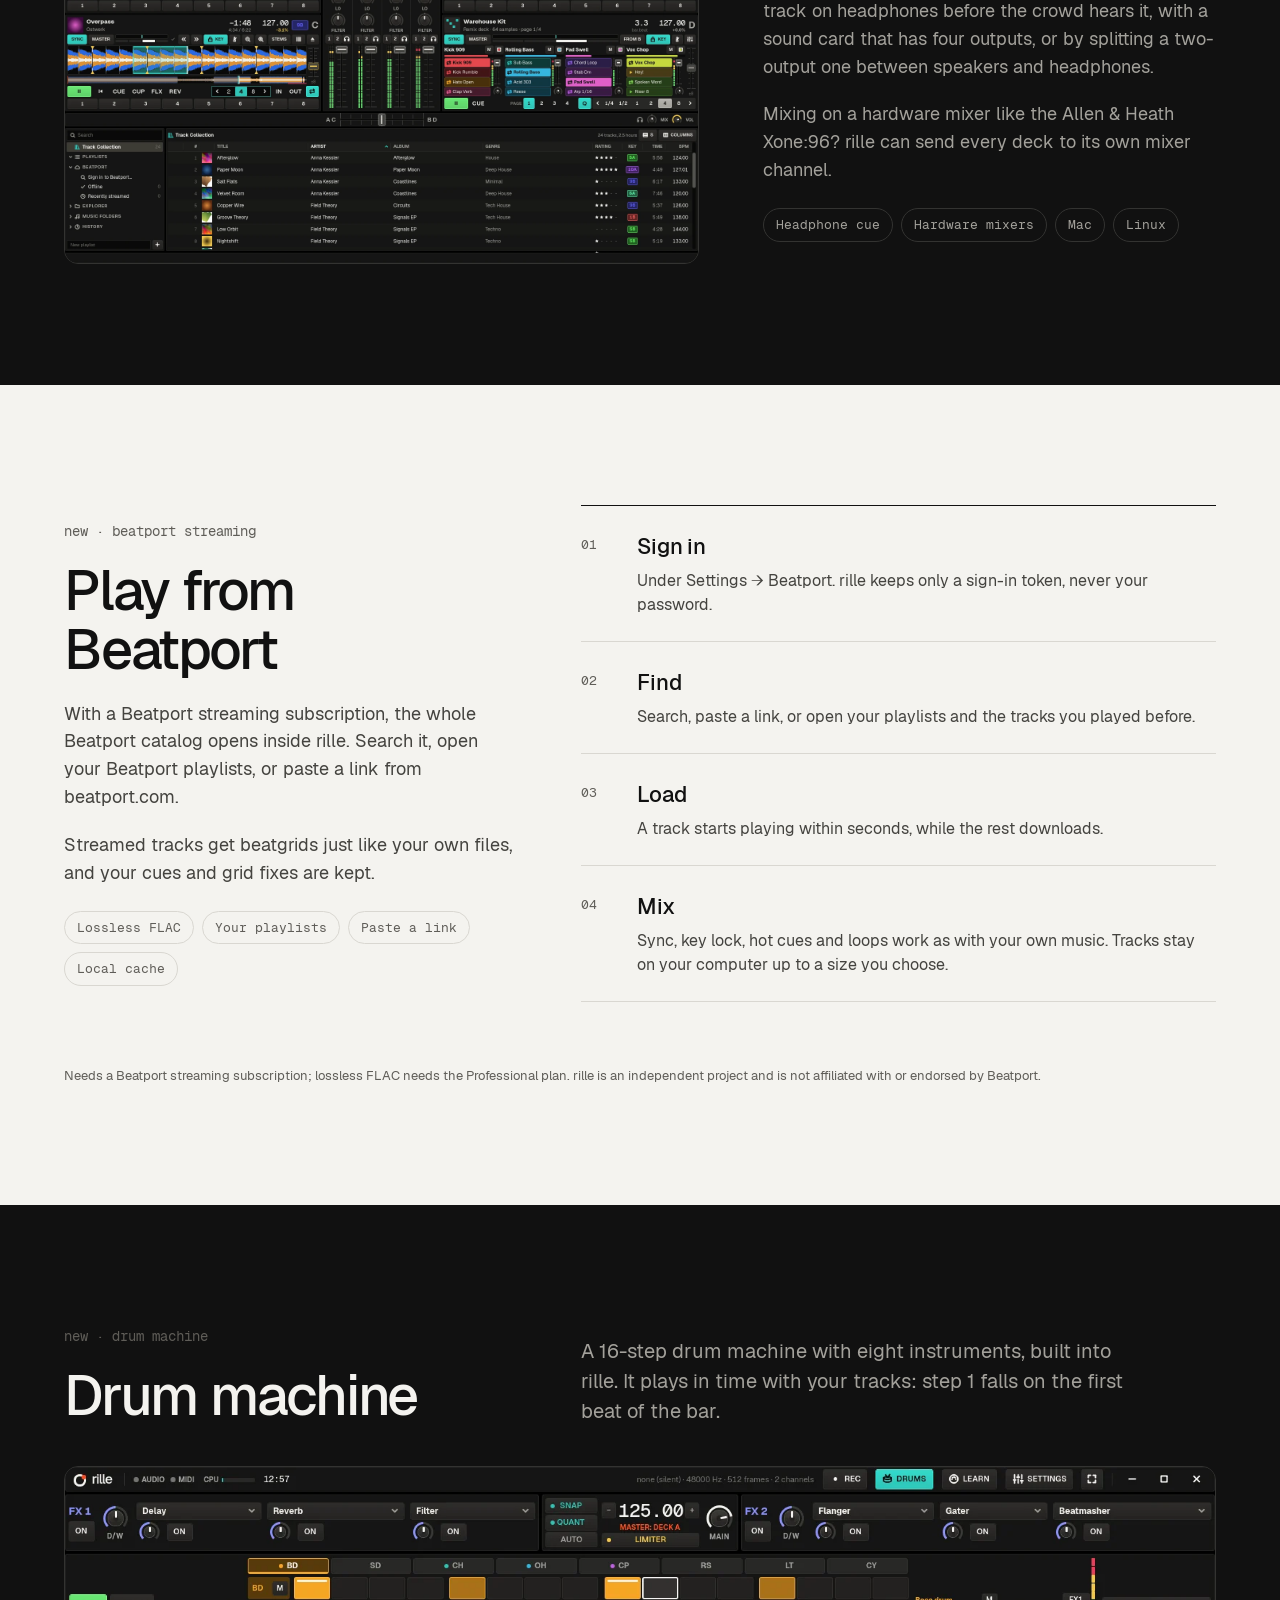
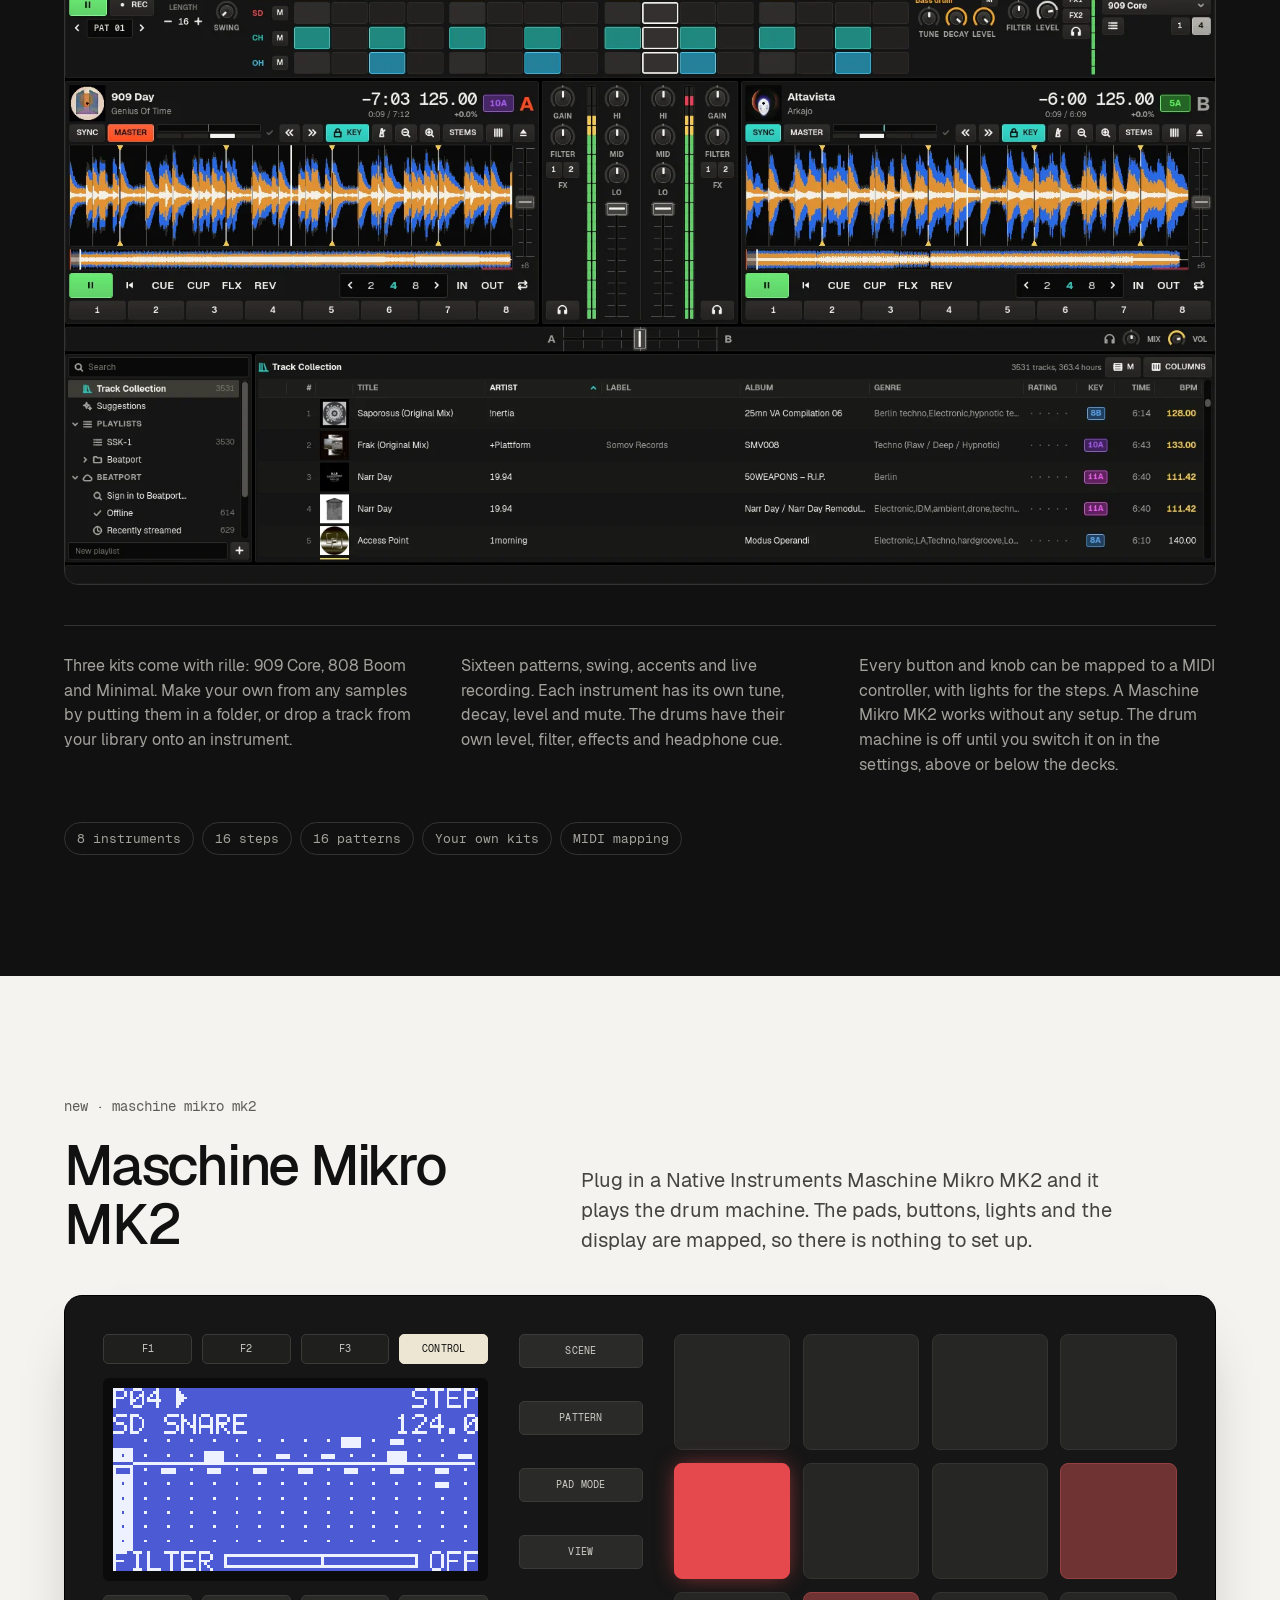
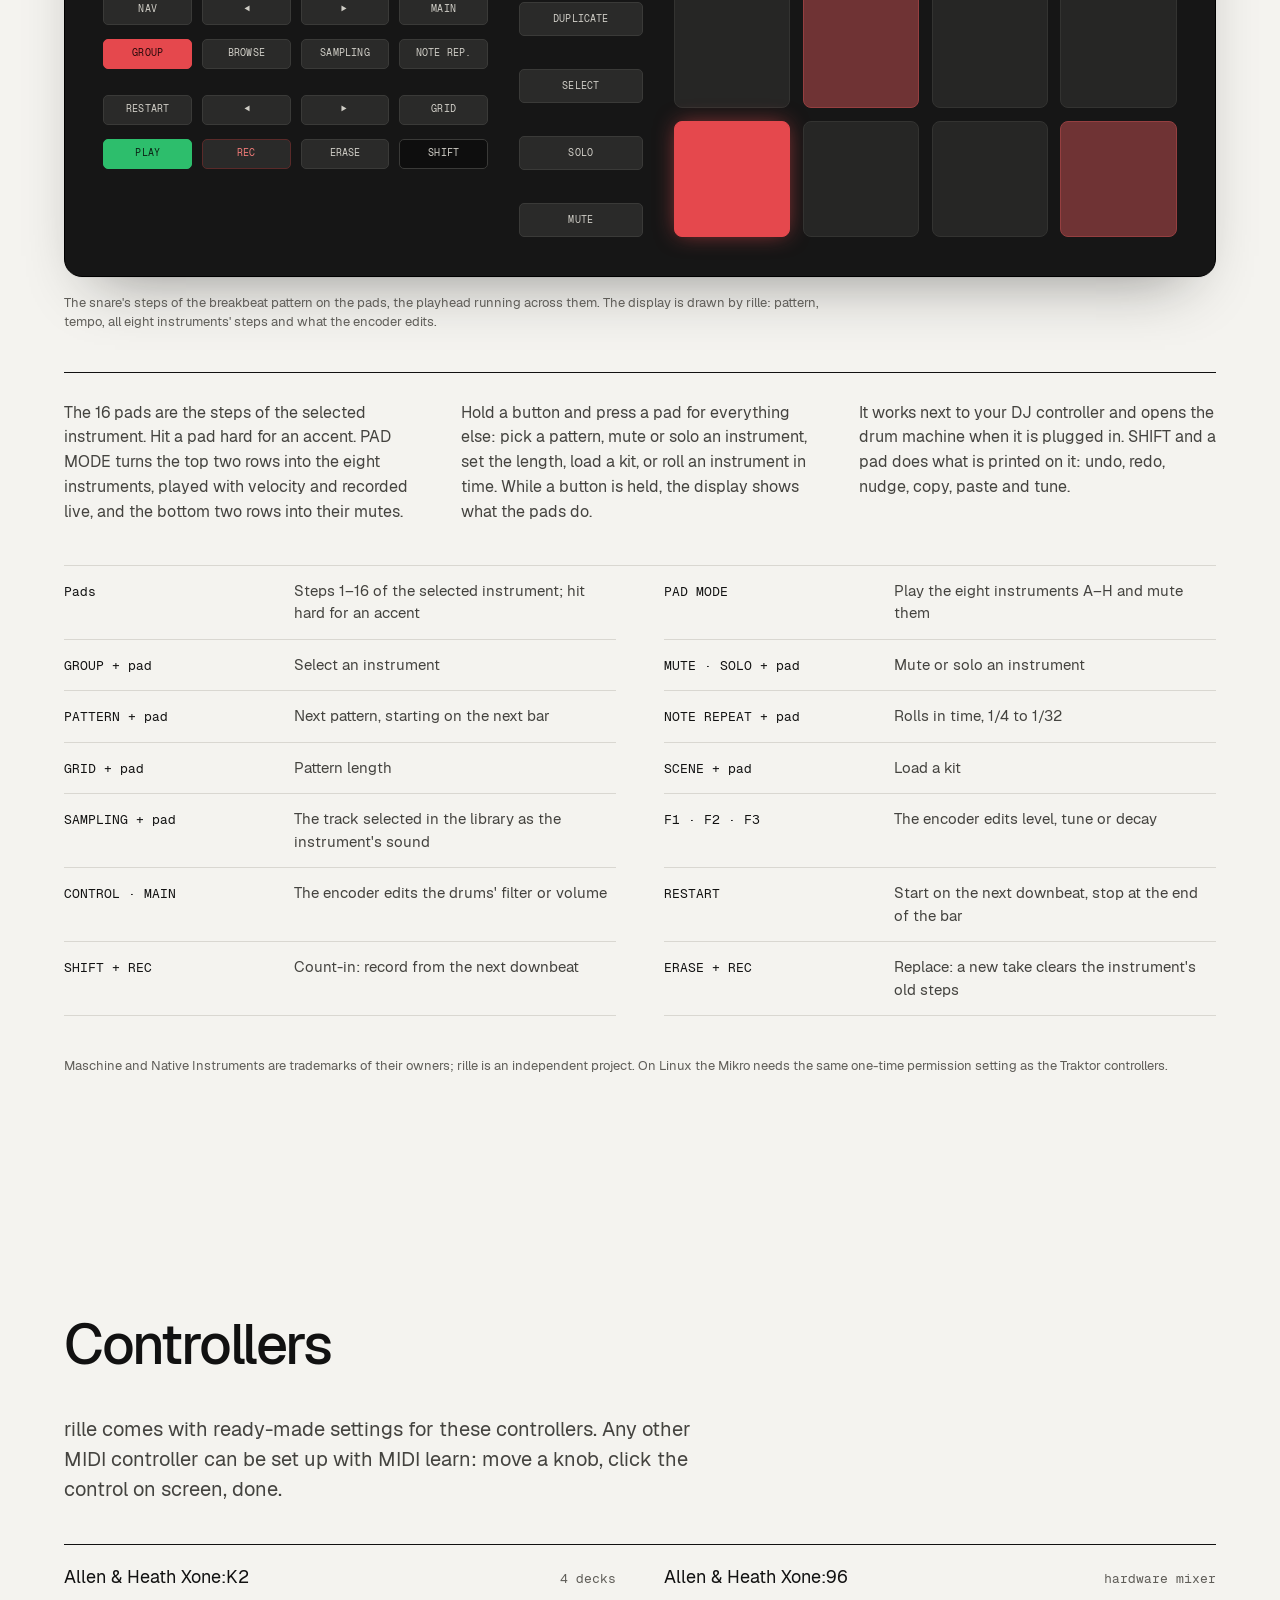
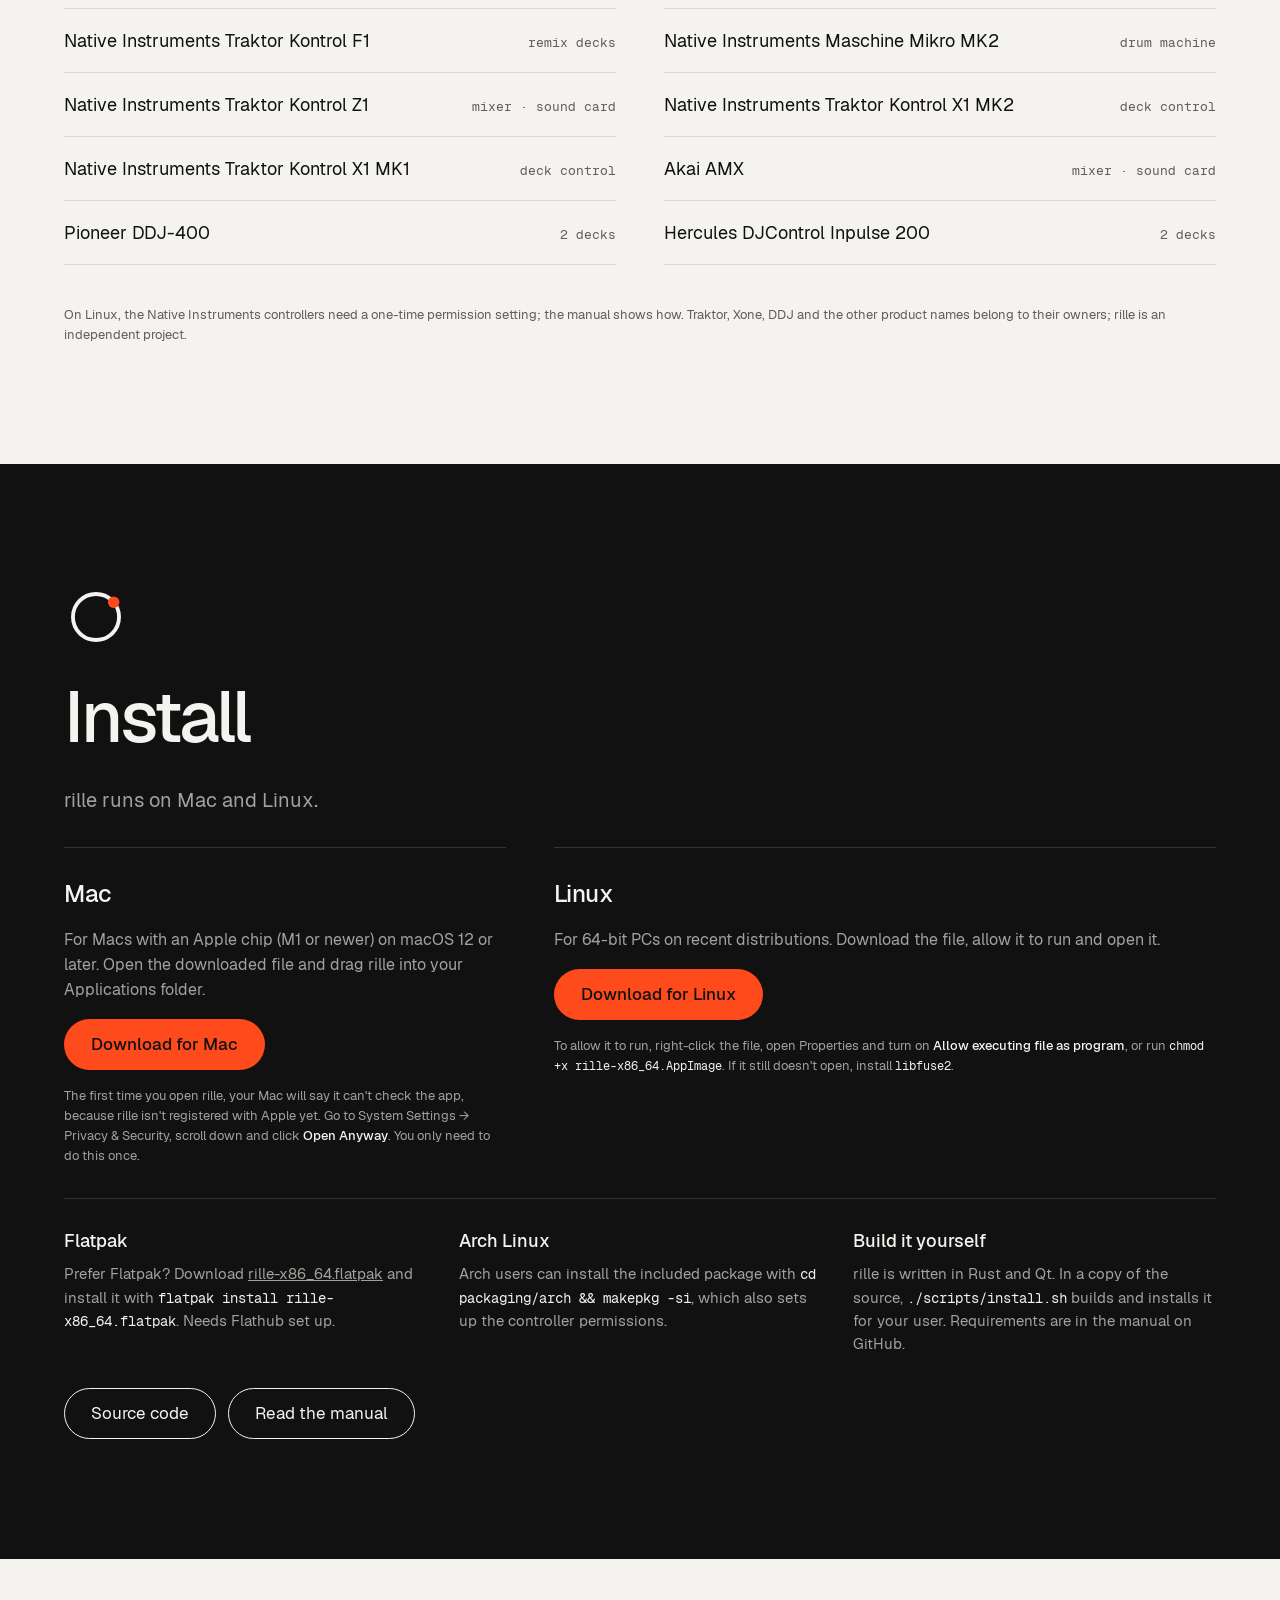
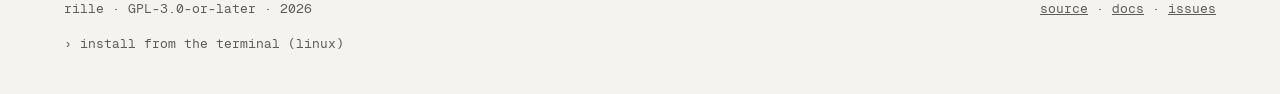
==== commit 25955188: "chore: bump version to 0.1.6 across all relevant files" ====
--- a/website/index.html
+++ b/website/index.html
@@ -56,7 +56,7 @@
 <main id="main">
 
 <section class="wrap hero">
-  <span class="label">mac &amp; linux · free · v0.1.5</span>
+  <span class="label">mac &amp; linux · free · v0.1.6</span>
   <h1>Open source<br>DJ software</h1>
   <div class="hero-copy">
     <p class="lead">Mix your music on up to four decks. rille finds the beat of every track by itself, so your mixes stay in time. Plug in your controller, or stream from Beatport.</p>
